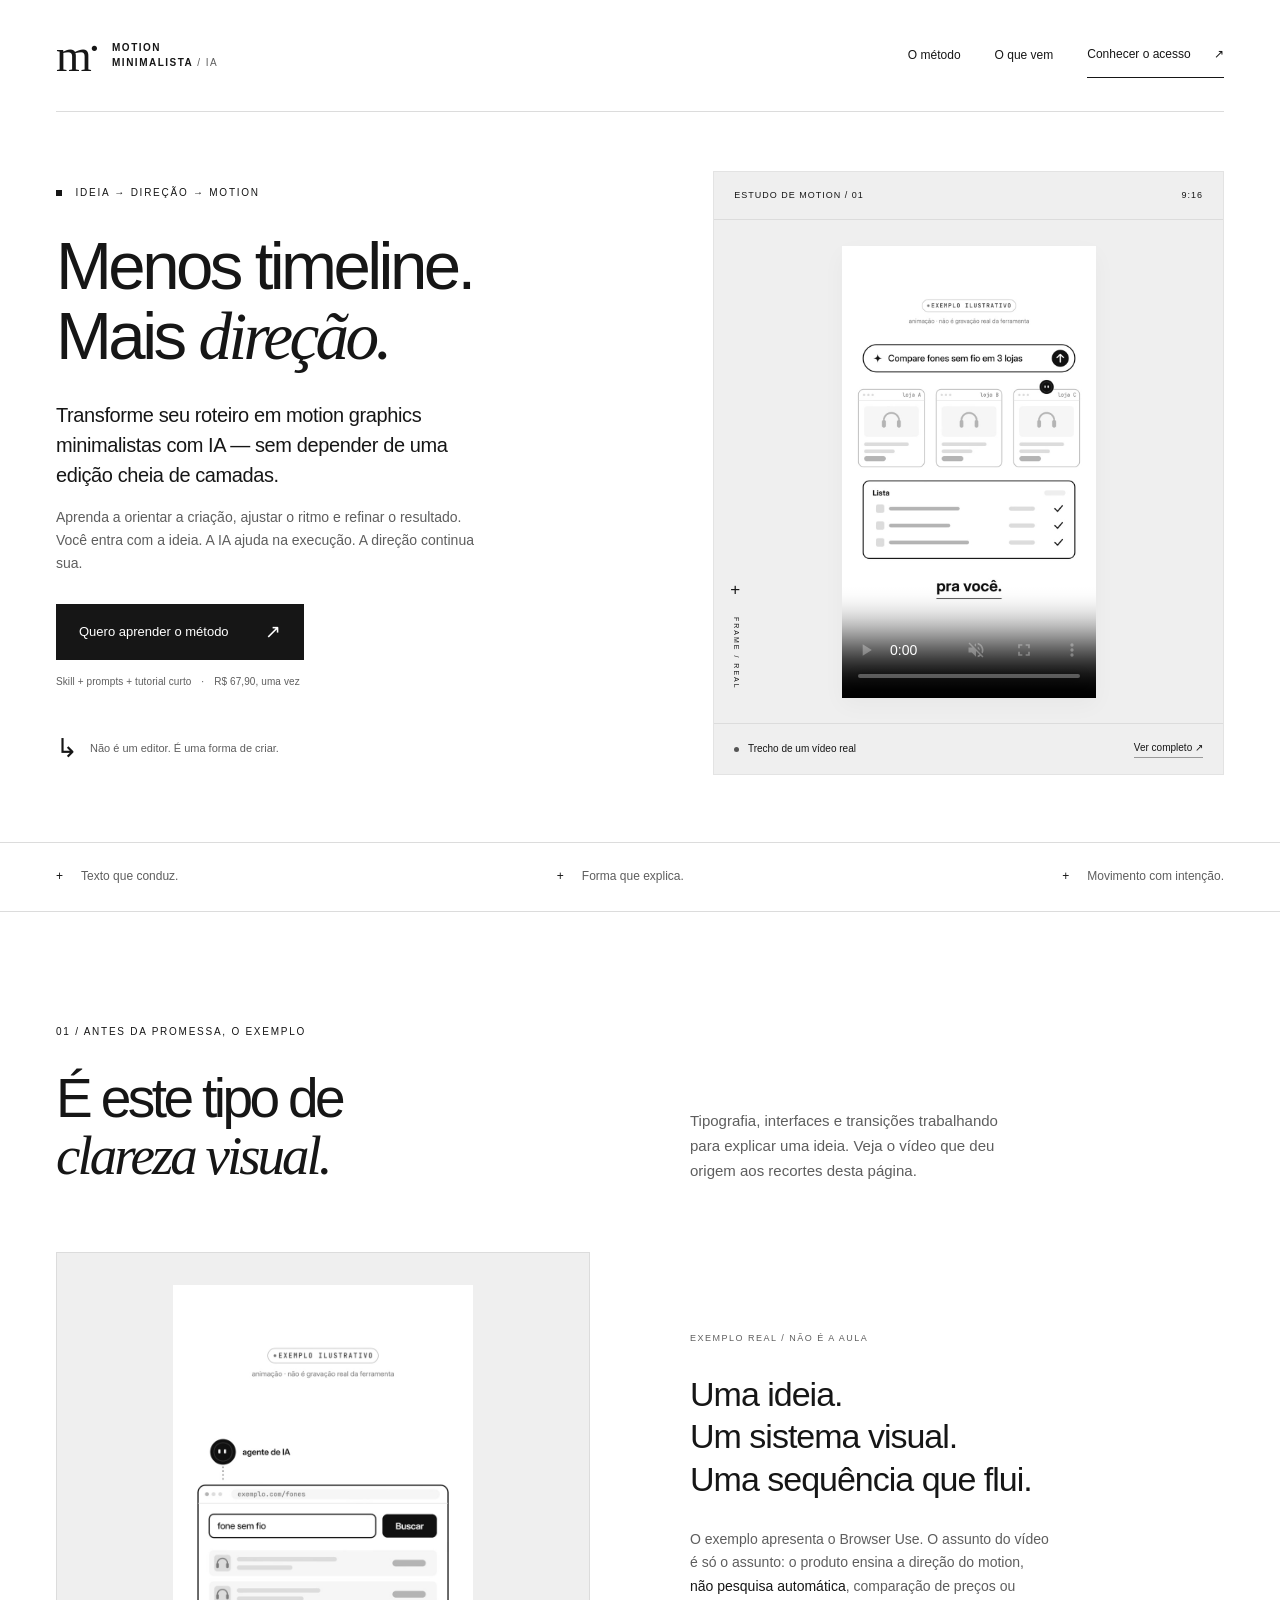
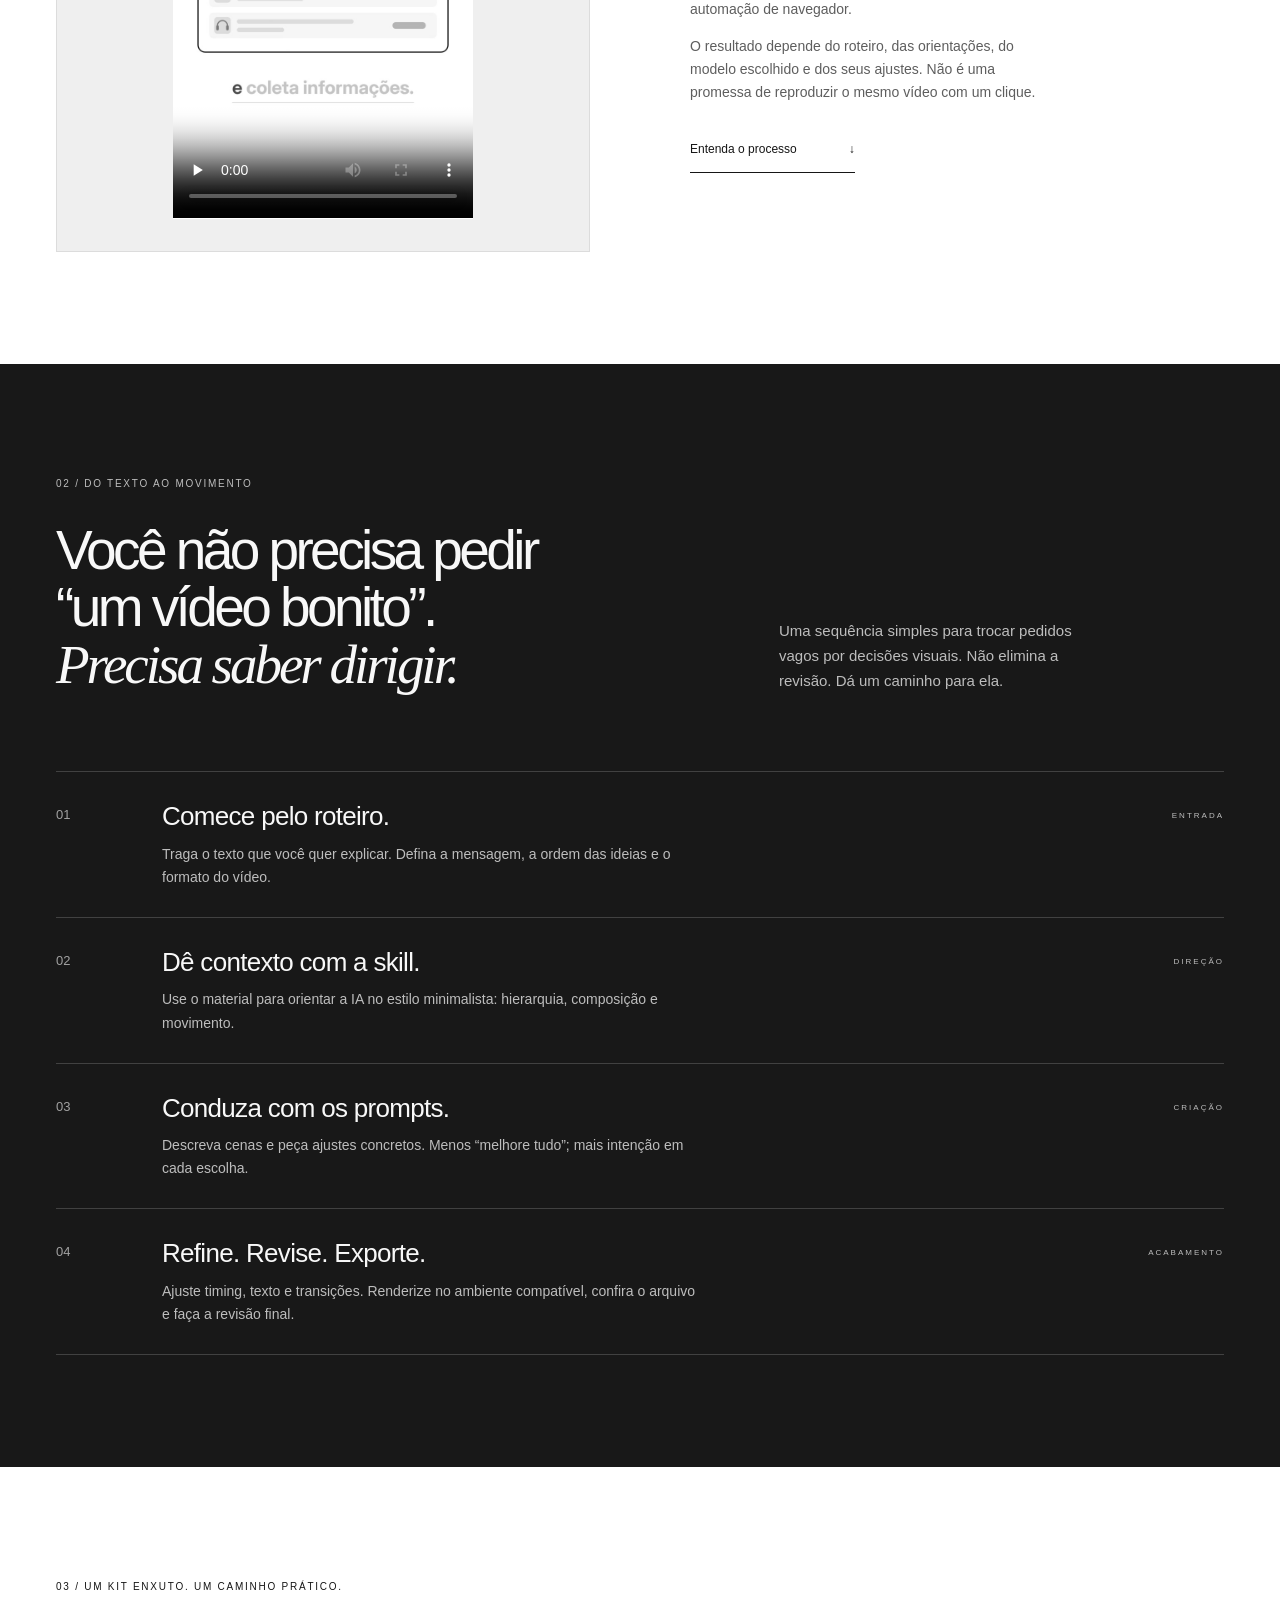
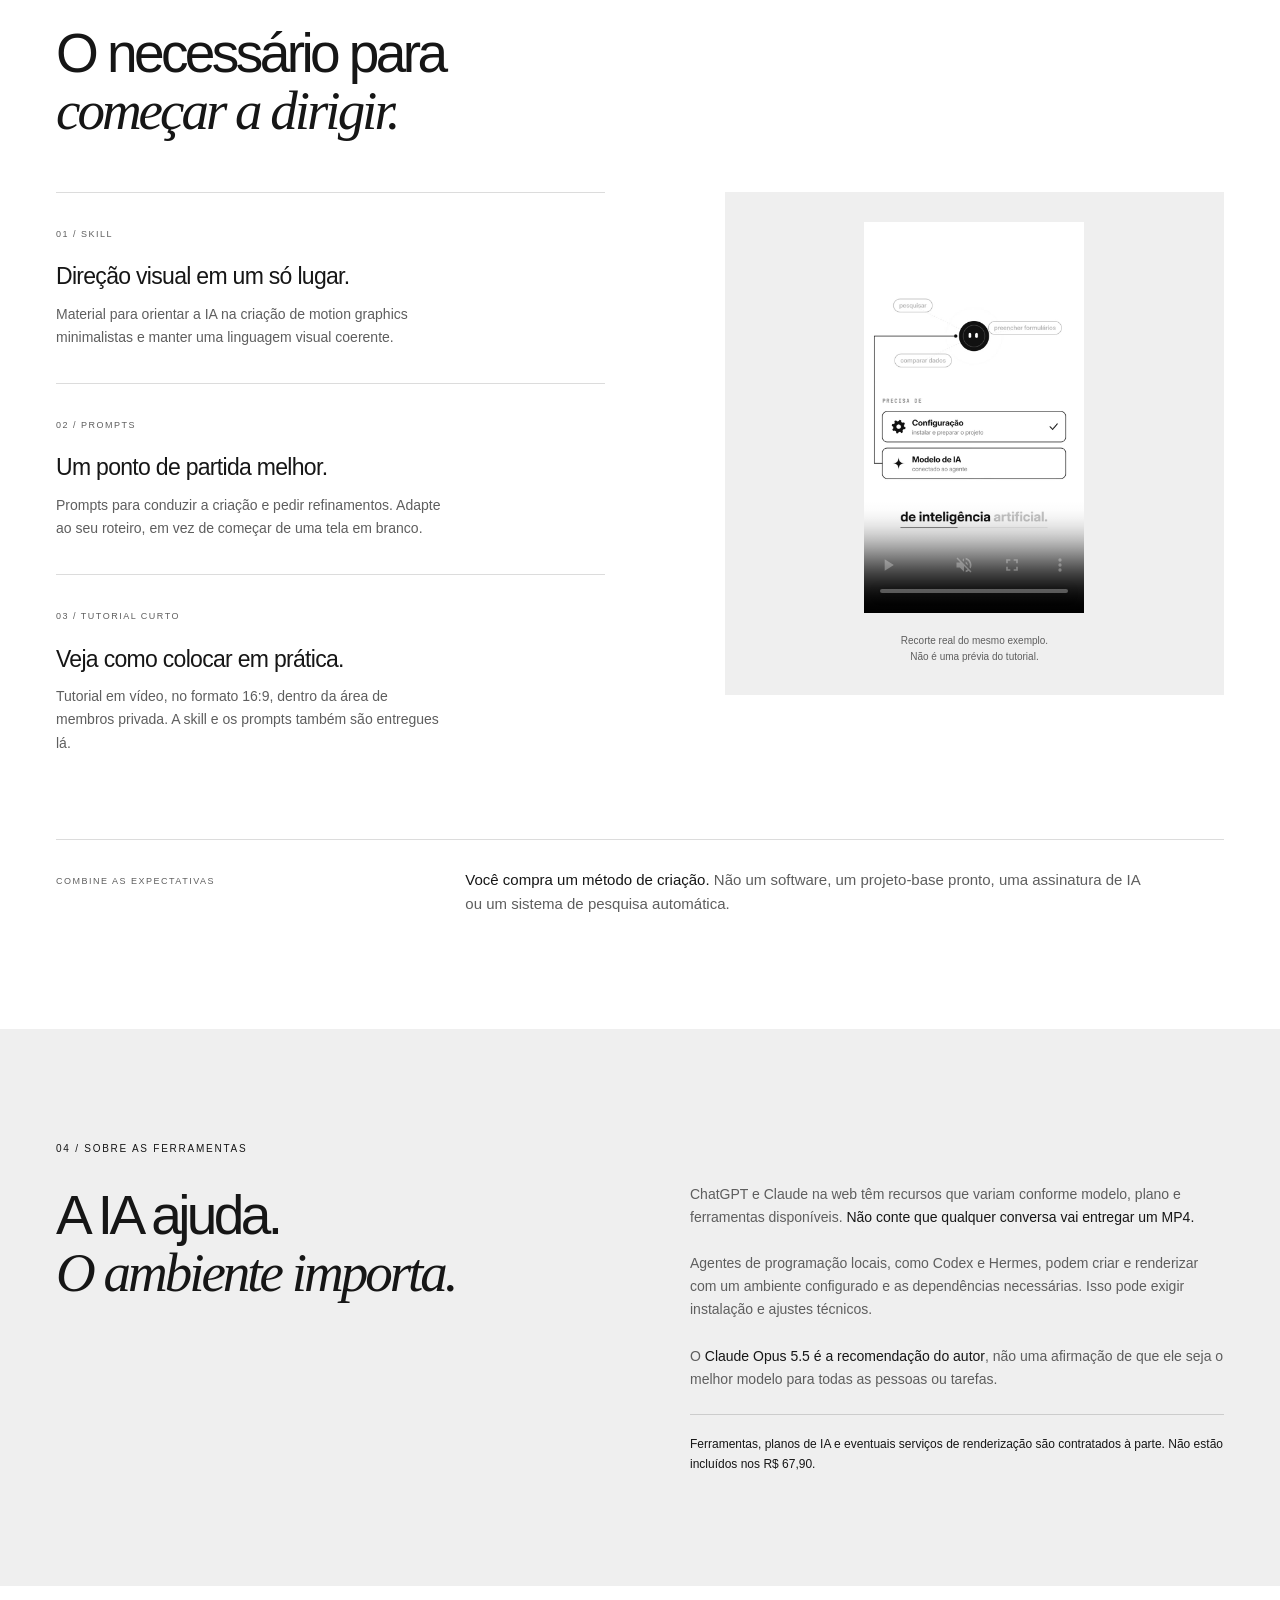
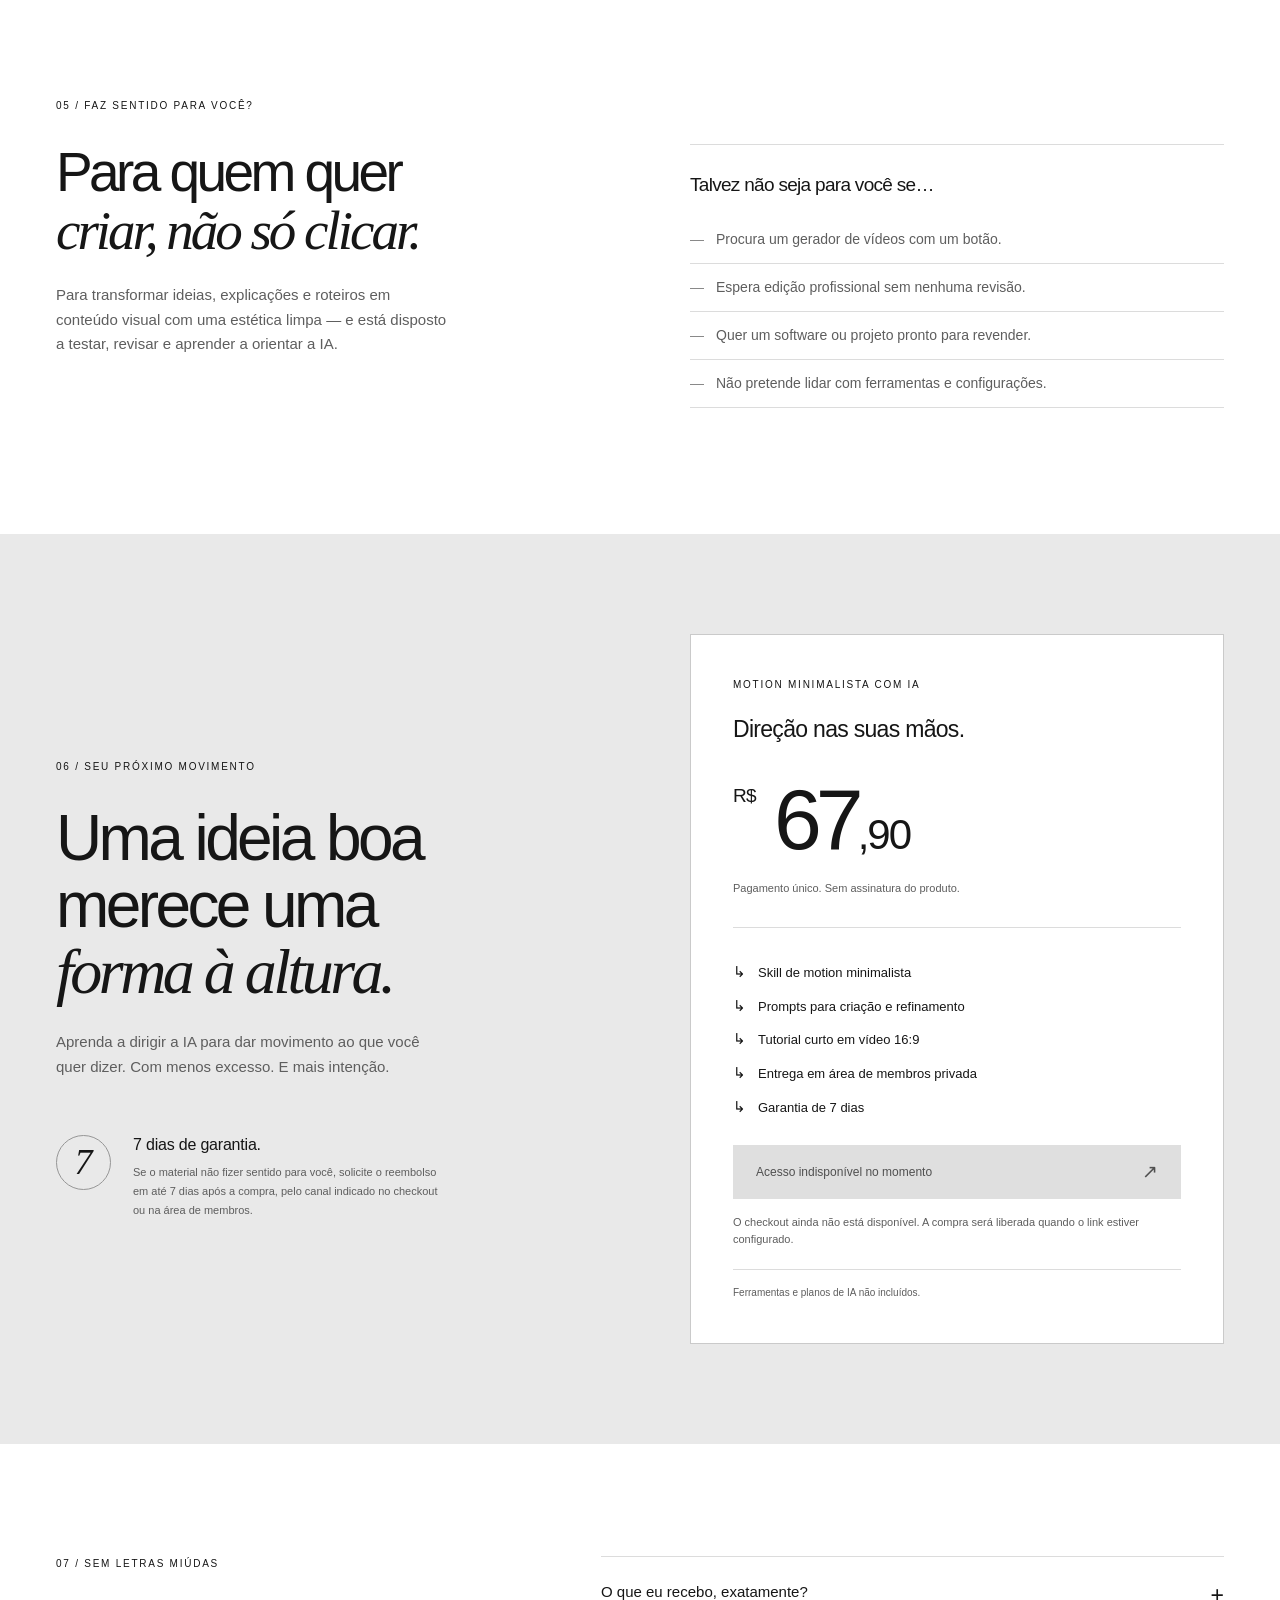
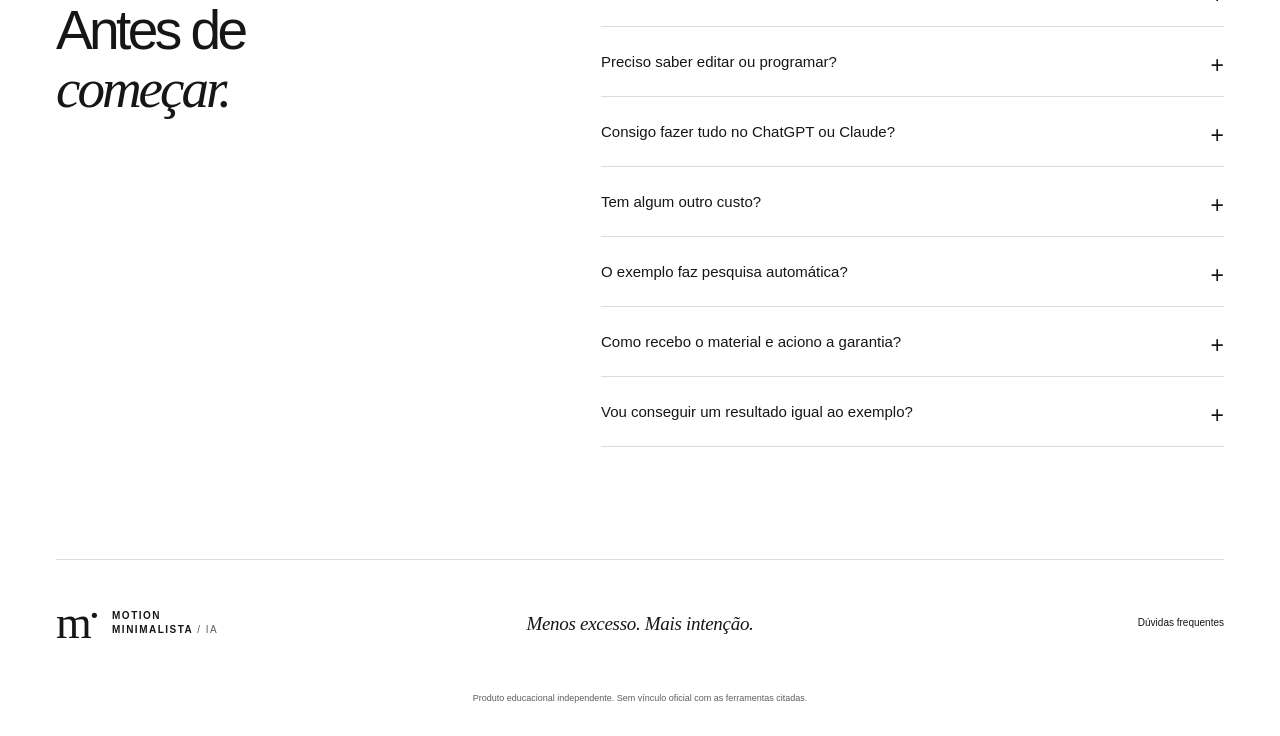
==== site/index.html @ 8a263c4e "feat: minimalist sales page with real motion examples" ====
<!doctype html>
<html lang="pt-BR">
<head>
<meta charset="UTF-8"><meta name="viewport" content="width=device-width,initial-scale=1">
<meta name="theme-color" content="#ffffff">
<link rel="canonical" href="https://motionia.pages.dev/">
<meta property="og:type" content="website">
<meta property="og:title" content="Motion Minimalista com IA">
<meta property="og:description" content="Skill, prompts e aula curta para dirigir a criação de motion minimalista com IA. R$ 67,90, pagamento único.">
<meta property="og:url" content="https://motionia.pages.dev/">
<title>Motion Minimalista com IA — menos timeline, mais direção.</title>
<meta name="description" content="Aprenda a dirigir a IA para criar motion graphics minimalistas. Skill, prompts e tutorial curto por R$ 67,90, pagamento único. Garantia de 7 dias.">
<link rel="icon" href="assets/favicon.svg" type="image/svg+xml">
<link rel="stylesheet" href="styles.css">
<script src="config.js" defer></script><script src="app.js" defer></script>
</head>
<body>
<a class="skip-link" href="#conteudo">Pular para o conteúdo</a>
<header class="header wrap">
<a class="brand" href="#inicio" aria-label="Motion Minimalista com IA — início"><span class="brand-symbol" aria-hidden="true">m<span>·</span></span><span>MOTION<br>MINIMALISTA <span class="brand-light">/ IA</span></span></a>
<nav aria-label="Navegação principal"><a href="#metodo">O método</a><a href="#incluido">O que vem</a><a class="nav-offer" href="#oferta">Conhecer o acesso <span aria-hidden="true">↗</span></a></nav>
</header>
<main id="conteudo">
<section class="hero wrap" id="inicio">
<div class="hero-copy"><p class="eyebrow"><span class="tiny-square"></span> IDEIA → DIREÇÃO → MOTION</p>
<h1>Menos timeline.<br>Mais <span class="serif">direção.</span></h1>
<p class="lead">Transforme seu roteiro em motion graphics minimalistas com IA — sem depender de uma edição cheia de camadas.</p>
<p class="hero-desc">Aprenda a orientar a criação, ajustar o ritmo e refinar o resultado. Você entra com a ideia. A IA ajuda na execução. A direção continua sua.</p>
<a class="button" href="#oferta">Quero aprender o método <span aria-hidden="true">↗</span></a>
<p class="micro">Skill + prompts + tutorial curto <span>·</span> R$ 67,90, uma vez</p>
<div class="hero-footnote"><span aria-hidden="true">↳</span> Não é um editor. É uma forma de criar.</div>
</div>
<div class="hero-stage"><div class="stage-top"><span>ESTUDO DE MOTION / 01</span><span>9:16</span></div><div class="video-mat"><video class="loop-video" muted loop playsinline controls preload="metadata" poster="assets/hero.jpg" aria-label="Trecho real de motion minimalista: comparação visual de produtos"><source src="assets/hero.mp4" type="video/mp4"></video><div class="stage-coordinate" aria-hidden="true">+<br><span>FRAME / REAL</span></div></div><div class="stage-bottom"><span><i></i> Trecho de um vídeo real</span><a href="#demonstracao">Ver completo <span aria-hidden="true">↗</span></a></div></div>
</section>
<div class="principles"><div class="wrap"><span>Texto que conduz.</span><span>Forma que explica.</span><span>Movimento com intenção.</span></div></div>
<section class="section wrap demo" id="demonstracao">
<div class="section-heading"><p class="eyebrow">01 / ANTES DA PROMESSA, O EXEMPLO</p><h2>É este tipo de<br><span class="serif">clareza visual.</span></h2><p>Tipografia, interfaces e transições trabalhando para explicar uma ideia. Veja o vídeo que deu origem aos recortes desta página.</p></div>
<div class="demo-layout"><div class="full-video-frame"><video controls playsinline preload="none" poster="assets/detalhe.jpg" aria-label="Vídeo completo de exemplo de motion graphics sobre Browser Use"><source src="assets/exemplo.mp4" type="video/mp4">Seu navegador não reproduz este vídeo. <a href="assets/exemplo.mp4">Abrir o vídeo MP4</a>.</video></div><div class="demo-note"><span class="line-tag">EXEMPLO REAL / NÃO É A AULA</span><h3>Uma ideia.<br>Um sistema visual.<br>Uma sequência que flui.</h3><p>O exemplo apresenta o Browser Use. O assunto do vídeo é só o assunto: o produto ensina a direção do motion, <strong>não pesquisa automática</strong>, comparação de preços ou automação de navegador.</p><p>O resultado depende do roteiro, das orientações, do modelo escolhido e dos seus ajustes. Não é uma promessa de reproduzir o mesmo vídeo com um clique.</p><a class="text-link" href="#metodo">Entenda o processo <span aria-hidden="true">↓</span></a></div></div>
</section>
<section class="method-section" id="metodo"><div class="wrap section"><div class="section-heading method-heading"><p class="eyebrow">02 / DO TEXTO AO MOVIMENTO</p><h2>Você não precisa pedir<br>“um vídeo bonito”.<br><span class="serif">Precisa saber dirigir.</span></h2><p>Uma sequência simples para trocar pedidos vagos por decisões visuais. Não elimina a revisão. Dá um caminho para ela.</p></div><ol class="steps"><li><span class="step-number">01</span><div><h3>Comece pelo roteiro.</h3><p>Traga o texto que você quer explicar. Defina a mensagem, a ordem das ideias e o formato do vídeo.</p></div><span class="step-label">ENTRADA</span></li><li><span class="step-number">02</span><div><h3>Dê contexto com a skill.</h3><p>Use o material para orientar a IA no estilo minimalista: hierarquia, composição e movimento.</p></div><span class="step-label">DIREÇÃO</span></li><li><span class="step-number">03</span><div><h3>Conduza com os prompts.</h3><p>Descreva cenas e peça ajustes concretos. Menos “melhore tudo”; mais intenção em cada escolha.</p></div><span class="step-label">CRIAÇÃO</span></li><li><span class="step-number">04</span><div><h3>Refine. Revise. Exporte.</h3><p>Ajuste timing, texto e transições. Renderize no ambiente compatível, confira o arquivo e faça a revisão final.</p></div><span class="step-label">ACABAMENTO</span></li></ol></div></section>
<section class="section wrap details" id="incluido"><div class="section-heading"><p class="eyebrow">03 / UM KIT ENXUTO. UM CAMINHO PRÁTICO.</p><h2>O necessário para<br><span class="serif">começar a dirigir.</span></h2></div><div class="included-layout"><div class="included-list"><article><span>01 / SKILL</span><h3>Direção visual em um só lugar.</h3><p>Material para orientar a IA na criação de motion graphics minimalistas e manter uma linguagem visual coerente.</p></article><article><span>02 / PROMPTS</span><h3>Um ponto de partida melhor.</h3><p>Prompts para conduzir a criação e pedir refinamentos. Adapte ao seu roteiro, em vez de começar de uma tela em branco.</p></article><article><span>03 / TUTORIAL CURTO</span><h3>Veja como colocar em prática.</h3><p>Tutorial em vídeo, no formato 16:9, dentro da área de membros privada. A skill e os prompts também são entregues lá.</p></article></div><aside class="detail-aside"><div class="detail-film"><video class="loop-video" muted loop playsinline controls preload="metadata" poster="assets/ritmo.jpg" aria-label="Outro trecho real: organização de elementos e transições"><source src="assets/ritmo.mp4" type="video/mp4"></video></div><p>Recorte real do mesmo exemplo.<br>Não é uma prévia do tutorial.</p></aside></div><div class="not-included"><span class="line-tag">COMBINE AS EXPECTATIVAS</span><p><strong>Você compra um método de criação.</strong> Não um software, um projeto-base pronto, uma assinatura de IA ou um sistema de pesquisa automática.</p></div></section>
<section class="section tools-section"><div class="wrap tools-layout"><div><p class="eyebrow">04 / SOBRE AS FERRAMENTAS</p><h2>A IA ajuda.<br><span class="serif">O ambiente importa.</span></h2></div><div class="tools-copy"><p>ChatGPT e Claude na web têm recursos que variam conforme modelo, plano e ferramentas disponíveis. <strong>Não conte que qualquer conversa vai entregar um MP4.</strong></p><p>Agentes de programação locais, como Codex e Hermes, podem criar e renderizar com um ambiente configurado e as dependências necessárias. Isso pode exigir instalação e ajustes técnicos.</p><p>O <strong>Claude Opus 5.5 é a recomendação do autor</strong>, não uma afirmação de que ele seja o melhor modelo para todas as pessoas ou tarefas.</p><div class="cost-note">Ferramentas, planos de IA e eventuais serviços de renderização são contratados à parte. Não estão incluídos nos R$ 67,90.</div></div></div></section>
<section class="section wrap fit-section"><p class="eyebrow">05 / FAZ SENTIDO PARA VOCÊ?</p><div class="fit-grid"><div><h2>Para quem quer<br><span class="serif">criar, não só clicar.</span></h2><p>Para transformar ideias, explicações e roteiros em conteúdo visual com uma estética limpa — e está disposto a testar, revisar e aprender a orientar a IA.</p></div><div class="fit-no"><h3>Talvez não seja para você se…</h3><ul><li>Procura um gerador de vídeos com um botão.</li><li>Espera edição profissional sem nenhuma revisão.</li><li>Quer um software ou projeto pronto para revender.</li><li>Não pretende lidar com ferramentas e configurações.</li></ul></div></div></section>
<section class="offer-section" id="oferta"><div class="wrap offer-layout"><div class="offer-intro"><p class="eyebrow">06 / SEU PRÓXIMO MOVIMENTO</p><h2>Uma ideia boa<br>merece uma<br><span class="serif">forma à altura.</span></h2><p>Aprenda a dirigir a IA para dar movimento ao que você quer dizer. Com menos excesso. E mais intenção.</p><div class="guarantee"><span class="guarantee-mark" aria-hidden="true">7</span><div><h3>7 dias de garantia.</h3><p>Se o material não fizer sentido para você, solicite o reembolso em até 7 dias após a compra, pelo canal indicado no checkout ou na área de membros.</p></div></div></div><div class="offer-card"><p class="eyebrow">MOTION MINIMALISTA COM IA</p><h3>Direção nas suas mãos.</h3><div class="price"><span>R$</span> 67<span>,90</span></div><p class="payment-note">Pagamento único. Sem assinatura do produto.</p><ul class="offer-items"><li>Skill de motion minimalista</li><li>Prompts para criação e refinamento</li><li>Tutorial curto em vídeo 16:9</li><li>Entrega em área de membros privada</li><li>Garantia de 7 dias</li></ul><button class="button purchase-button" type="button" disabled aria-describedby="checkout-status">Acesso indisponível no momento <span aria-hidden="true">↗</span></button><p class="checkout-status" id="checkout-status" role="status">O checkout ainda não está disponível. A compra será liberada quando o link estiver configurado.</p><p class="offer-small">Ferramentas e planos de IA não incluídos.</p></div></div></section>
<section class="section wrap faq-section" id="duvidas"><div><p class="eyebrow">07 / SEM LETRAS MIÚDAS</p><h2>Antes de<br><span class="serif">começar.</span></h2></div><div class="faq-list"><details><summary>O que eu recebo, exatamente?</summary><p>Uma skill para orientar a IA, prompts e um tutorial curto em vídeo 16:9. O conteúdo é entregue em uma área de membros privada, não nesta página. Não é um curso extenso, software ou projeto-base.</p></details><details><summary>Preciso saber editar ou programar?</summary><p>A proposta é reduzir a dependência da edição manual e ensinar a direção da IA. Ainda assim, você precisa revisar o resultado. Se escolher agentes locais, pode precisar instalar dependências, configurar o ambiente e lidar com ajustes técnicos. Não é um fluxo de um clique.</p></details><details><summary>Consigo fazer tudo no ChatGPT ou Claude?</summary><p>Depende dos recursos disponíveis no seu modelo, plano e ambiente. A versão web pode ajudar a desenvolver ideias e código, mas não há garantia de renderizar e entregar MP4 em qualquer conversa. Agentes locais como Codex e Hermes podem renderizar quando o ambiente está configurado.</p></details><details><summary>Tem algum outro custo?</summary><p>Sim, pode haver. O valor de R$ 67,90 é apenas pelo material. Assinaturas de IA, créditos e eventuais ferramentas ou serviços necessários são contratados e pagos separadamente.</p></details><details><summary>O exemplo faz pesquisa automática?</summary><p>O vídeo de exemplo fala sobre Browser Use. Esse é o tema da peça, não uma funcionalidade do produto. Aqui você aprende a dirigir a criação de motion graphics, não a automatizar pesquisas ou comparar preços.</p></details><details><summary>Como recebo o material e aciono a garantia?</summary><p>Após a confirmação da compra, siga as instruções de acesso à área de membros apresentadas no checkout. A skill, os prompts e o tutorial ficam no ambiente privado. Para solicitar reembolso em até 7 dias após a compra, use o canal indicado no checkout ou na área de membros.</p></details><details><summary>Vou conseguir um resultado igual ao exemplo?</summary><p>O exemplo mostra um resultado real, não uma garantia individual. Roteiro, modelo, recursos disponíveis, direção e refinamento influenciam o resultado. Não prometemos uma reprodução idêntica nem um prazo fixo de produção.</p></details></div></section>
</main>
<footer class="footer wrap"><a class="brand" href="#inicio"><span class="brand-symbol" aria-hidden="true">m<span>·</span></span><span>MOTION<br>MINIMALISTA <span class="brand-light">/ IA</span></span></a><p>Menos excesso. Mais intenção.</p><div class="footer-links"><a href="#duvidas">Dúvidas frequentes</a><a id="support-link" hidden>Falar com o suporte</a></div><p class="footer-disclosure">Produto educacional independente. Sem vínculo oficial com as ferramentas citadas.</p></footer>
</body>
</html>
---- site/styles.css ----
@charset "UTF-8";
:root{--paper:#ffffff;--ink:#161616;--muted:#5e5e5e;--line:#dcdcdc;--surface:#efefef;--serif:Georgia,'Times New Roman',serif;--sans:'Helvetica Neue',Arial,sans-serif}*{box-sizing:border-box}html{scroll-behavior:smooth;scroll-padding-top:30px}body{margin:0;background:var(--paper);color:var(--ink);font-family:var(--sans);font-size:16px;line-height:1.65;-webkit-font-smoothing:antialiased}::selection{background:#171717;color:#fff}a{color:inherit;text-decoration:none}button{font:inherit}a,button,summary{-webkit-tap-highlight-color:transparent}a:focus-visible,button:focus-visible,summary:focus-visible,video:focus-visible{outline:2px solid currentColor;outline-offset:6px}.wrap{max-width:1248px;margin:auto;width:calc(100% - 112px)}.header{height:112px;display:flex;align-items:center;justify-content:space-between;border-bottom:1px solid var(--line)}.brand{display:inline-flex;align-items:center;gap:12px;font-size:10px;font-weight:700;letter-spacing:1.5px;line-height:1.45}.brand-symbol{font-family:Georgia,serif;font-size:46px;letter-spacing:-7px;line-height:1;font-weight:400;display:block;margin-right:7px}.brand-symbol span{font-size:45px;display:inline-block;transform:translateY(-8px);margin-left:4px}.brand-light{font-weight:400;color:var(--muted)}nav{display:flex;gap:34px;align-items:center;font-size:12px}nav a{padding:12px 0}nav a:hover,.footer a:hover,.text-link:hover{text-decoration:underline;text-underline-offset:5px}.nav-offer{border-bottom:1px solid var(--ink)}.nav-offer span{margin-left:20px}.hero{display:grid;grid-template-columns:1.15fr 1fr;gap:70px;align-items:center;padding-top:56px;padding-bottom:64px;min-height:730px}.eyebrow{font-family:var(--sans);font-size:10px;letter-spacing:1.75px;font-weight:500;line-height:1.6;margin:0 0 30px}.tiny-square{display:inline-block;width:6px;height:6px;background:var(--ink);margin-right:9px;vertical-align:middle}h1,h2,h3,p{margin-top:0}h1,h2{font-weight:400;letter-spacing:-3.6px;line-height:1.04}h1{font-size:clamp(52px,5.25vw,76px);margin-bottom:28px;white-space:nowrap}.serif{font-family:var(--serif);font-style:italic;font-weight:400;letter-spacing:-.055em}h2{font-size:clamp(40px,4.3vw,58px);margin-bottom:24px}h3{font-size:23px;letter-spacing:-.7px;font-weight:400;line-height:1.25}.lead{max-width:440px;font-size:20px;line-height:1.5;letter-spacing:-.4px;margin-bottom:16px}.hero-desc{font-size:14px;max-width:420px;color:var(--muted);margin-bottom:29px}.button{display:inline-flex;align-items:center;justify-content:space-between;gap:36px;min-height:54px;padding:16px 22px;background:var(--ink);color:white;font-size:13px;border:1px solid var(--ink);transition:background .2s,transform .2s;cursor:pointer}.button:hover{background:#383838;transform:translateY(-2px)}.button span{font-size:19px;line-height:1}.micro{font-size:10px;color:var(--muted);margin:14px 0 0;letter-spacing:.1px}.micro span{margin:0 7px}.hero-footnote{display:flex;align-items:center;gap:12px;font-size:11px;color:var(--muted);margin-top:45px}.hero-footnote>span{font-size:26px;line-height:1;color:var(--ink)}.hero-stage{background:var(--surface);border:1px solid #e3e3e3;position:relative}.stage-top,.stage-bottom{display:flex;justify-content:space-between;align-items:center;padding:16px 20px;font-size:9px;letter-spacing:1px}.stage-top{border-bottom:1px solid var(--line)}.stage-bottom{border-top:1px solid var(--line);letter-spacing:0;font-size:10px}.stage-bottom i{display:inline-block;width:5px;height:5px;border-radius:50%;background:#555;margin-right:6px}.stage-bottom a{border-bottom:1px solid #999}.video-mat{display:flex;justify-content:center;position:relative;padding:26px 0}.video-mat video{width:254px;aspect-ratio:9/16;display:block;background:#fff;box-shadow:0 8px 22px #00000009}.stage-coordinate{position:absolute;left:16px;bottom:24px;line-height:1.7;font-size:17px}.stage-coordinate span{writing-mode:vertical-rl;font-size:7px;letter-spacing:2px;margin-top:12px}.principles{border-top:1px solid var(--line);border-bottom:1px solid var(--line)}.principles>div{display:flex;justify-content:space-between;padding:24px 0;font-size:12px;color:var(--muted)}.principles span:before{content:'+';margin-right:18px;color:var(--ink)}.section{padding-top:112px;padding-bottom:112px}.section-heading{max-width:640px}.section-heading>p:last-child{font-size:15px;color:var(--muted);max-width:440px;margin-bottom:0}.demo .section-heading{position:relative;max-width:none;display:grid;grid-template-columns:1fr 1fr;column-gap:100px}.demo .eyebrow{grid-column:1/-1}.demo .section-heading>p:last-child{align-self:end;margin-bottom:25px;max-width:340px}.demo-layout{display:grid;grid-template-columns:1fr 1fr;gap:100px;margin-top:44px;align-items:center}.full-video-frame{background:#efefef;border:1px solid var(--line);padding:32px;display:flex;justify-content:center}.full-video-frame video{width:100%;max-width:300px;aspect-ratio:9/16;display:block;background:#fff}.line-tag{font-size:9px;letter-spacing:1.5px;display:block;margin-bottom:27px;color:var(--muted)}.demo-note h3{font-size:34px;line-height:1.25;letter-spacing:-1px;margin-bottom:28px}.demo-note p{color:var(--muted);font-size:14px;max-width:360px}.demo-note strong{color:var(--ink);font-weight:500}.text-link{display:inline-flex;gap:52px;font-size:12px;border-bottom:1px solid var(--ink);padding:12px 0;margin-top:10px}.method-section{background:#181818;color:#f8f8f8}.method-heading{max-width:none;display:grid;grid-template-columns:1.4fr 1fr;gap:0 100px}.method-heading .eyebrow{grid-column:1/-1;color:#bdbdbd}.method-heading>p:last-child{align-self:end;color:#bdbdbd;margin-bottom:24px;max-width:325px}.steps{list-style:none;padding:0;margin:54px 0 0}.steps li{display:grid;grid-template-columns:90px 1fr 120px;gap:16px;align-items:start;border-top:1px solid #414141;padding:28px 0}.steps li:last-child{border-bottom:1px solid #414141}.step-number{font-size:13px;color:#a2a2a2;padding-top:4px}.steps h3{margin-bottom:10px;font-size:26px}.steps p{max-width:540px;font-size:14px;color:#bdbdbd;margin-bottom:0}.step-label{font-size:8px;letter-spacing:2px;justify-self:end;margin-top:9px;color:#bdbdbd}.included-layout{display:grid;grid-template-columns:1.1fr 1fr;gap:120px;margin-top:52px}.included-list article{border-top:1px solid var(--line);padding:26px 0 20px}.included-list article>span{font-size:9px;letter-spacing:1.5px;color:var(--muted)}.included-list h3{margin:17px 0 12px}.included-list p{font-size:14px;color:var(--muted);max-width:390px}.detail-aside{background:var(--surface);padding:30px;align-self:start;display:flex;flex-direction:column;align-items:center}.detail-film{width:220px}.detail-film video{width:100%;display:block;aspect-ratio:9/16}.detail-aside p{font-size:10px;line-height:1.6;color:var(--muted);text-align:center;margin:20px 0 0}.not-included{margin-top:50px;display:grid;grid-template-columns:1fr 2fr;border-top:1px solid var(--line);padding-top:28px;gap:30px}.not-included p{margin:0;max-width:680px;font-size:15px;color:var(--muted)}.not-included strong{color:var(--ink);font-weight:500}.not-included .line-tag{padding-top:6px;margin-bottom:0}.tools-section{background:var(--surface)}.tools-layout{display:grid;grid-template-columns:1fr 1fr;gap:100px}.tools-copy{padding-top:42px}.tools-copy p{font-size:14px;color:var(--muted);margin-bottom:23px}.tools-copy strong{font-weight:500;color:var(--ink)}.cost-note{border-top:1px solid #ccc;padding-top:20px;font-size:12px}.fit-grid{display:grid;grid-template-columns:1fr 1fr;gap:100px}.fit-grid p{font-size:15px;color:var(--muted);max-width:400px}.fit-no{border-top:1px solid var(--line);padding-top:28px}.fit-no h3{font-size:19px}.fit-no ul{list-style:none;padding:0;font-size:14px;color:var(--muted)}.fit-no li{padding:12px 0;border-bottom:1px solid var(--line)}.fit-no li:before{content:'—';margin-right:12px;color:#888}.offer-section{background:#e9e9e9;padding:100px 0}.offer-layout{display:grid;grid-template-columns:1fr 1fr;gap:100px;align-items:center}.offer-intro h2{font-size:64px}.offer-intro>p:not(.eyebrow){max-width:370px;font-size:15px;color:var(--muted)}.guarantee{margin-top:56px;display:flex;gap:22px;align-items:flex-start;max-width:390px}.guarantee-mark{font-family:Georgia,serif;font-size:36px;border:1px solid #969696;border-radius:50%;width:55px;min-width:55px;height:55px;text-align:center;line-height:53px;font-style:italic}.guarantee h3{font-size:16px;letter-spacing:-.2px;margin-bottom:8px}.guarantee p{font-size:11px;line-height:1.7;color:var(--muted);margin:0}.offer-card{border:1px solid #cacaca;background:var(--paper);padding:42px}.offer-card .eyebrow{margin-bottom:22px}.offer-card h3{font-size:23px;margin-bottom:28px}.price{font-size:86px;letter-spacing:-6px;line-height:1.1;white-space:nowrap}.price span:first-child{font-size:19px;letter-spacing:-.6px;vertical-align:top;display:inline-block;padding-top:14px}.price span:last-child{font-size:42px;letter-spacing:-2px}.payment-note{font-size:11px;color:var(--muted);margin:12px 0 30px}.offer-items{border-top:1px solid var(--line);list-style:none;padding:23px 0 0;margin:0 0 25px;font-size:13px}.offer-items li{margin:9px 0}.offer-items li:before{content:'↳';margin-right:12px;font-size:15px}.purchase-button{width:100%;font-size:12px;gap:10px;line-height:1.5}.purchase-button:disabled{background:#dfdfdf;border-color:#dfdfdf;color:#505050;cursor:not-allowed;transform:none}.checkout-status{font-size:11px;color:var(--muted);line-height:1.6;margin:15px 0 0}.offer-small{font-size:10px;color:var(--muted);border-top:1px solid var(--line);padding-top:15px;margin:20px 0 0}.faq-section{display:grid;grid-template-columns:1fr 1.4fr;gap:100px}.faq-list{border-top:1px solid var(--line)}details{border-bottom:1px solid var(--line)}summary{padding:24px 28px 24px 0;cursor:pointer;font-size:15px;line-height:1.4;list-style:none;position:relative}summary::-webkit-details-marker{display:none}summary:after{content:'+';position:absolute;right:0;top:22px;font-size:23px;font-weight:300}details[open] summary:after{content:'−'}details>p{font-size:13px;line-height:1.8;color:var(--muted);padding-right:30px;margin-bottom:24px}.footer{border-top:1px solid var(--line);padding-top:40px;padding-bottom:30px;display:grid;grid-template-columns:1fr 1fr 1fr;gap:30px;align-items:center}.footer>p:not(.footer-disclosure){font-family:var(--serif);font-style:italic;font-size:19px;text-align:center;margin:0;letter-spacing:-.3px}.footer-links{display:flex;justify-content:flex-end;flex-wrap:wrap;gap:18px;font-size:10px}.footer-disclosure{grid-column:1/-1;text-align:center;font-size:9px;color:var(--muted);margin:15px 0 0}.skip-link{position:fixed;left:12px;top:-100px;z-index:100;background:#111;color:#fff;padding:12px 20px}.skip-link:focus{top:12px}[hidden]{display:none!important}@media(min-width:1500px){.hero{gap:110px}.hero-stage{max-width:470px}}@media(max-width:1050px){.wrap{width:calc(100% - 64px)}.hero{gap:32px}h1{font-size:54px;letter-spacing:-3px}.lead{font-size:18px}.video-mat video{width:230px}.demo-layout,.tools-layout,.fit-grid,.offer-layout,.faq-section{gap:54px}.included-layout{gap:60px}.offer-card{padding:30px}.offer-intro h2{font-size:54px}.demo .section-heading,.method-heading{gap:0 54px}}@media(max-width:760px){.wrap{width:calc(100% - 40px)}.header{height:88px}nav{gap:18px}nav>a:not(.nav-offer){display:none}.brand{font-size:8px;letter-spacing:1.2px}.brand-symbol{font-size:40px}.brand-symbol span{font-size:38px}nav{font-size:10px}.nav-offer span{margin-left:12px}.hero{grid-template-columns:1fr;padding-top:43px;padding-bottom:40px;gap:36px}.hero .eyebrow{font-size:9px;margin-bottom:25px}h1{font-size:clamp(43px,9vw,66px);letter-spacing:-2.5px;margin-bottom:24px}.lead{max-width:470px;font-size:19px}.hero-desc{font-size:14px;max-width:470px}.hero-footnote{margin-top:28px}.hero-stage{max-width:none}.video-mat{padding:24px 0}.video-mat video{width:230px}.stage-coordinate{left:16px}.stage-top,.stage-bottom{padding:13px 16px}.principles>div{gap:10px;padding:20px 0;flex-wrap:wrap;font-size:10px;line-height:1.8}.principles span:before{margin-right:6px}.section{padding-top:70px;padding-bottom:70px}h2{font-size:44px;letter-spacing:-2.3px}.eyebrow{font-size:9px;letter-spacing:1.4px;margin-bottom:24px}.demo .section-heading,.method-heading{display:block}.demo .section-heading>p:last-child{margin-bottom:0;max-width:470px}.demo-layout{grid-template-columns:1fr;gap:34px;margin-top:30px}.full-video-frame{padding:26px}.full-video-frame video{max-width:260px}.demo-note h3{font-size:30px}.demo-note p{max-width:100%}.method-heading>p:last-child{max-width:440px}.steps{margin-top:35px}.steps li{grid-template-columns:34px 1fr;gap:10px;padding:26px 0}.step-label{display:none}.steps h3{font-size:23px}.steps p{font-size:13px}.included-layout{grid-template-columns:1fr;gap:24px;margin-top:30px}.included-list p{max-width:100%}.detail-aside{padding:24px}.detail-film{width:220px}.not-included{grid-template-columns:1fr;gap:14px;margin-top:32px}.not-included p{font-size:14px}.tools-layout,.fit-grid,.offer-layout,.faq-section{grid-template-columns:1fr;gap:25px}.tools-copy{padding-top:0}.fit-no{margin-top:12px}.offer-section{padding:65px 0}.offer-intro h2{font-size:54px}.offer-intro>p:not(.eyebrow){max-width:450px}.guarantee{margin-top:30px;max-width:470px}.offer-card{padding:30px 25px;margin-top:20px}.price{font-size:88px}.offer-card .eyebrow{font-size:9px}.faq-section{gap:20px}.footer{grid-template-columns:1fr 1fr;padding-top:30px;gap:25px}.footer>p:not(.footer-disclosure){display:none}.footer-links{gap:12px;font-size:10px}.footer-disclosure{margin-top:3px;line-height:1.7}.button{min-height:54px}.micro{font-size:10px}}@media(prefers-reduced-motion:reduce){html{scroll-behavior:auto}*,*:before,*:after{animation:none!important;transition:none!important}.button:hover{transform:none}}
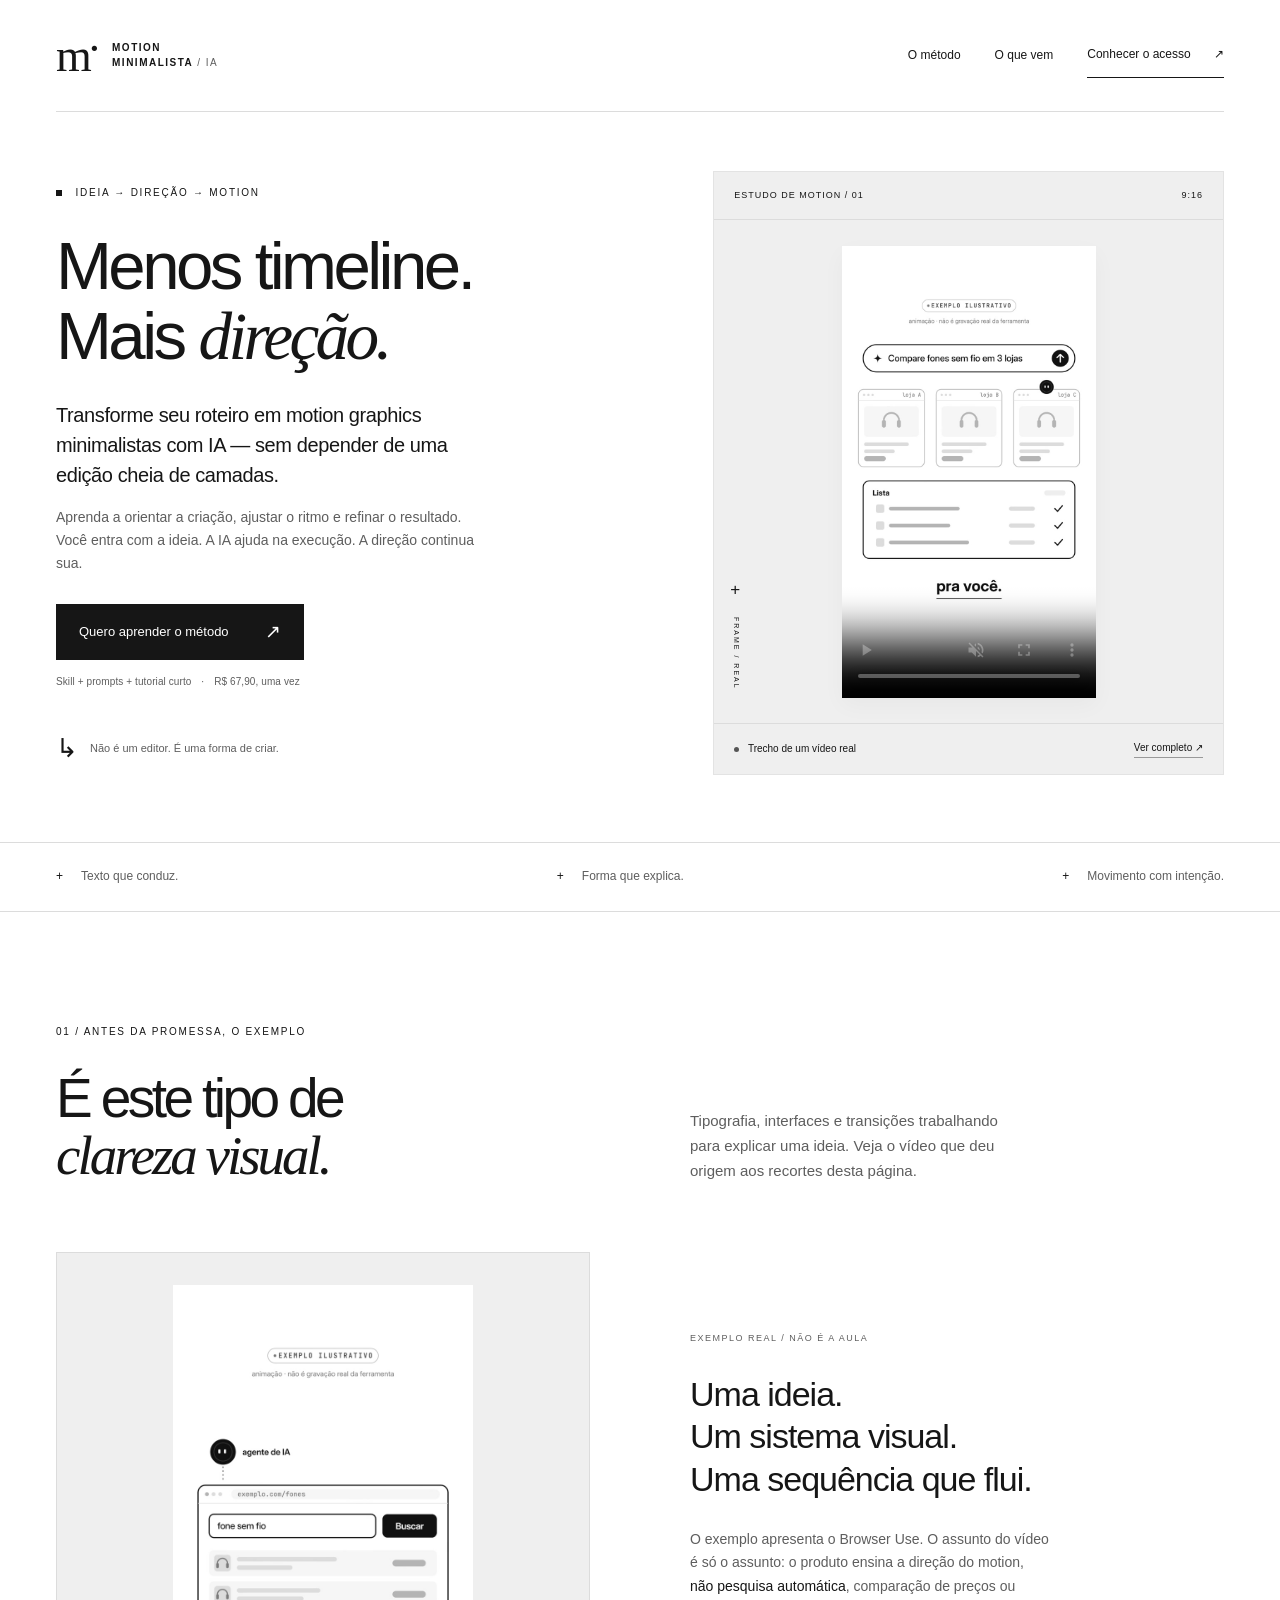
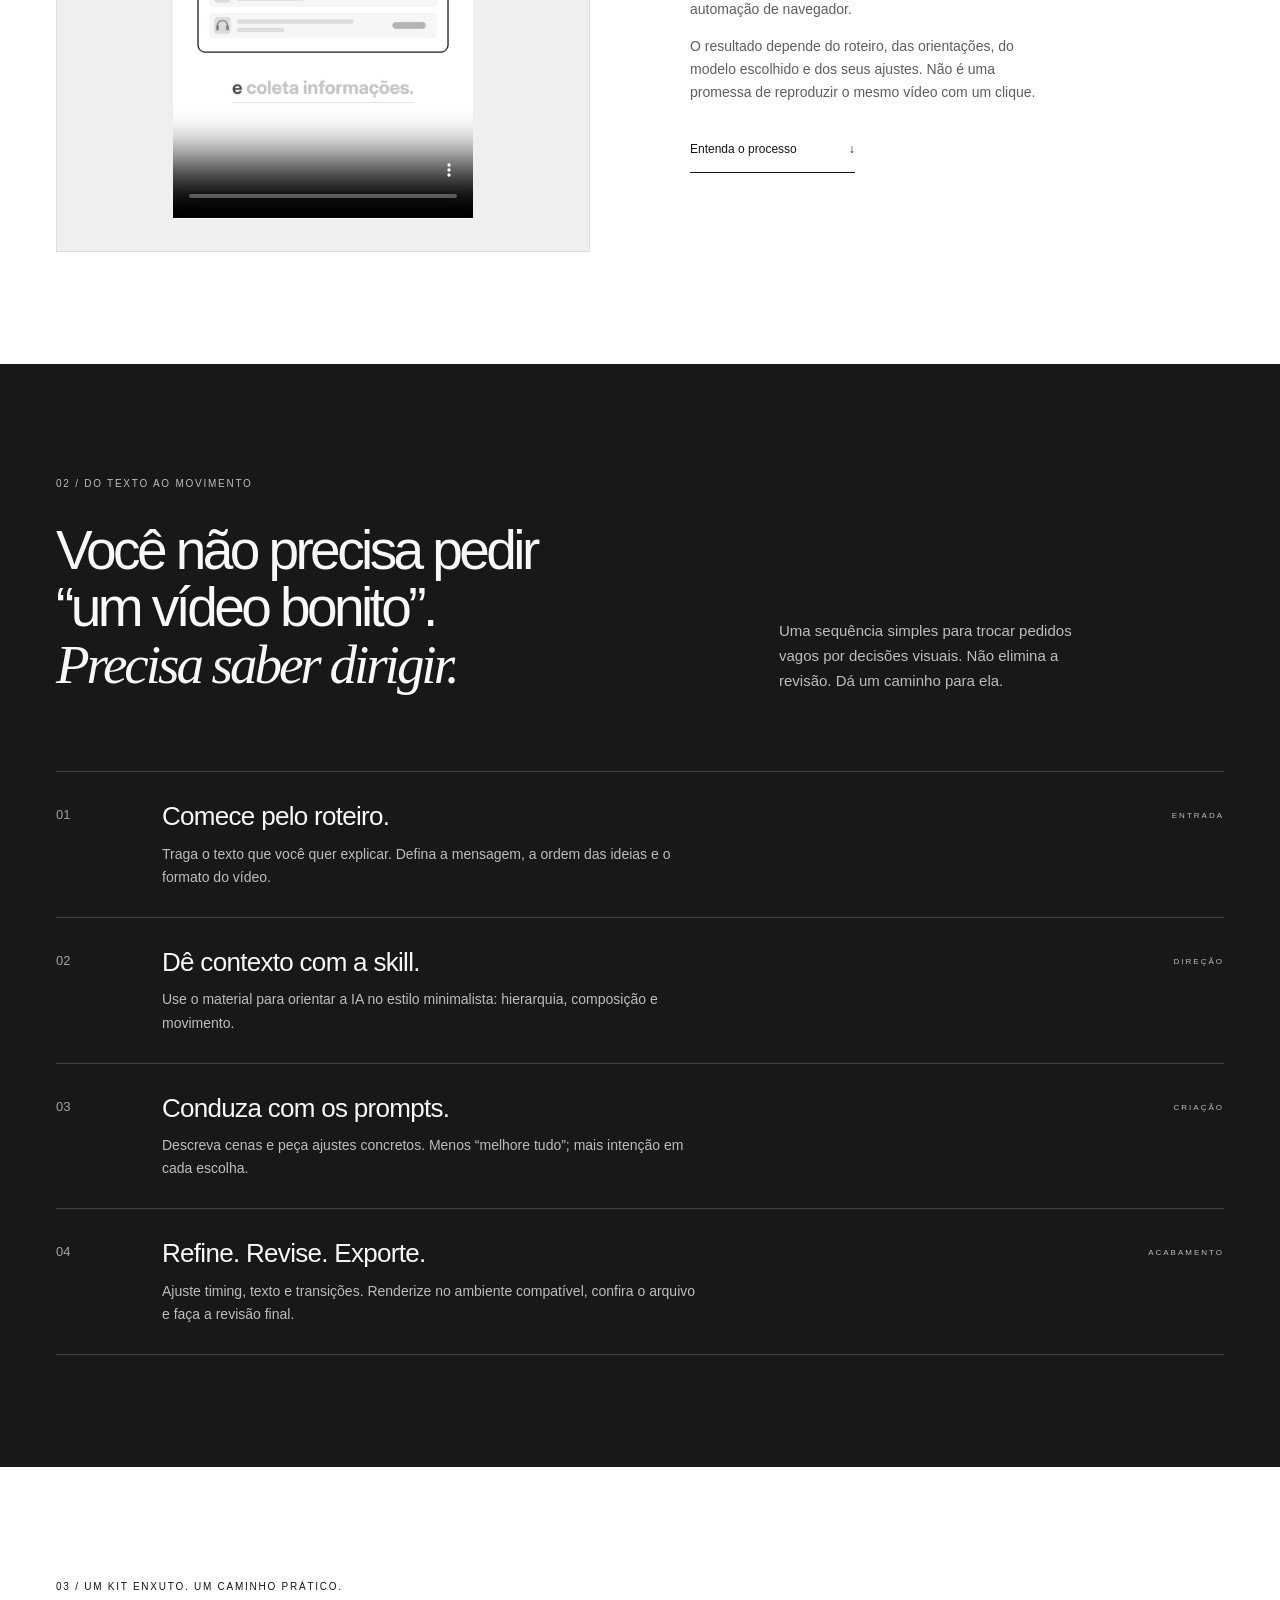
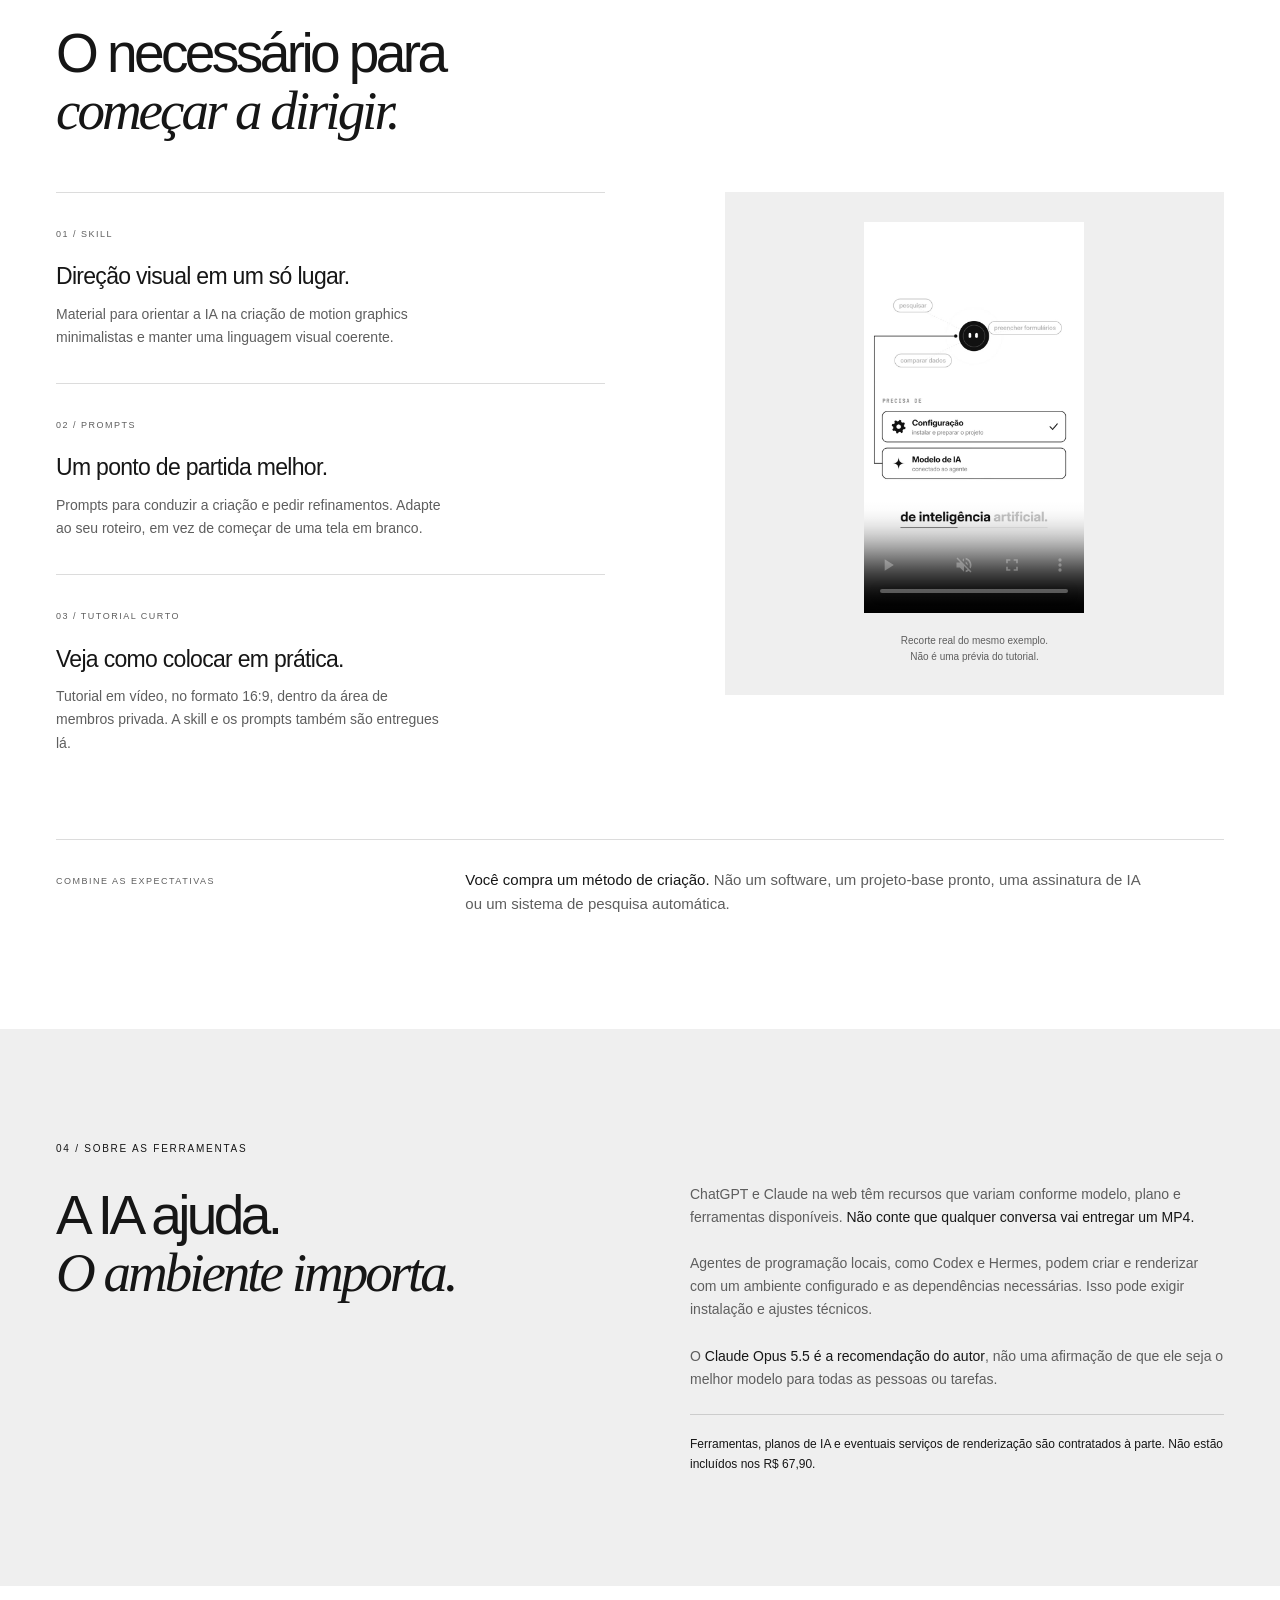
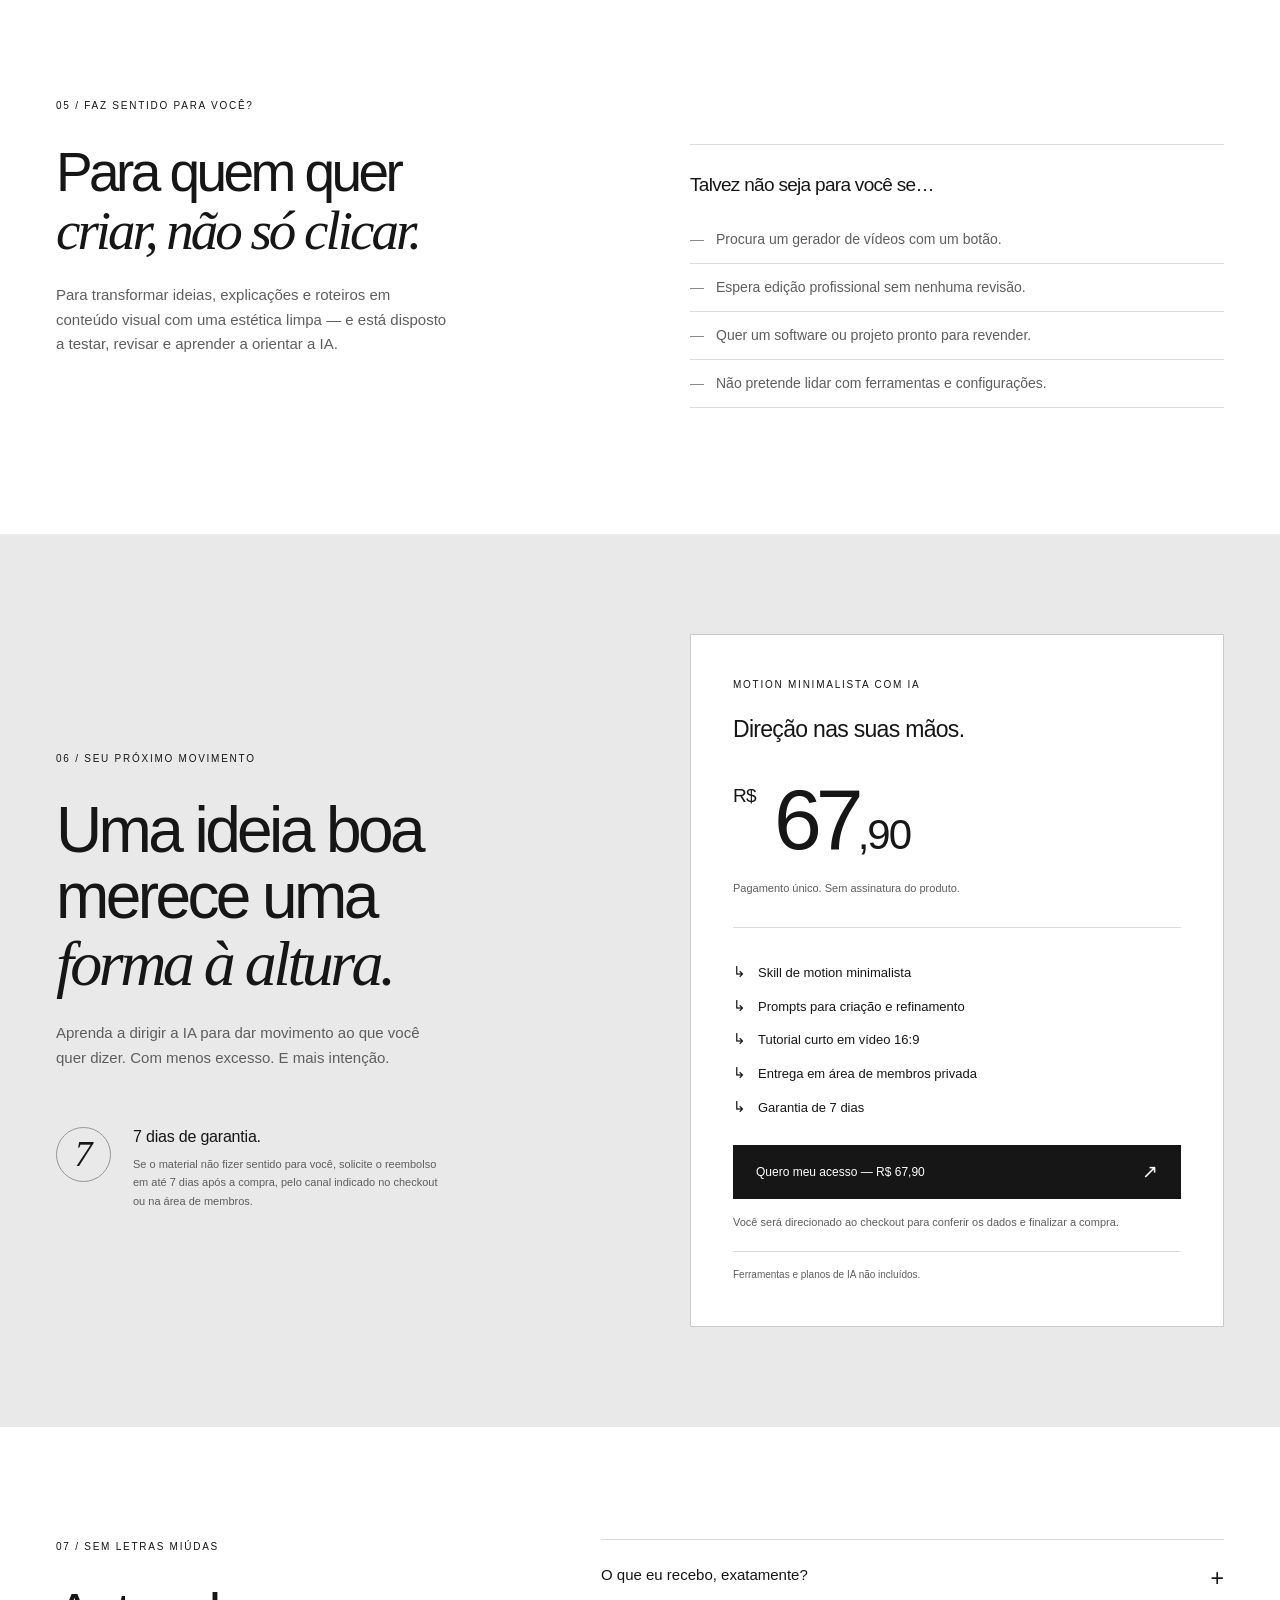
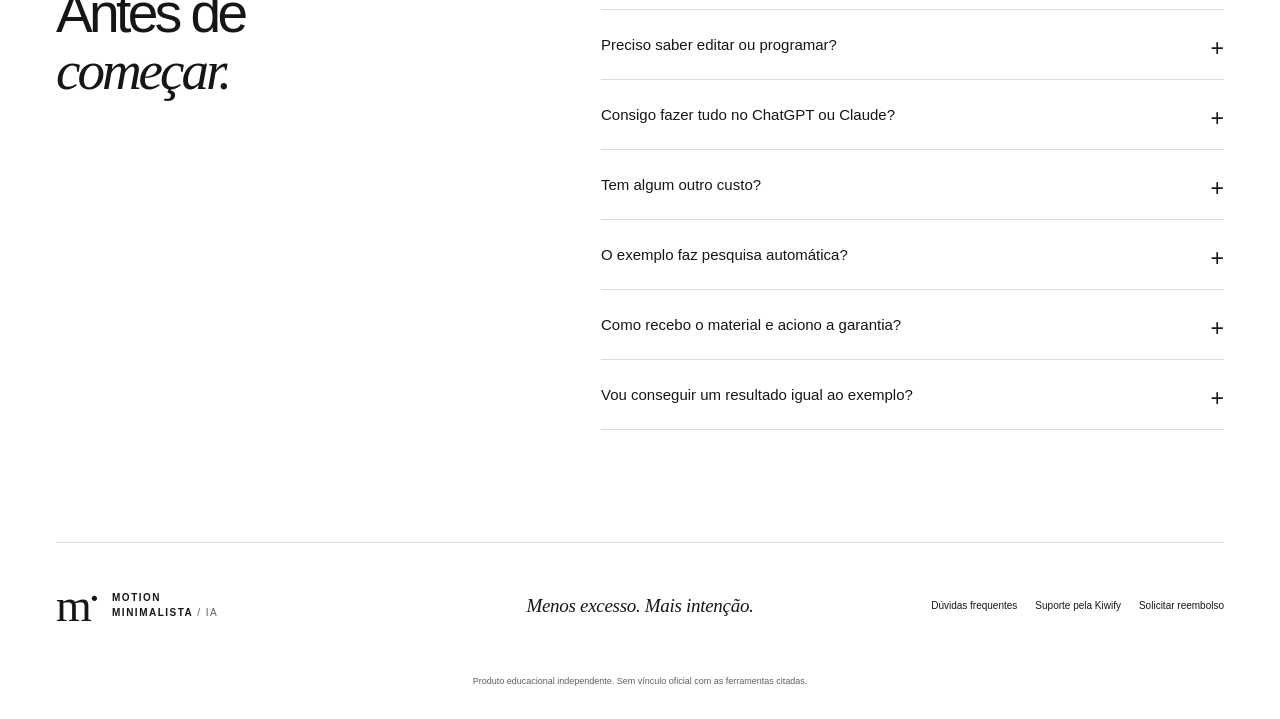
==== commit a0440a8c: "feat: connect verified Kiwify delivery and enable checkout" ====
--- a/site/index.html
+++ b/site/index.html
@@ -44,6 +44,6 @@
 <section class="offer-section" id="oferta"><div class="wrap offer-layout"><div class="offer-intro"><p class="eyebrow">06 / SEU PRÓXIMO MOVIMENTO</p><h2>Uma ideia boa<br>merece uma<br><span class="serif">forma à altura.</span></h2><p>Aprenda a dirigir a IA para dar movimento ao que você quer dizer. Com menos excesso. E mais intenção.</p><div class="guarantee"><span class="guarantee-mark" aria-hidden="true">7</span><div><h3>7 dias de garantia.</h3><p>Se o material não fizer sentido para você, solicite o reembolso em até 7 dias após a compra, pelo canal indicado no checkout ou na área de membros.</p></div></div></div><div class="offer-card"><p class="eyebrow">MOTION MINIMALISTA COM IA</p><h3>Direção nas suas mãos.</h3><div class="price"><span>R$</span> 67<span>,90</span></div><p class="payment-note">Pagamento único. Sem assinatura do produto.</p><ul class="offer-items"><li>Skill de motion minimalista</li><li>Prompts para criação e refinamento</li><li>Tutorial curto em vídeo 16:9</li><li>Entrega em área de membros privada</li><li>Garantia de 7 dias</li></ul><button class="button purchase-button" type="button" disabled aria-describedby="checkout-status">Acesso indisponível no momento <span aria-hidden="true">↗</span></button><p class="checkout-status" id="checkout-status" role="status">O checkout ainda não está disponível. A compra será liberada quando o link estiver configurado.</p><p class="offer-small">Ferramentas e planos de IA não incluídos.</p></div></div></section>
 <section class="section wrap faq-section" id="duvidas"><div><p class="eyebrow">07 / SEM LETRAS MIÚDAS</p><h2>Antes de<br><span class="serif">começar.</span></h2></div><div class="faq-list"><details><summary>O que eu recebo, exatamente?</summary><p>Uma skill para orientar a IA, prompts e um tutorial curto em vídeo 16:9. O conteúdo é entregue em uma área de membros privada, não nesta página. Não é um curso extenso, software ou projeto-base.</p></details><details><summary>Preciso saber editar ou programar?</summary><p>A proposta é reduzir a dependência da edição manual e ensinar a direção da IA. Ainda assim, você precisa revisar o resultado. Se escolher agentes locais, pode precisar instalar dependências, configurar o ambiente e lidar com ajustes técnicos. Não é um fluxo de um clique.</p></details><details><summary>Consigo fazer tudo no ChatGPT ou Claude?</summary><p>Depende dos recursos disponíveis no seu modelo, plano e ambiente. A versão web pode ajudar a desenvolver ideias e código, mas não há garantia de renderizar e entregar MP4 em qualquer conversa. Agentes locais como Codex e Hermes podem renderizar quando o ambiente está configurado.</p></details><details><summary>Tem algum outro custo?</summary><p>Sim, pode haver. O valor de R$ 67,90 é apenas pelo material. Assinaturas de IA, créditos e eventuais ferramentas ou serviços necessários são contratados e pagos separadamente.</p></details><details><summary>O exemplo faz pesquisa automática?</summary><p>O vídeo de exemplo fala sobre Browser Use. Esse é o tema da peça, não uma funcionalidade do produto. Aqui você aprende a dirigir a criação de motion graphics, não a automatizar pesquisas ou comparar preços.</p></details><details><summary>Como recebo o material e aciono a garantia?</summary><p>Após a confirmação da compra, siga as instruções de acesso à área de membros apresentadas no checkout. A skill, os prompts e o tutorial ficam no ambiente privado. Para solicitar reembolso em até 7 dias após a compra, use o canal indicado no checkout ou na área de membros.</p></details><details><summary>Vou conseguir um resultado igual ao exemplo?</summary><p>O exemplo mostra um resultado real, não uma garantia individual. Roteiro, modelo, recursos disponíveis, direção e refinamento influenciam o resultado. Não prometemos uma reprodução idêntica nem um prazo fixo de produção.</p></details></div></section>
 </main>
-<footer class="footer wrap"><a class="brand" href="#inicio"><span class="brand-symbol" aria-hidden="true">m<span>·</span></span><span>MOTION<br>MINIMALISTA <span class="brand-light">/ IA</span></span></a><p>Menos excesso. Mais intenção.</p><div class="footer-links"><a href="#duvidas">Dúvidas frequentes</a><a id="support-link" hidden>Falar com o suporte</a></div><p class="footer-disclosure">Produto educacional independente. Sem vínculo oficial com as ferramentas citadas.</p></footer>
+<footer class="footer wrap"><a class="brand" href="#inicio"><span class="brand-symbol" aria-hidden="true">m<span>·</span></span><span>MOTION<br>MINIMALISTA <span class="brand-light">/ IA</span></span></a><p>Menos excesso. Mais intenção.</p><div class="footer-links"><a href="#duvidas">Dúvidas frequentes</a><a href="https://ajuda.kiwify.com.br/pt-br/article/como-entrar-em-contato-com-o-produtor-1qoi7wc/" target="_blank" rel="noopener noreferrer">Suporte pela Kiwify</a><a href="https://reembolso.kiwify.com.br/" target="_blank" rel="noopener noreferrer">Solicitar reembolso</a></div><p class="footer-disclosure">Produto educacional independente. Sem vínculo oficial com as ferramentas citadas.</p></footer>
 </body>
 </html>
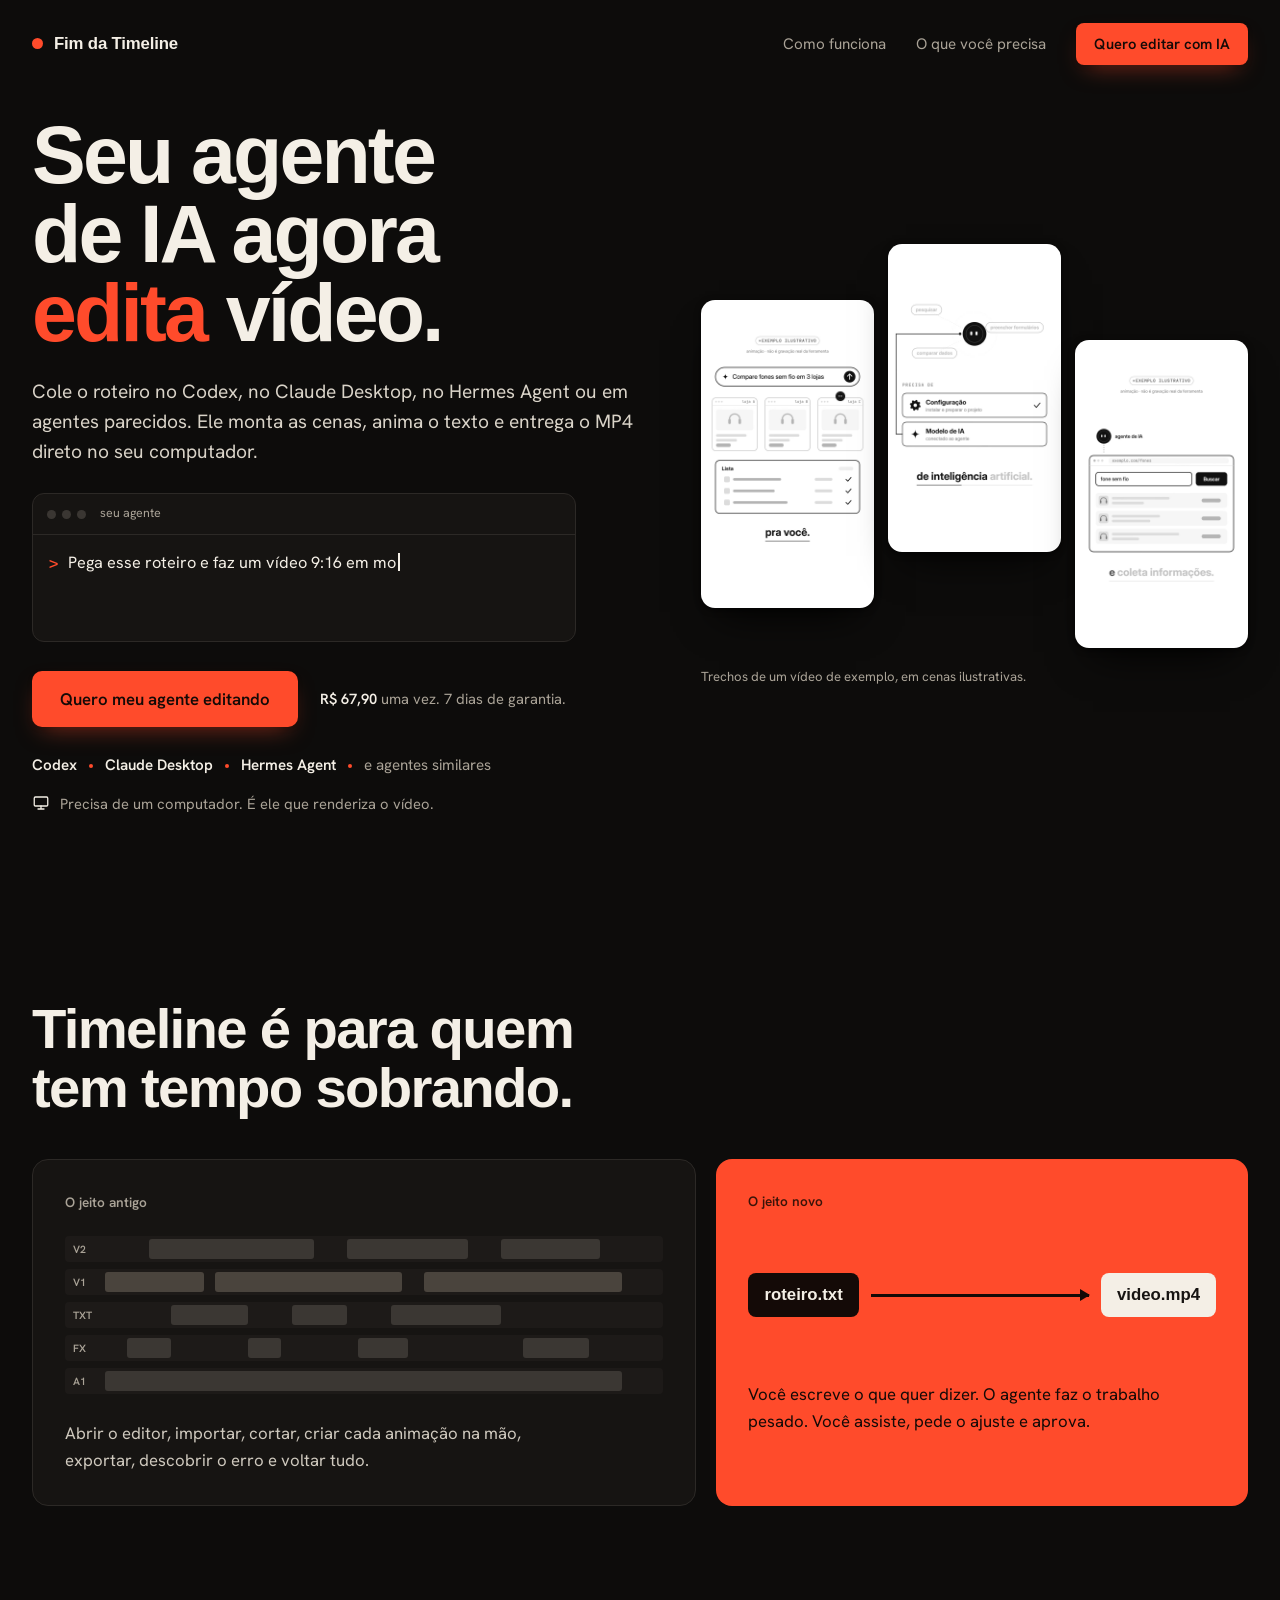
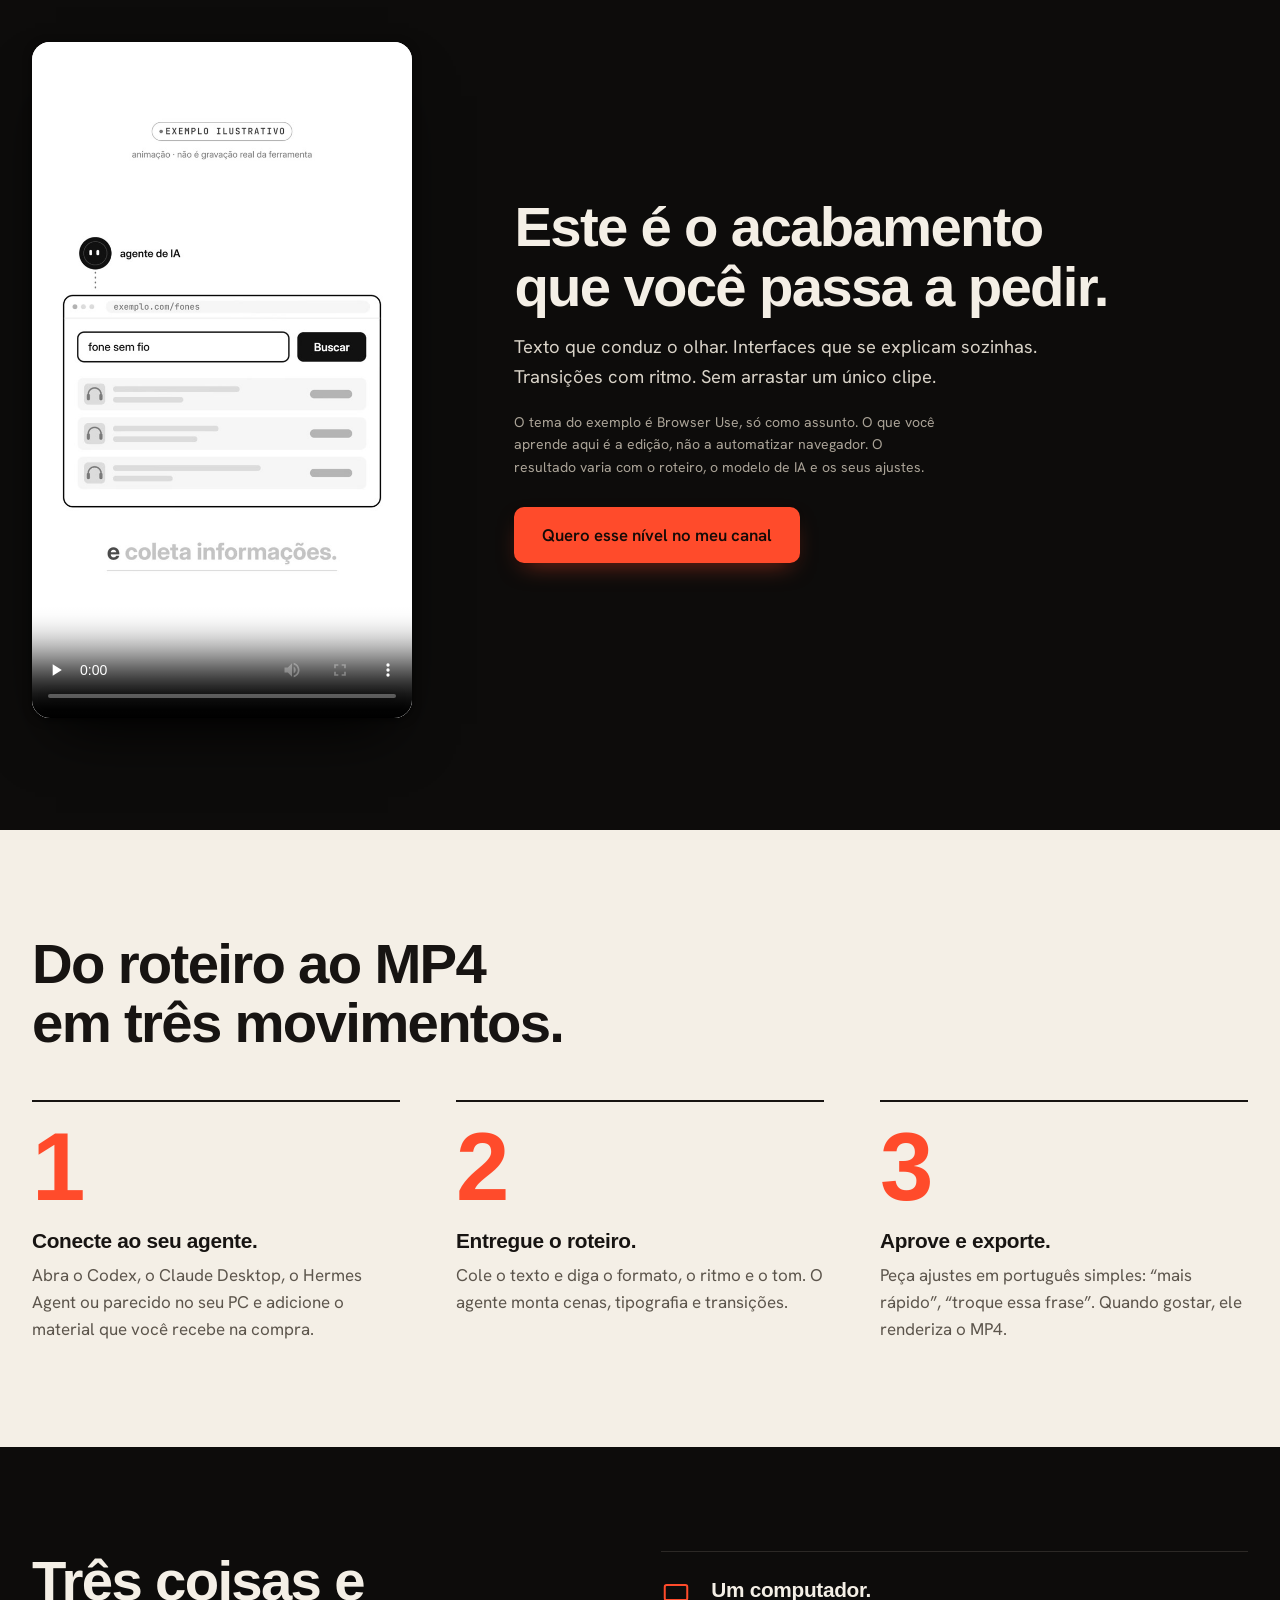
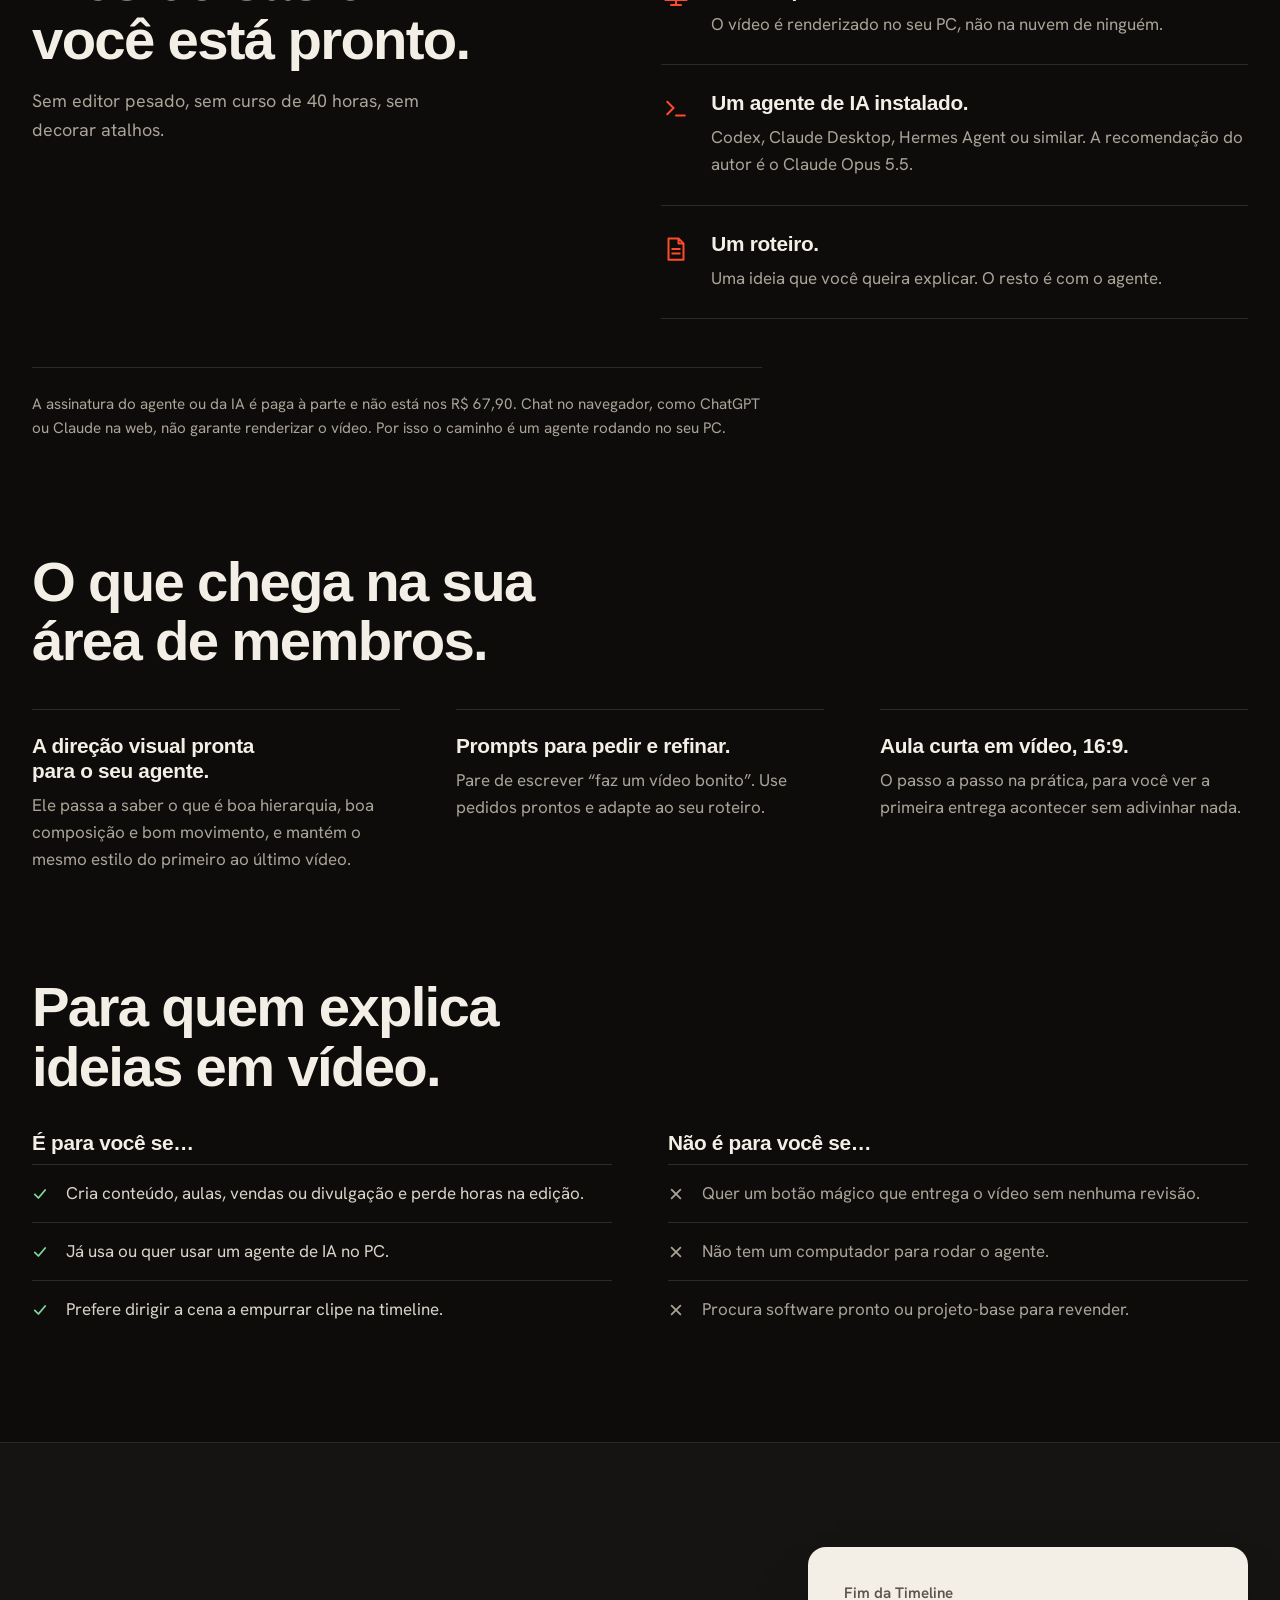
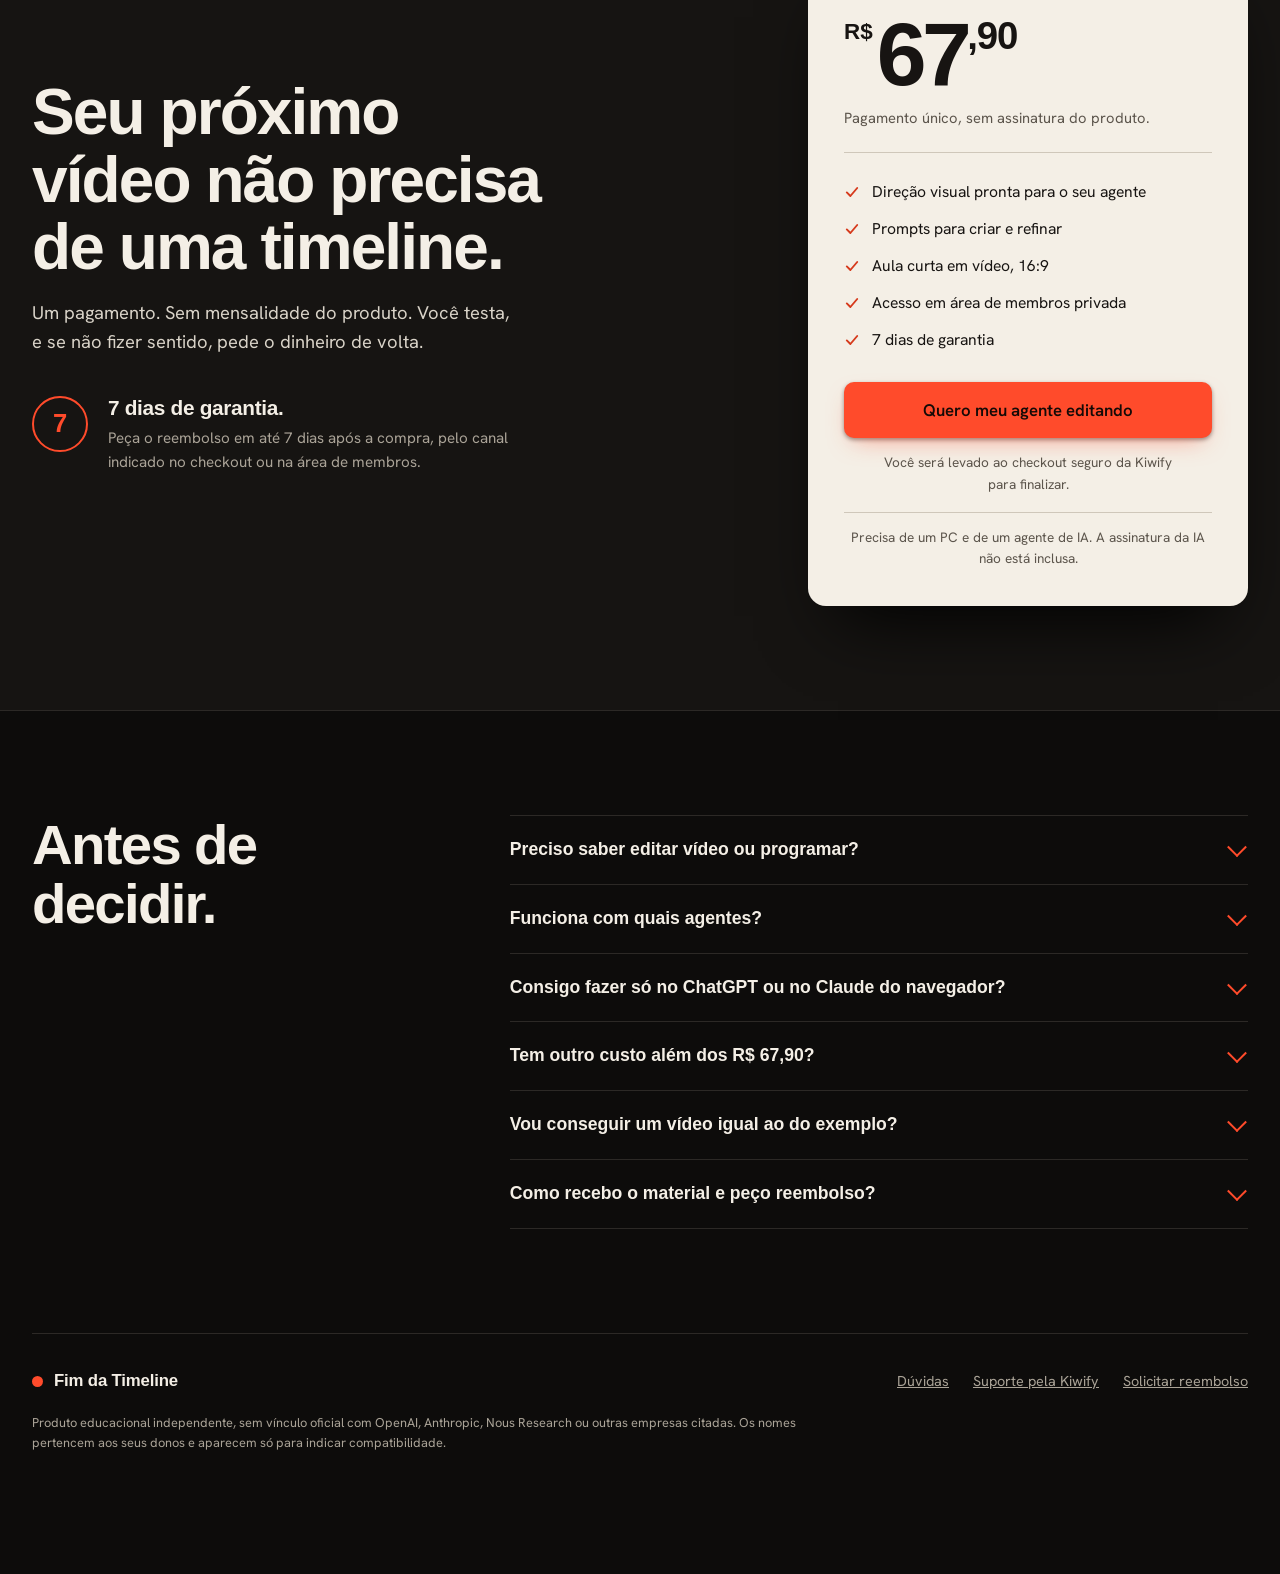
==== commit 7f4ca72c: "feat: redesign as Fim da Timeline, persuasive copy for AI agents" ====
--- a/site/index.html
+++ b/site/index.html
@@ -1,49 +1,208 @@
 <!doctype html>
 <html lang="pt-BR">
 <head>
-<meta charset="UTF-8"><meta name="viewport" content="width=device-width,initial-scale=1">
-<meta name="theme-color" content="#ffffff">
-<link rel="canonical" href="https://motionia.pages.dev/">
+<meta charset="UTF-8">
+<meta name="viewport" content="width=device-width,initial-scale=1">
+<meta name="theme-color" content="#0d0c0b">
+<title>Fim da Timeline: seu agente de IA agora edita vídeo</title>
+<meta name="description" content="Cole o roteiro no Codex, Claude Desktop, Hermes Agent ou similar e deixe a IA montar, animar e renderizar o vídeo no seu PC. R$ 67,90, pagamento único, 7 dias de garantia.">
+<link rel="canonical" href="https://fimdatimeline.pages.dev/">
 <meta property="og:type" content="website">
-<meta property="og:title" content="Motion Minimalista com IA">
-<meta property="og:description" content="Skill, prompts e aula curta para dirigir a criação de motion minimalista com IA. R$ 67,90, pagamento único.">
-<meta property="og:url" content="https://motionia.pages.dev/">
-<title>Motion Minimalista com IA — menos timeline, mais direção.</title>
-<meta name="description" content="Aprenda a dirigir a IA para criar motion graphics minimalistas. Skill, prompts e tutorial curto por R$ 67,90, pagamento único. Garantia de 7 dias.">
+<meta property="og:locale" content="pt_BR">
+<meta property="og:title" content="Fim da Timeline: seu agente de IA agora edita vídeo">
+<meta property="og:description" content="Entregue o roteiro ao seu agente de IA e receba o vídeo em motion minimalista, renderizado no seu PC. R$ 67,90, uma vez.">
+<meta property="og:url" content="https://fimdatimeline.pages.dev/">
+<meta property="og:image" content="https://fimdatimeline.pages.dev/assets/hero.jpg">
+<meta name="twitter:card" content="summary_large_image">
 <link rel="icon" href="assets/favicon.svg" type="image/svg+xml">
+<link rel="preload" href="assets/fonts/bricolage-grotesque-800.woff2" as="font" type="font/woff2" crossorigin>
 <link rel="stylesheet" href="styles.css">
-<script src="config.js" defer></script><script src="app.js" defer></script>
+<script src="config.js" defer></script>
+<script src="app.js" defer></script>
 </head>
 <body>
 <a class="skip-link" href="#conteudo">Pular para o conteúdo</a>
+
 <header class="header wrap">
-<a class="brand" href="#inicio" aria-label="Motion Minimalista com IA — início"><span class="brand-symbol" aria-hidden="true">m<span>·</span></span><span>MOTION<br>MINIMALISTA <span class="brand-light">/ IA</span></span></a>
-<nav aria-label="Navegação principal"><a href="#metodo">O método</a><a href="#incluido">O que vem</a><a class="nav-offer" href="#oferta">Conhecer o acesso <span aria-hidden="true">↗</span></a></nav>
+  <a class="brand" href="#inicio" aria-label="Fim da Timeline, início"><i class="rec" aria-hidden="true"></i>Fim da Timeline</a>
+  <nav aria-label="Navegação principal">
+    <a class="nav-link" href="#como">Como funciona</a>
+    <a class="nav-link" href="#requisitos">O que você precisa</a>
+    <a class="button button-small js-buy" href="#oferta">Quero editar com IA</a>
+  </nav>
 </header>
+
 <main id="conteudo">
+
 <section class="hero wrap" id="inicio">
-<div class="hero-copy"><p class="eyebrow"><span class="tiny-square"></span> IDEIA → DIREÇÃO → MOTION</p>
-<h1>Menos timeline.<br>Mais <span class="serif">direção.</span></h1>
-<p class="lead">Transforme seu roteiro em motion graphics minimalistas com IA — sem depender de uma edição cheia de camadas.</p>
-<p class="hero-desc">Aprenda a orientar a criação, ajustar o ritmo e refinar o resultado. Você entra com a ideia. A IA ajuda na execução. A direção continua sua.</p>
-<a class="button" href="#oferta">Quero aprender o método <span aria-hidden="true">↗</span></a>
-<p class="micro">Skill + prompts + tutorial curto <span>·</span> R$ 67,90, uma vez</p>
-<div class="hero-footnote"><span aria-hidden="true">↳</span> Não é um editor. É uma forma de criar.</div>
-</div>
-<div class="hero-stage"><div class="stage-top"><span>ESTUDO DE MOTION / 01</span><span>9:16</span></div><div class="video-mat"><video class="loop-video" muted loop playsinline controls preload="metadata" poster="assets/hero.jpg" aria-label="Trecho real de motion minimalista: comparação visual de produtos"><source src="assets/hero.mp4" type="video/mp4"></video><div class="stage-coordinate" aria-hidden="true">+<br><span>FRAME / REAL</span></div></div><div class="stage-bottom"><span><i></i> Trecho de um vídeo real</span><a href="#demonstracao">Ver completo <span aria-hidden="true">↗</span></a></div></div>
-</section>
-<div class="principles"><div class="wrap"><span>Texto que conduz.</span><span>Forma que explica.</span><span>Movimento com intenção.</span></div></div>
-<section class="section wrap demo" id="demonstracao">
-<div class="section-heading"><p class="eyebrow">01 / ANTES DA PROMESSA, O EXEMPLO</p><h2>É este tipo de<br><span class="serif">clareza visual.</span></h2><p>Tipografia, interfaces e transições trabalhando para explicar uma ideia. Veja o vídeo que deu origem aos recortes desta página.</p></div>
-<div class="demo-layout"><div class="full-video-frame"><video controls playsinline preload="none" poster="assets/detalhe.jpg" aria-label="Vídeo completo de exemplo de motion graphics sobre Browser Use"><source src="assets/exemplo.mp4" type="video/mp4">Seu navegador não reproduz este vídeo. <a href="assets/exemplo.mp4">Abrir o vídeo MP4</a>.</video></div><div class="demo-note"><span class="line-tag">EXEMPLO REAL / NÃO É A AULA</span><h3>Uma ideia.<br>Um sistema visual.<br>Uma sequência que flui.</h3><p>O exemplo apresenta o Browser Use. O assunto do vídeo é só o assunto: o produto ensina a direção do motion, <strong>não pesquisa automática</strong>, comparação de preços ou automação de navegador.</p><p>O resultado depende do roteiro, das orientações, do modelo escolhido e dos seus ajustes. Não é uma promessa de reproduzir o mesmo vídeo com um clique.</p><a class="text-link" href="#metodo">Entenda o processo <span aria-hidden="true">↓</span></a></div></div>
-</section>
-<section class="method-section" id="metodo"><div class="wrap section"><div class="section-heading method-heading"><p class="eyebrow">02 / DO TEXTO AO MOVIMENTO</p><h2>Você não precisa pedir<br>“um vídeo bonito”.<br><span class="serif">Precisa saber dirigir.</span></h2><p>Uma sequência simples para trocar pedidos vagos por decisões visuais. Não elimina a revisão. Dá um caminho para ela.</p></div><ol class="steps"><li><span class="step-number">01</span><div><h3>Comece pelo roteiro.</h3><p>Traga o texto que você quer explicar. Defina a mensagem, a ordem das ideias e o formato do vídeo.</p></div><span class="step-label">ENTRADA</span></li><li><span class="step-number">02</span><div><h3>Dê contexto com a skill.</h3><p>Use o material para orientar a IA no estilo minimalista: hierarquia, composição e movimento.</p></div><span class="step-label">DIREÇÃO</span></li><li><span class="step-number">03</span><div><h3>Conduza com os prompts.</h3><p>Descreva cenas e peça ajustes concretos. Menos “melhore tudo”; mais intenção em cada escolha.</p></div><span class="step-label">CRIAÇÃO</span></li><li><span class="step-number">04</span><div><h3>Refine. Revise. Exporte.</h3><p>Ajuste timing, texto e transições. Renderize no ambiente compatível, confira o arquivo e faça a revisão final.</p></div><span class="step-label">ACABAMENTO</span></li></ol></div></section>
-<section class="section wrap details" id="incluido"><div class="section-heading"><p class="eyebrow">03 / UM KIT ENXUTO. UM CAMINHO PRÁTICO.</p><h2>O necessário para<br><span class="serif">começar a dirigir.</span></h2></div><div class="included-layout"><div class="included-list"><article><span>01 / SKILL</span><h3>Direção visual em um só lugar.</h3><p>Material para orientar a IA na criação de motion graphics minimalistas e manter uma linguagem visual coerente.</p></article><article><span>02 / PROMPTS</span><h3>Um ponto de partida melhor.</h3><p>Prompts para conduzir a criação e pedir refinamentos. Adapte ao seu roteiro, em vez de começar de uma tela em branco.</p></article><article><span>03 / TUTORIAL CURTO</span><h3>Veja como colocar em prática.</h3><p>Tutorial em vídeo, no formato 16:9, dentro da área de membros privada. A skill e os prompts também são entregues lá.</p></article></div><aside class="detail-aside"><div class="detail-film"><video class="loop-video" muted loop playsinline controls preload="metadata" poster="assets/ritmo.jpg" aria-label="Outro trecho real: organização de elementos e transições"><source src="assets/ritmo.mp4" type="video/mp4"></video></div><p>Recorte real do mesmo exemplo.<br>Não é uma prévia do tutorial.</p></aside></div><div class="not-included"><span class="line-tag">COMBINE AS EXPECTATIVAS</span><p><strong>Você compra um método de criação.</strong> Não um software, um projeto-base pronto, uma assinatura de IA ou um sistema de pesquisa automática.</p></div></section>
-<section class="section tools-section"><div class="wrap tools-layout"><div><p class="eyebrow">04 / SOBRE AS FERRAMENTAS</p><h2>A IA ajuda.<br><span class="serif">O ambiente importa.</span></h2></div><div class="tools-copy"><p>ChatGPT e Claude na web têm recursos que variam conforme modelo, plano e ferramentas disponíveis. <strong>Não conte que qualquer conversa vai entregar um MP4.</strong></p><p>Agentes de programação locais, como Codex e Hermes, podem criar e renderizar com um ambiente configurado e as dependências necessárias. Isso pode exigir instalação e ajustes técnicos.</p><p>O <strong>Claude Opus 5.5 é a recomendação do autor</strong>, não uma afirmação de que ele seja o melhor modelo para todas as pessoas ou tarefas.</p><div class="cost-note">Ferramentas, planos de IA e eventuais serviços de renderização são contratados à parte. Não estão incluídos nos R$ 67,90.</div></div></div></section>
-<section class="section wrap fit-section"><p class="eyebrow">05 / FAZ SENTIDO PARA VOCÊ?</p><div class="fit-grid"><div><h2>Para quem quer<br><span class="serif">criar, não só clicar.</span></h2><p>Para transformar ideias, explicações e roteiros em conteúdo visual com uma estética limpa — e está disposto a testar, revisar e aprender a orientar a IA.</p></div><div class="fit-no"><h3>Talvez não seja para você se…</h3><ul><li>Procura um gerador de vídeos com um botão.</li><li>Espera edição profissional sem nenhuma revisão.</li><li>Quer um software ou projeto pronto para revender.</li><li>Não pretende lidar com ferramentas e configurações.</li></ul></div></div></section>
-<section class="offer-section" id="oferta"><div class="wrap offer-layout"><div class="offer-intro"><p class="eyebrow">06 / SEU PRÓXIMO MOVIMENTO</p><h2>Uma ideia boa<br>merece uma<br><span class="serif">forma à altura.</span></h2><p>Aprenda a dirigir a IA para dar movimento ao que você quer dizer. Com menos excesso. E mais intenção.</p><div class="guarantee"><span class="guarantee-mark" aria-hidden="true">7</span><div><h3>7 dias de garantia.</h3><p>Se o material não fizer sentido para você, solicite o reembolso em até 7 dias após a compra, pelo canal indicado no checkout ou na área de membros.</p></div></div></div><div class="offer-card"><p class="eyebrow">MOTION MINIMALISTA COM IA</p><h3>Direção nas suas mãos.</h3><div class="price"><span>R$</span> 67<span>,90</span></div><p class="payment-note">Pagamento único. Sem assinatura do produto.</p><ul class="offer-items"><li>Skill de motion minimalista</li><li>Prompts para criação e refinamento</li><li>Tutorial curto em vídeo 16:9</li><li>Entrega em área de membros privada</li><li>Garantia de 7 dias</li></ul><button class="button purchase-button" type="button" disabled aria-describedby="checkout-status">Acesso indisponível no momento <span aria-hidden="true">↗</span></button><p class="checkout-status" id="checkout-status" role="status">O checkout ainda não está disponível. A compra será liberada quando o link estiver configurado.</p><p class="offer-small">Ferramentas e planos de IA não incluídos.</p></div></div></section>
-<section class="section wrap faq-section" id="duvidas"><div><p class="eyebrow">07 / SEM LETRAS MIÚDAS</p><h2>Antes de<br><span class="serif">começar.</span></h2></div><div class="faq-list"><details><summary>O que eu recebo, exatamente?</summary><p>Uma skill para orientar a IA, prompts e um tutorial curto em vídeo 16:9. O conteúdo é entregue em uma área de membros privada, não nesta página. Não é um curso extenso, software ou projeto-base.</p></details><details><summary>Preciso saber editar ou programar?</summary><p>A proposta é reduzir a dependência da edição manual e ensinar a direção da IA. Ainda assim, você precisa revisar o resultado. Se escolher agentes locais, pode precisar instalar dependências, configurar o ambiente e lidar com ajustes técnicos. Não é um fluxo de um clique.</p></details><details><summary>Consigo fazer tudo no ChatGPT ou Claude?</summary><p>Depende dos recursos disponíveis no seu modelo, plano e ambiente. A versão web pode ajudar a desenvolver ideias e código, mas não há garantia de renderizar e entregar MP4 em qualquer conversa. Agentes locais como Codex e Hermes podem renderizar quando o ambiente está configurado.</p></details><details><summary>Tem algum outro custo?</summary><p>Sim, pode haver. O valor de R$ 67,90 é apenas pelo material. Assinaturas de IA, créditos e eventuais ferramentas ou serviços necessários são contratados e pagos separadamente.</p></details><details><summary>O exemplo faz pesquisa automática?</summary><p>O vídeo de exemplo fala sobre Browser Use. Esse é o tema da peça, não uma funcionalidade do produto. Aqui você aprende a dirigir a criação de motion graphics, não a automatizar pesquisas ou comparar preços.</p></details><details><summary>Como recebo o material e aciono a garantia?</summary><p>Após a confirmação da compra, siga as instruções de acesso à área de membros apresentadas no checkout. A skill, os prompts e o tutorial ficam no ambiente privado. Para solicitar reembolso em até 7 dias após a compra, use o canal indicado no checkout ou na área de membros.</p></details><details><summary>Vou conseguir um resultado igual ao exemplo?</summary><p>O exemplo mostra um resultado real, não uma garantia individual. Roteiro, modelo, recursos disponíveis, direção e refinamento influenciam o resultado. Não prometemos uma reprodução idêntica nem um prazo fixo de produção.</p></details></div></section>
+  <div class="hero-copy">
+    <h1>Seu agente de IA agora <em>edita</em> vídeo.</h1>
+    <p class="lead">Cole o roteiro no Codex, no Claude Desktop, no Hermes Agent ou em agentes parecidos. Ele monta as cenas, anima o texto e entrega o MP4 direto no seu computador.</p>
+
+    <div class="prompt" aria-label="Exemplo de pedido ao agente">
+      <div class="prompt-bar"><i></i><i></i><i></i><span>seu agente</span></div>
+      <p class="prompt-line"><span class="prompt-sign" aria-hidden="true">&gt;</span><span class="prompt-text" data-text="Pega esse roteiro e faz um vídeo 9:16 em motion minimalista.">Pega esse roteiro e faz um vídeo 9:16 em motion minimalista.</span><span class="caret" aria-hidden="true"></span></p>
+      <p class="prompt-result"><svg viewBox="0 0 20 20" width="16" height="16" aria-hidden="true"><path d="M4 10.5l4 4 8-9" fill="none" stroke="currentColor" stroke-width="2.2" stroke-linecap="round" stroke-linejoin="round"/></svg>video-final.mp4 pronto para revisar</p>
+    </div>
+
+    <div class="cta-row">
+      <a class="button js-buy" href="#oferta">Quero meu agente editando</a>
+      <p class="micro"><strong>R$ 67,90</strong> uma vez. 7 dias de garantia.</p>
+    </div>
+
+    <ul class="works-with" aria-label="Funciona com">
+      <li>Codex</li><li>Claude Desktop</li><li>Hermes Agent</li><li>e agentes similares</li>
+    </ul>
+    <p class="needs-pc"><svg viewBox="0 0 24 24" width="18" height="18" aria-hidden="true"><rect x="3" y="4" width="18" height="12" rx="1.5" fill="none" stroke="currentColor" stroke-width="1.7"/><path d="M8 20h8M12 16v4" fill="none" stroke="currentColor" stroke-width="1.7" stroke-linecap="round"/></svg>Precisa de um computador. É ele que renderiza o vídeo.</p>
+  </div>
+
+  <div class="reel" aria-label="Trechos de vídeos no estilo do produto">
+    <video class="loop-video r1" muted loop playsinline preload="metadata" poster="assets/hero.jpg" aria-label="Trecho de motion minimalista: pedido digitado e lojas comparadas lado a lado"><source src="assets/hero.mp4" type="video/mp4"></video>
+    <video class="loop-video r2" muted loop playsinline preload="metadata" poster="assets/ritmo.jpg" aria-label="Trecho de motion minimalista: agente conectado ao modelo de IA"><source src="assets/ritmo.mp4" type="video/mp4"></video>
+    <video class="loop-video r3" muted loop playsinline preload="metadata" poster="assets/detalhe.jpg" aria-label="Trecho de motion minimalista: agente coletando informações em uma página"><source src="assets/detalhe.mp4" type="video/mp4"></video>
+    <p class="reel-note">Trechos de um vídeo de exemplo, em cenas ilustrativas.</p>
+  </div>
+</section>
+
+<section class="versus wrap" aria-labelledby="versus-h">
+  <h2 id="versus-h">Timeline é para quem tem tempo sobrando.</h2>
+  <div class="versus-grid">
+    <div class="old">
+      <p class="versus-label">O jeito antigo</p>
+      <div class="tracks" aria-hidden="true">
+        <div><b>V2</b><span style="--l:8;--w:30"></span><span style="--l:44;--w:22"></span><span style="--l:72;--w:18"></span></div>
+        <div><b>V1</b><span style="--l:0;--w:18"></span><span style="--l:20;--w:34"></span><span style="--l:58;--w:36"></span></div>
+        <div><b>TXT</b><span style="--l:12;--w:14"></span><span style="--l:34;--w:10"></span><span style="--l:52;--w:20"></span></div>
+        <div><b>FX</b><span style="--l:4;--w:8"></span><span style="--l:26;--w:6"></span><span style="--l:46;--w:9"></span><span style="--l:76;--w:12"></span></div>
+        <div><b>A1</b><span style="--l:0;--w:94"></span></div>
+      </div>
+      <p class="versus-text">Abrir o editor, importar, cortar, criar cada animação na mão, exportar, descobrir o erro e voltar tudo.</p>
+    </div>
+    <div class="new">
+      <p class="versus-label">O jeito novo</p>
+      <div class="one-line" aria-hidden="true"><span>roteiro.txt</span><i></i><span class="out">video.mp4</span></div>
+      <p class="versus-text">Você escreve o que quer dizer. O agente faz o trabalho pesado. Você assiste, pede o ajuste e aprova.</p>
+    </div>
+  </div>
+</section>
+
+<section class="demo wrap" id="demonstracao" aria-labelledby="demo-h">
+  <div class="demo-video">
+    <video controls playsinline preload="none" poster="assets/detalhe.jpg" aria-label="Vídeo de exemplo completo em motion minimalista"><source src="assets/exemplo.mp4" type="video/mp4">Seu navegador não reproduz este vídeo. <a href="assets/exemplo.mp4">Abrir o MP4</a>.</video>
+  </div>
+  <div class="demo-copy">
+    <h2 id="demo-h">Este é o acabamento que você passa a pedir.</h2>
+    <p>Texto que conduz o olhar. Interfaces que se explicam sozinhas. Transições com ritmo. Sem arrastar um único clipe.</p>
+    <p class="fine">O tema do exemplo é Browser Use, só como assunto. O que você aprende aqui é a edição, não a automatizar navegador. O resultado varia com o roteiro, o modelo de IA e os seus ajustes.</p>
+    <a class="button js-buy" href="#oferta">Quero esse nível no meu canal</a>
+  </div>
+</section>
+
+<section class="how" id="como" aria-labelledby="how-h">
+  <div class="wrap">
+    <h2 id="how-h">Do roteiro ao MP4 em três movimentos.</h2>
+    <ol class="steps">
+      <li><span class="n">1</span><div><h3>Conecte ao seu agente.</h3><p>Abra o Codex, o Claude Desktop, o Hermes Agent ou parecido no seu PC e adicione o material que você recebe na compra.</p></div></li>
+      <li><span class="n">2</span><div><h3>Entregue o roteiro.</h3><p>Cole o texto e diga o formato, o ritmo e o tom. O agente monta cenas, tipografia e transições.</p></div></li>
+      <li><span class="n">3</span><div><h3>Aprove e exporte.</h3><p>Peça ajustes em português simples: “mais rápido”, “troque essa frase”. Quando gostar, ele renderiza o MP4.</p></div></li>
+    </ol>
+  </div>
+</section>
+
+<section class="needs" id="requisitos" aria-labelledby="needs-h">
+  <div class="wrap needs-layout">
+    <div>
+      <h2 id="needs-h">Três coisas e você está pronto.</h2>
+      <p class="needs-lead">Sem editor pesado, sem curso de 40 horas, sem decorar atalhos.</p>
+    </div>
+    <ul class="needs-list">
+      <li><svg viewBox="0 0 24 24" width="30" height="30" aria-hidden="true"><rect x="3" y="4" width="18" height="12" rx="1.5" fill="none" stroke="currentColor" stroke-width="1.6"/><path d="M8 20h8M12 16v4" fill="none" stroke="currentColor" stroke-width="1.6" stroke-linecap="round"/></svg><div><h3>Um computador.</h3><p>O vídeo é renderizado no seu PC, não na nuvem de ninguém.</p></div></li>
+      <li><svg viewBox="0 0 24 24" width="30" height="30" aria-hidden="true"><path d="M5 7l5 5-5 5M12 18h7" fill="none" stroke="currentColor" stroke-width="1.6" stroke-linecap="round" stroke-linejoin="round"/></svg><div><h3>Um agente de IA instalado.</h3><p>Codex, Claude Desktop, Hermes Agent ou similar. A recomendação do autor é o Claude Opus 5.5.</p></div></li>
+      <li><svg viewBox="0 0 24 24" width="30" height="30" aria-hidden="true"><path d="M6 3.5h8l4 4V20.5H6z M14 3.5v4h4 M9 12h6M9 15.5h6" fill="none" stroke="currentColor" stroke-width="1.6" stroke-linecap="round" stroke-linejoin="round"/></svg><div><h3>Um roteiro.</h3><p>Uma ideia que você queira explicar. O resto é com o agente.</p></div></li>
+    </ul>
+    <p class="needs-note">A assinatura do agente ou da IA é paga à parte e não está nos R$ 67,90. Chat no navegador, como ChatGPT ou Claude na web, não garante renderizar o vídeo. Por isso o caminho é um agente rodando no seu PC.</p>
+  </div>
+</section>
+
+<section class="included wrap" aria-labelledby="inc-h">
+  <h2 id="inc-h">O que chega na sua área de membros.</h2>
+  <div class="inc-list">
+    <article><h3>A direção visual pronta para o seu agente.</h3><p>Ele passa a saber o que é boa hierarquia, boa composição e bom movimento, e mantém o mesmo estilo do primeiro ao último vídeo.</p></article>
+    <article><h3>Prompts para pedir e refinar.</h3><p>Pare de escrever “faz um vídeo bonito”. Use pedidos prontos e adapte ao seu roteiro.</p></article>
+    <article><h3>Aula curta em vídeo, 16:9.</h3><p>O passo a passo na prática, para você ver a primeira entrega acontecer sem adivinhar nada.</p></article>
+  </div>
+</section>
+
+<section class="fit wrap" aria-labelledby="fit-h">
+  <h2 id="fit-h">Para quem explica ideias em vídeo.</h2>
+  <div class="fit-grid">
+    <div>
+      <h3>É para você se…</h3>
+      <ul class="yes">
+        <li>Cria conteúdo, aulas, vendas ou divulgação e perde horas na edição.</li>
+        <li>Já usa ou quer usar um agente de IA no PC.</li>
+        <li>Prefere dirigir a cena a empurrar clipe na timeline.</li>
+      </ul>
+    </div>
+    <div>
+      <h3>Não é para você se…</h3>
+      <ul class="no">
+        <li>Quer um botão mágico que entrega o vídeo sem nenhuma revisão.</li>
+        <li>Não tem um computador para rodar o agente.</li>
+        <li>Procura software pronto ou projeto-base para revender.</li>
+      </ul>
+    </div>
+  </div>
+</section>
+
+<section class="offer" id="oferta" aria-labelledby="offer-h">
+  <div class="wrap offer-layout">
+    <div class="offer-intro">
+      <h2 id="offer-h">Seu próximo vídeo não precisa de uma timeline.</h2>
+      <p>Um pagamento. Sem mensalidade do produto. Você testa, e se não fizer sentido, pede o dinheiro de volta.</p>
+      <div class="guarantee">
+        <span class="g-mark" aria-hidden="true">7</span>
+        <div><h3>7 dias de garantia.</h3><p>Peça o reembolso em até 7 dias após a compra, pelo canal indicado no checkout ou na área de membros.</p></div>
+      </div>
+    </div>
+    <div class="offer-card">
+      <p class="offer-name">Fim da Timeline</p>
+      <div class="price"><span>R$</span>67<span>,90</span></div>
+      <p class="payment-note">Pagamento único, sem assinatura do produto.</p>
+      <ul class="offer-items">
+        <li>Direção visual pronta para o seu agente</li>
+        <li>Prompts para criar e refinar</li>
+        <li>Aula curta em vídeo, 16:9</li>
+        <li>Acesso em área de membros privada</li>
+        <li>7 dias de garantia</li>
+      </ul>
+      <a class="button button-block purchase-button js-buy" href="#oferta" id="buy-main">Quero meu agente editando</a>
+      <p class="checkout-status" id="checkout-status" role="status">Você será levado ao checkout seguro da Kiwify para finalizar.</p>
+      <p class="offer-small">Precisa de um PC e de um agente de IA. A assinatura da IA não está inclusa.</p>
+    </div>
+  </div>
+</section>
+
+<section class="faq wrap" id="duvidas" aria-labelledby="faq-h">
+  <h2 id="faq-h">Antes de decidir.</h2>
+  <div class="faq-list">
+    <details><summary>Preciso saber editar vídeo ou programar?</summary><p>Não precisa saber editar. A ideia é justamente dirigir o agente com palavras. Como o agente roda no seu PC, pode haver alguma instalação ou ajuste, e a aula mostra o caminho. Você sempre revisa o resultado.</p></details>
+    <details><summary>Funciona com quais agentes?</summary><p>Com agentes de IA que rodam no seu computador, como Codex, Claude Desktop e Hermes Agent, e outros parecidos. Quanto mais capaz o modelo por trás, melhor o resultado. O autor recomenda o Claude Opus 5.5.</p></details>
+    <details><summary>Consigo fazer só no ChatGPT ou no Claude do navegador?</summary><p>Não é o caminho recomendado. Chats na web variam conforme modelo e plano, e não garantem renderizar um MP4. Para editar de verdade, use um agente no seu PC.</p></details>
+    <details><summary>Tem outro custo além dos R$ 67,90?</summary><p>Pode ter. O valor cobre apenas o material. Assinaturas de IA, créditos e eventuais serviços são contratados à parte.</p></details>
+    <details><summary>Vou conseguir um vídeo igual ao do exemplo?</summary><p>O exemplo mostra o nível de acabamento possível, não uma promessa individual. O resultado depende do roteiro, do modelo, da sua direção e dos ajustes. Não há prazo fixo de produção.</p></details>
+    <details><summary>Como recebo o material e peço reembolso?</summary><p>Após a confirmação da compra, siga as instruções de acesso à área de membros mostradas no checkout. Tudo é entregue lá, não nesta página. O reembolso pode ser pedido em até 7 dias após a compra.</p></details>
+  </div>
+</section>
+
 </main>
-<footer class="footer wrap"><a class="brand" href="#inicio"><span class="brand-symbol" aria-hidden="true">m<span>·</span></span><span>MOTION<br>MINIMALISTA <span class="brand-light">/ IA</span></span></a><p>Menos excesso. Mais intenção.</p><div class="footer-links"><a href="#duvidas">Dúvidas frequentes</a><a href="https://ajuda.kiwify.com.br/pt-br/article/como-entrar-em-contato-com-o-produtor-1qoi7wc/" target="_blank" rel="noopener noreferrer">Suporte pela Kiwify</a><a href="https://reembolso.kiwify.com.br/" target="_blank" rel="noopener noreferrer">Solicitar reembolso</a></div><p class="footer-disclosure">Produto educacional independente. Sem vínculo oficial com as ferramentas citadas.</p></footer>
+
+<footer class="footer wrap">
+  <a class="brand" href="#inicio"><i class="rec" aria-hidden="true"></i>Fim da Timeline</a>
+  <div class="footer-links"><a href="#duvidas">Dúvidas</a><a href="https://ajuda.kiwify.com.br/pt-br/article/como-entrar-em-contato-com-o-produtor-1qoi7wc/" target="_blank" rel="noopener noreferrer">Suporte pela Kiwify</a><a href="https://reembolso.kiwify.com.br/" target="_blank" rel="noopener noreferrer">Solicitar reembolso</a></div>
+  <p class="footer-disclosure">Produto educacional independente, sem vínculo oficial com OpenAI, Anthropic, Nous Research ou outras empresas citadas. Os nomes pertencem aos seus donos e aparecem só para indicar compatibilidade.</p>
+</footer>
+
+<div class="sticky-cta" id="sticky" aria-hidden="true"><a class="button button-block js-buy" href="#oferta" tabindex="-1">Quero meu agente editando</a></div>
 </body>
-</html>+</html>
--- a/site/styles.css
+++ b/site/styles.css
@@ -1,2 +1,211 @@
 @charset "UTF-8";
-:root{--paper:#ffffff;--ink:#161616;--muted:#5e5e5e;--line:#dcdcdc;--surface:#efefef;--serif:Georgia,'Times New Roman',serif;--sans:'Helvetica Neue',Arial,sans-serif}*{box-sizing:border-box}html{scroll-behavior:smooth;scroll-padding-top:30px}body{margin:0;background:var(--paper);color:var(--ink);font-family:var(--sans);font-size:16px;line-height:1.65;-webkit-font-smoothing:antialiased}::selection{background:#171717;color:#fff}a{color:inherit;text-decoration:none}button{font:inherit}a,button,summary{-webkit-tap-highlight-color:transparent}a:focus-visible,button:focus-visible,summary:focus-visible,video:focus-visible{outline:2px solid currentColor;outline-offset:6px}.wrap{max-width:1248px;margin:auto;width:calc(100% - 112px)}.header{height:112px;display:flex;align-items:center;justify-content:space-between;border-bottom:1px solid var(--line)}.brand{display:inline-flex;align-items:center;gap:12px;font-size:10px;font-weight:700;letter-spacing:1.5px;line-height:1.45}.brand-symbol{font-family:Georgia,serif;font-size:46px;letter-spacing:-7px;line-height:1;font-weight:400;display:block;margin-right:7px}.brand-symbol span{font-size:45px;display:inline-block;transform:translateY(-8px);margin-left:4px}.brand-light{font-weight:400;color:var(--muted)}nav{display:flex;gap:34px;align-items:center;font-size:12px}nav a{padding:12px 0}nav a:hover,.footer a:hover,.text-link:hover{text-decoration:underline;text-underline-offset:5px}.nav-offer{border-bottom:1px solid var(--ink)}.nav-offer span{margin-left:20px}.hero{display:grid;grid-template-columns:1.15fr 1fr;gap:70px;align-items:center;padding-top:56px;padding-bottom:64px;min-height:730px}.eyebrow{font-family:var(--sans);font-size:10px;letter-spacing:1.75px;font-weight:500;line-height:1.6;margin:0 0 30px}.tiny-square{display:inline-block;width:6px;height:6px;background:var(--ink);margin-right:9px;vertical-align:middle}h1,h2,h3,p{margin-top:0}h1,h2{font-weight:400;letter-spacing:-3.6px;line-height:1.04}h1{font-size:clamp(52px,5.25vw,76px);margin-bottom:28px;white-space:nowrap}.serif{font-family:var(--serif);font-style:italic;font-weight:400;letter-spacing:-.055em}h2{font-size:clamp(40px,4.3vw,58px);margin-bottom:24px}h3{font-size:23px;letter-spacing:-.7px;font-weight:400;line-height:1.25}.lead{max-width:440px;font-size:20px;line-height:1.5;letter-spacing:-.4px;margin-bottom:16px}.hero-desc{font-size:14px;max-width:420px;color:var(--muted);margin-bottom:29px}.button{display:inline-flex;align-items:center;justify-content:space-between;gap:36px;min-height:54px;padding:16px 22px;background:var(--ink);color:white;font-size:13px;border:1px solid var(--ink);transition:background .2s,transform .2s;cursor:pointer}.button:hover{background:#383838;transform:translateY(-2px)}.button span{font-size:19px;line-height:1}.micro{font-size:10px;color:var(--muted);margin:14px 0 0;letter-spacing:.1px}.micro span{margin:0 7px}.hero-footnote{display:flex;align-items:center;gap:12px;font-size:11px;color:var(--muted);margin-top:45px}.hero-footnote>span{font-size:26px;line-height:1;color:var(--ink)}.hero-stage{background:var(--surface);border:1px solid #e3e3e3;position:relative}.stage-top,.stage-bottom{display:flex;justify-content:space-between;align-items:center;padding:16px 20px;font-size:9px;letter-spacing:1px}.stage-top{border-bottom:1px solid var(--line)}.stage-bottom{border-top:1px solid var(--line);letter-spacing:0;font-size:10px}.stage-bottom i{display:inline-block;width:5px;height:5px;border-radius:50%;background:#555;margin-right:6px}.stage-bottom a{border-bottom:1px solid #999}.video-mat{display:flex;justify-content:center;position:relative;padding:26px 0}.video-mat video{width:254px;aspect-ratio:9/16;display:block;background:#fff;box-shadow:0 8px 22px #00000009}.stage-coordinate{position:absolute;left:16px;bottom:24px;line-height:1.7;font-size:17px}.stage-coordinate span{writing-mode:vertical-rl;font-size:7px;letter-spacing:2px;margin-top:12px}.principles{border-top:1px solid var(--line);border-bottom:1px solid var(--line)}.principles>div{display:flex;justify-content:space-between;padding:24px 0;font-size:12px;color:var(--muted)}.principles span:before{content:'+';margin-right:18px;color:var(--ink)}.section{padding-top:112px;padding-bottom:112px}.section-heading{max-width:640px}.section-heading>p:last-child{font-size:15px;color:var(--muted);max-width:440px;margin-bottom:0}.demo .section-heading{position:relative;max-width:none;display:grid;grid-template-columns:1fr 1fr;column-gap:100px}.demo .eyebrow{grid-column:1/-1}.demo .section-heading>p:last-child{align-self:end;margin-bottom:25px;max-width:340px}.demo-layout{display:grid;grid-template-columns:1fr 1fr;gap:100px;margin-top:44px;align-items:center}.full-video-frame{background:#efefef;border:1px solid var(--line);padding:32px;display:flex;justify-content:center}.full-video-frame video{width:100%;max-width:300px;aspect-ratio:9/16;display:block;background:#fff}.line-tag{font-size:9px;letter-spacing:1.5px;display:block;margin-bottom:27px;color:var(--muted)}.demo-note h3{font-size:34px;line-height:1.25;letter-spacing:-1px;margin-bottom:28px}.demo-note p{color:var(--muted);font-size:14px;max-width:360px}.demo-note strong{color:var(--ink);font-weight:500}.text-link{display:inline-flex;gap:52px;font-size:12px;border-bottom:1px solid var(--ink);padding:12px 0;margin-top:10px}.method-section{background:#181818;color:#f8f8f8}.method-heading{max-width:none;display:grid;grid-template-columns:1.4fr 1fr;gap:0 100px}.method-heading .eyebrow{grid-column:1/-1;color:#bdbdbd}.method-heading>p:last-child{align-self:end;color:#bdbdbd;margin-bottom:24px;max-width:325px}.steps{list-style:none;padding:0;margin:54px 0 0}.steps li{display:grid;grid-template-columns:90px 1fr 120px;gap:16px;align-items:start;border-top:1px solid #414141;padding:28px 0}.steps li:last-child{border-bottom:1px solid #414141}.step-number{font-size:13px;color:#a2a2a2;padding-top:4px}.steps h3{margin-bottom:10px;font-size:26px}.steps p{max-width:540px;font-size:14px;color:#bdbdbd;margin-bottom:0}.step-label{font-size:8px;letter-spacing:2px;justify-self:end;margin-top:9px;color:#bdbdbd}.included-layout{display:grid;grid-template-columns:1.1fr 1fr;gap:120px;margin-top:52px}.included-list article{border-top:1px solid var(--line);padding:26px 0 20px}.included-list article>span{font-size:9px;letter-spacing:1.5px;color:var(--muted)}.included-list h3{margin:17px 0 12px}.included-list p{font-size:14px;color:var(--muted);max-width:390px}.detail-aside{background:var(--surface);padding:30px;align-self:start;display:flex;flex-direction:column;align-items:center}.detail-film{width:220px}.detail-film video{width:100%;display:block;aspect-ratio:9/16}.detail-aside p{font-size:10px;line-height:1.6;color:var(--muted);text-align:center;margin:20px 0 0}.not-included{margin-top:50px;display:grid;grid-template-columns:1fr 2fr;border-top:1px solid var(--line);padding-top:28px;gap:30px}.not-included p{margin:0;max-width:680px;font-size:15px;color:var(--muted)}.not-included strong{color:var(--ink);font-weight:500}.not-included .line-tag{padding-top:6px;margin-bottom:0}.tools-section{background:var(--surface)}.tools-layout{display:grid;grid-template-columns:1fr 1fr;gap:100px}.tools-copy{padding-top:42px}.tools-copy p{font-size:14px;color:var(--muted);margin-bottom:23px}.tools-copy strong{font-weight:500;color:var(--ink)}.cost-note{border-top:1px solid #ccc;padding-top:20px;font-size:12px}.fit-grid{display:grid;grid-template-columns:1fr 1fr;gap:100px}.fit-grid p{font-size:15px;color:var(--muted);max-width:400px}.fit-no{border-top:1px solid var(--line);padding-top:28px}.fit-no h3{font-size:19px}.fit-no ul{list-style:none;padding:0;font-size:14px;color:var(--muted)}.fit-no li{padding:12px 0;border-bottom:1px solid var(--line)}.fit-no li:before{content:'—';margin-right:12px;color:#888}.offer-section{background:#e9e9e9;padding:100px 0}.offer-layout{display:grid;grid-template-columns:1fr 1fr;gap:100px;align-items:center}.offer-intro h2{font-size:64px}.offer-intro>p:not(.eyebrow){max-width:370px;font-size:15px;color:var(--muted)}.guarantee{margin-top:56px;display:flex;gap:22px;align-items:flex-start;max-width:390px}.guarantee-mark{font-family:Georgia,serif;font-size:36px;border:1px solid #969696;border-radius:50%;width:55px;min-width:55px;height:55px;text-align:center;line-height:53px;font-style:italic}.guarantee h3{font-size:16px;letter-spacing:-.2px;margin-bottom:8px}.guarantee p{font-size:11px;line-height:1.7;color:var(--muted);margin:0}.offer-card{border:1px solid #cacaca;background:var(--paper);padding:42px}.offer-card .eyebrow{margin-bottom:22px}.offer-card h3{font-size:23px;margin-bottom:28px}.price{font-size:86px;letter-spacing:-6px;line-height:1.1;white-space:nowrap}.price span:first-child{font-size:19px;letter-spacing:-.6px;vertical-align:top;display:inline-block;padding-top:14px}.price span:last-child{font-size:42px;letter-spacing:-2px}.payment-note{font-size:11px;color:var(--muted);margin:12px 0 30px}.offer-items{border-top:1px solid var(--line);list-style:none;padding:23px 0 0;margin:0 0 25px;font-size:13px}.offer-items li{margin:9px 0}.offer-items li:before{content:'↳';margin-right:12px;font-size:15px}.purchase-button{width:100%;font-size:12px;gap:10px;line-height:1.5}.purchase-button:disabled{background:#dfdfdf;border-color:#dfdfdf;color:#505050;cursor:not-allowed;transform:none}.checkout-status{font-size:11px;color:var(--muted);line-height:1.6;margin:15px 0 0}.offer-small{font-size:10px;color:var(--muted);border-top:1px solid var(--line);padding-top:15px;margin:20px 0 0}.faq-section{display:grid;grid-template-columns:1fr 1.4fr;gap:100px}.faq-list{border-top:1px solid var(--line)}details{border-bottom:1px solid var(--line)}summary{padding:24px 28px 24px 0;cursor:pointer;font-size:15px;line-height:1.4;list-style:none;position:relative}summary::-webkit-details-marker{display:none}summary:after{content:'+';position:absolute;right:0;top:22px;font-size:23px;font-weight:300}details[open] summary:after{content:'−'}details>p{font-size:13px;line-height:1.8;color:var(--muted);padding-right:30px;margin-bottom:24px}.footer{border-top:1px solid var(--line);padding-top:40px;padding-bottom:30px;display:grid;grid-template-columns:1fr 1fr 1fr;gap:30px;align-items:center}.footer>p:not(.footer-disclosure){font-family:var(--serif);font-style:italic;font-size:19px;text-align:center;margin:0;letter-spacing:-.3px}.footer-links{display:flex;justify-content:flex-end;flex-wrap:wrap;gap:18px;font-size:10px}.footer-disclosure{grid-column:1/-1;text-align:center;font-size:9px;color:var(--muted);margin:15px 0 0}.skip-link{position:fixed;left:12px;top:-100px;z-index:100;background:#111;color:#fff;padding:12px 20px}.skip-link:focus{top:12px}[hidden]{display:none!important}@media(min-width:1500px){.hero{gap:110px}.hero-stage{max-width:470px}}@media(max-width:1050px){.wrap{width:calc(100% - 64px)}.hero{gap:32px}h1{font-size:54px;letter-spacing:-3px}.lead{font-size:18px}.video-mat video{width:230px}.demo-layout,.tools-layout,.fit-grid,.offer-layout,.faq-section{gap:54px}.included-layout{gap:60px}.offer-card{padding:30px}.offer-intro h2{font-size:54px}.demo .section-heading,.method-heading{gap:0 54px}}@media(max-width:760px){.wrap{width:calc(100% - 40px)}.header{height:88px}nav{gap:18px}nav>a:not(.nav-offer){display:none}.brand{font-size:8px;letter-spacing:1.2px}.brand-symbol{font-size:40px}.brand-symbol span{font-size:38px}nav{font-size:10px}.nav-offer span{margin-left:12px}.hero{grid-template-columns:1fr;padding-top:43px;padding-bottom:40px;gap:36px}.hero .eyebrow{font-size:9px;margin-bottom:25px}h1{font-size:clamp(43px,9vw,66px);letter-spacing:-2.5px;margin-bottom:24px}.lead{max-width:470px;font-size:19px}.hero-desc{font-size:14px;max-width:470px}.hero-footnote{margin-top:28px}.hero-stage{max-width:none}.video-mat{padding:24px 0}.video-mat video{width:230px}.stage-coordinate{left:16px}.stage-top,.stage-bottom{padding:13px 16px}.principles>div{gap:10px;padding:20px 0;flex-wrap:wrap;font-size:10px;line-height:1.8}.principles span:before{margin-right:6px}.section{padding-top:70px;padding-bottom:70px}h2{font-size:44px;letter-spacing:-2.3px}.eyebrow{font-size:9px;letter-spacing:1.4px;margin-bottom:24px}.demo .section-heading,.method-heading{display:block}.demo .section-heading>p:last-child{margin-bottom:0;max-width:470px}.demo-layout{grid-template-columns:1fr;gap:34px;margin-top:30px}.full-video-frame{padding:26px}.full-video-frame video{max-width:260px}.demo-note h3{font-size:30px}.demo-note p{max-width:100%}.method-heading>p:last-child{max-width:440px}.steps{margin-top:35px}.steps li{grid-template-columns:34px 1fr;gap:10px;padding:26px 0}.step-label{display:none}.steps h3{font-size:23px}.steps p{font-size:13px}.included-layout{grid-template-columns:1fr;gap:24px;margin-top:30px}.included-list p{max-width:100%}.detail-aside{padding:24px}.detail-film{width:220px}.not-included{grid-template-columns:1fr;gap:14px;margin-top:32px}.not-included p{font-size:14px}.tools-layout,.fit-grid,.offer-layout,.faq-section{grid-template-columns:1fr;gap:25px}.tools-copy{padding-top:0}.fit-no{margin-top:12px}.offer-section{padding:65px 0}.offer-intro h2{font-size:54px}.offer-intro>p:not(.eyebrow){max-width:450px}.guarantee{margin-top:30px;max-width:470px}.offer-card{padding:30px 25px;margin-top:20px}.price{font-size:88px}.offer-card .eyebrow{font-size:9px}.faq-section{gap:20px}.footer{grid-template-columns:1fr 1fr;padding-top:30px;gap:25px}.footer>p:not(.footer-disclosure){display:none}.footer-links{gap:12px;font-size:10px}.footer-disclosure{margin-top:3px;line-height:1.7}.button{min-height:54px}.micro{font-size:10px}}@media(prefers-reduced-motion:reduce){html{scroll-behavior:auto}*,*:before,*:after{animation:none!important;transition:none!important}.button:hover{transform:none}}
+@font-face{font-family:"Bricolage Grotesque";font-weight:700;font-display:swap;src:url(assets/fonts/bricolage-grotesque-700.woff2) format("woff2")}
+@font-face{font-family:"Bricolage Grotesque";font-weight:800;font-display:swap;src:url(assets/fonts/bricolage-grotesque-800.woff2) format("woff2")}
+@font-face{font-family:"Hanken Grotesk";font-weight:400;font-display:swap;src:url(assets/fonts/hanken-grotesk-400.woff2) format("woff2")}
+@font-face{font-family:"Hanken Grotesk";font-weight:600;font-display:swap;src:url(assets/fonts/hanken-grotesk-600.woff2) format("woff2")}
+
+:root{
+  --bg:#0d0c0b;--bg-2:#161412;--ink:#f4efe6;--mute:#aaa397;--line:#2c2926;
+  --accent:#ff4b2b;--accent-ink:#140a07;--paper:#f4efe6;--paper-ink:#171412;--paper-mute:#5c554c;
+  --display:"Bricolage Grotesque","Helvetica Neue",sans-serif;--body:"Hanken Grotesk","Helvetica Neue",sans-serif;
+  --ease:cubic-bezier(.16,1,.3,1);
+}
+*{box-sizing:border-box}
+html{scroll-behavior:smooth;scroll-padding-top:24px;scrollbar-color:#3a3632 var(--bg)}
+body{margin:0;background:var(--bg);color:var(--ink);font:400 17px/1.6 var(--body);-webkit-font-smoothing:antialiased;text-rendering:optimizeLegibility}
+::selection{background:var(--accent);color:var(--accent-ink)}
+::-webkit-scrollbar{width:12px}::-webkit-scrollbar-track{background:var(--bg)}::-webkit-scrollbar-thumb{background:#3a3632;border-radius:8px;border:3px solid var(--bg)}
+a{color:inherit}
+h1,h2,h3,p,ul,ol{margin-top:0}
+h1,h2,h3{font-family:var(--display);font-weight:800;text-wrap:balance}
+h2{font-size:clamp(2rem,4.4vw,3.6rem);line-height:1.05;letter-spacing:-.03em;margin-bottom:1.1rem}
+h3{font-size:1.3rem;line-height:1.2;letter-spacing:-.015em;font-weight:700;margin-bottom:.5rem}
+p{text-wrap:pretty}
+a:focus-visible,button:focus-visible,summary:focus-visible,video:focus-visible{outline:2px solid var(--accent);outline-offset:4px}
+.wrap{max-width:1240px;margin-inline:auto;width:calc(100% - 64px)}
+[hidden]{display:none!important}
+.skip-link{position:fixed;left:12px;top:-100px;z-index:100;background:var(--ink);color:var(--bg);padding:12px 20px;border-radius:6px}.skip-link:focus{top:12px}
+
+/* Header */
+.header{display:flex;align-items:center;justify-content:space-between;height:88px}
+.brand{display:inline-flex;align-items:center;gap:11px;font:800 1.05rem/1 var(--display);letter-spacing:-.01em;text-decoration:none}
+.rec{width:11px;height:11px;border-radius:50%;background:var(--accent);display:inline-block;animation:rec 2.4s ease-in-out infinite}
+@keyframes rec{0%,100%{opacity:1}50%{opacity:.35}}
+nav{display:flex;align-items:center;gap:30px;font-size:.95rem}
+.nav-link{text-decoration:none;color:var(--mute);padding:10px 0;transition:color .2s}
+.nav-link:hover{color:var(--ink)}
+
+/* Buttons */
+.button{display:inline-flex;align-items:center;justify-content:center;gap:10px;min-height:56px;padding:15px 28px;background:var(--accent);color:var(--accent-ink);font:700 1.05rem/1.2 var(--body);border:0;border-radius:10px;text-decoration:none;cursor:pointer;box-shadow:0 10px 24px -10px #ff4b2b88,0 2px 4px #0006;transition:transform .25s var(--ease),box-shadow .25s var(--ease),background .2s}
+.button:hover{transform:translateY(-2px);background:#ff6044;box-shadow:0 16px 30px -12px #ff4b2bbb,0 2px 4px #0006}
+.button:active{transform:translateY(0)}
+.button-small{min-height:42px;padding:10px 18px;font-size:.92rem;border-radius:8px}
+.button-block{width:100%}
+.button[aria-disabled=true]{background:#3a3632;color:#bdb6aa;box-shadow:none;pointer-events:none}
+
+/* Hero */
+.hero{display:grid;grid-template-columns:1.12fr 1fr;gap:56px;align-items:center;padding-top:28px;padding-bottom:88px;min-height:calc(100svh - 88px)}
+h1{font-size:clamp(2.9rem,6.3vw,5.6rem);line-height:.98;letter-spacing:-.035em;margin-bottom:1.5rem}
+h1 em{font-style:normal;color:var(--accent)}
+.lead{font-size:clamp(1.08rem,1.5vw,1.28rem);line-height:1.55;color:#d9d3c8;max-width:34em;margin-bottom:1.7rem}
+
+.prompt{background:var(--bg-2);border:1px solid var(--line);border-radius:12px;max-width:34rem;margin-bottom:1.8rem;overflow:hidden}
+.prompt-bar{display:flex;align-items:center;gap:6px;padding:10px 14px;border-bottom:1px solid var(--line);font-size:.78rem;color:var(--mute)}
+.prompt-bar i{width:9px;height:9px;border-radius:50%;background:#3a3632}.prompt-bar span{margin-left:8px}
+.prompt p{margin:0}
+.prompt-line{padding:16px 16px 8px;font-size:1.02rem;line-height:1.45;min-height:4.1em}
+.prompt-sign{color:var(--accent);font-weight:700;margin-right:10px}
+.caret{display:none;width:2px;height:1.1em;background:var(--ink);margin-left:2px;vertical-align:-.18em;animation:blink 1s steps(2) infinite}
+.prompt.typing .caret{display:inline-block}
+@keyframes blink{50%{opacity:0}}
+.prompt-result{display:flex;align-items:center;gap:8px;padding:0 16px 16px;font-size:.9rem;color:#7fd99a}
+.js .prompt-result{opacity:0;transform:translateY(6px);transition:opacity .5s var(--ease),transform .5s var(--ease)}
+.js .prompt.done .prompt-result{opacity:1;transform:none}
+
+.cta-row{display:flex;align-items:center;flex-wrap:wrap;gap:14px 22px;margin-bottom:1.6rem}
+.micro{margin:0;font-size:.92rem;color:var(--mute)}.micro strong{color:var(--ink);font-weight:600}
+.works-with{display:flex;flex-wrap:wrap;gap:6px 0;list-style:none;padding:0;margin-bottom:.9rem;font-size:.95rem;color:var(--ink);font-weight:600}
+.works-with li+li:before{content:"";display:inline-block;width:4px;height:4px;border-radius:50%;background:var(--accent);margin:0 12px;vertical-align:middle}
+.works-with li:first-child:before{display:none}
+.works-with li:last-child{color:var(--mute);font-weight:400}
+.needs-pc{display:flex;align-items:center;gap:10px;margin:0;font-size:.92rem;color:var(--mute)}
+.needs-pc svg{flex:none;color:var(--ink)}
+
+.reel{display:grid;grid-template-columns:repeat(3,1fr);gap:14px;align-items:start;position:relative}
+.reel video{width:100%;aspect-ratio:9/16;object-fit:cover;display:block;background:#fff;border-radius:14px;box-shadow:0 22px 40px -18px #000,0 2px 6px #0008}
+.r1{margin-top:56px}.r2{margin-top:0}.r3{margin-top:96px}
+.reel-note{grid-column:1/-1;margin:4px 0 0;font-size:.82rem;color:var(--mute)}
+
+/* Versus */
+.versus{padding:96px 0}
+.versus h2{max-width:14em;margin-bottom:2.6rem}
+.versus-grid{display:grid;grid-template-columns:1.25fr 1fr;gap:20px}
+.old,.new{border-radius:16px;padding:32px}
+.old{background:var(--bg-2);border:1px solid var(--line)}
+.new{background:var(--accent);color:var(--accent-ink)}
+.versus-label{font-size:.85rem;font-weight:600;margin-bottom:1.4rem;color:var(--mute)}
+.new .versus-label{color:#3a1409}
+.versus-text{margin:1.6rem 0 0;font-size:1.05rem;max-width:30em}
+.old .versus-text{color:#cfc9be}
+.tracks{display:grid;gap:7px}
+.tracks div{position:relative;height:26px;background:#1d1a18;border-radius:4px}
+.tracks b{position:absolute;left:8px;top:50%;transform:translateY(-50%);font:600 .66rem var(--body);color:var(--mute);z-index:1}
+.tracks div{margin-left:0;padding-left:0}
+.tracks span{position:absolute;top:3px;bottom:3px;left:calc(40px + (100% - 48px) * var(--l) / 100);width:calc((100% - 48px) * var(--w) / 100);background:#3b3733;border-radius:3px}
+.tracks div:nth-child(2) span{background:#4a443d}
+.one-line{display:flex;align-items:center;gap:12px;margin-top:6px;min-height:120px}
+.one-line span{font:700 1.05rem var(--display);background:var(--accent-ink);color:var(--ink);padding:12px 16px;border-radius:8px;white-space:nowrap}
+.one-line .out{background:var(--paper);color:var(--paper-ink)}
+.one-line i{flex:1;height:3px;background:var(--accent-ink);position:relative;min-width:24px}
+.one-line i:after{content:"";position:absolute;right:-1px;top:-5px;border:6.5px solid transparent;border-left:10px solid var(--accent-ink);border-right:0}
+
+/* Demo */
+.demo{display:grid;grid-template-columns:minmax(260px,380px) 1fr;gap:clamp(40px,8vw,120px);align-items:center;padding:40px 0 112px}
+.demo-video video{width:100%;aspect-ratio:9/16;display:block;background:#fff;border-radius:18px;box-shadow:0 30px 60px -24px #000,0 2px 8px #0008}
+.demo-copy p{font-size:1.15rem;color:#d9d3c8;max-width:30em}
+.demo-copy .fine{font-size:.88rem;color:var(--mute);margin-bottom:1.8rem}
+.demo-copy h2{max-width:11em}
+
+/* How */
+.how{background:var(--paper);color:var(--paper-ink);padding:104px 0}
+.how h2{max-width:13em;margin-bottom:3rem}
+.steps{list-style:none;padding:0;margin:0;display:grid;grid-template-columns:repeat(3,1fr);gap:0 56px}
+.steps li{display:block;border-top:2px solid var(--paper-ink);padding-top:22px}
+.n{display:block;font:800 clamp(4rem,8vw,6rem)/.9 var(--display);letter-spacing:-.05em;color:var(--accent);margin-bottom:18px}
+.steps p{color:var(--paper-mute);margin:0}
+
+/* Needs */
+.needs{padding:104px 0 88px}
+.needs-layout{display:grid;grid-template-columns:1fr 1.1fr;gap:48px 96px;align-items:start}
+.needs-lead{color:var(--mute);font-size:1.12rem;max-width:22em}
+.needs-list{list-style:none;padding:0;margin:0;border-top:1px solid var(--line)}
+.needs-list li{display:flex;gap:20px;align-items:flex-start;padding:26px 0;border-bottom:1px solid var(--line)}
+.needs-list svg{flex:none;color:var(--accent);margin-top:2px}
+.needs-list p{margin:0;color:var(--mute)}
+.needs-note{grid-column:1/-1;max-width:48em;margin:0;font-size:.95rem;color:var(--mute);border-top:1px solid var(--line);padding-top:24px}
+
+/* Included */
+.included{padding:24px 0 104px}
+.included h2{max-width:12em;margin-bottom:2.4rem}
+.inc-list{display:grid;grid-template-columns:repeat(3,1fr);gap:0 56px}
+.inc-list article{border-top:1px solid var(--line);padding-top:24px}
+.inc-list p{color:var(--mute);margin:0}
+
+/* Fit */
+.fit{padding:0 0 104px}
+.fit h2{max-width:14em;margin-bottom:2.2rem}
+.fit-grid{display:grid;grid-template-columns:1fr 1fr;gap:20px 56px}
+.fit-grid ul{list-style:none;padding:0;margin:0}
+.fit-grid li{padding:15px 0 15px 34px;border-top:1px solid var(--line);position:relative;color:#d9d3c8}
+.fit-grid li:before{content:"";position:absolute;left:0;top:21px;width:16px;height:16px;background:center/contain no-repeat}
+.yes li:before{background-image:url("data:image/svg+xml,%3Csvg xmlns='http://www.w3.org/2000/svg' viewBox='0 0 20 20'%3E%3Cpath d='M3.5 10.5l4.5 4.5 8.5-10' fill='none' stroke='%237fd99a' stroke-width='2.2' stroke-linecap='round' stroke-linejoin='round'/%3E%3C/svg%3E")}
+.no li:before{background-image:url("data:image/svg+xml,%3Csvg xmlns='http://www.w3.org/2000/svg' viewBox='0 0 20 20'%3E%3Cpath d='M4.5 4.5l11 11M15.5 4.5l-11 11' fill='none' stroke='%23aaa397' stroke-width='2.2' stroke-linecap='round'/%3E%3C/svg%3E")}
+.no li{color:var(--mute)}
+
+/* Offer */
+.offer{background:var(--bg-2);border-top:1px solid var(--line);border-bottom:1px solid var(--line);padding:104px 0}
+.offer-layout{display:grid;grid-template-columns:1fr 440px;gap:72px;align-items:center}
+.offer-intro h2{font-size:clamp(2.3rem,5vw,4.4rem);max-width:10em}
+.offer-intro>p{font-size:1.15rem;color:#d9d3c8;max-width:26em}
+.guarantee{display:flex;gap:20px;align-items:flex-start;margin-top:2.4rem;max-width:28em}
+.g-mark{flex:none;width:56px;height:56px;border:2px solid var(--accent);border-radius:50%;display:grid;place-items:center;font:800 1.6rem var(--display);color:var(--accent)}
+.guarantee h3{margin-bottom:.3rem}.guarantee p{margin:0;font-size:.95rem;color:var(--mute)}
+.offer-card{background:var(--paper);color:var(--paper-ink);border-radius:18px;padding:36px;box-shadow:0 40px 70px -30px #000}
+.offer-name{font:700 .95rem var(--body);color:var(--paper-mute);margin-bottom:.4rem}
+.price{font:800 clamp(4.4rem,7vw,5.6rem)/1 var(--display);letter-spacing:-.05em;white-space:nowrap}
+.price span{font-size:1.4rem;letter-spacing:0;vertical-align:top;display:inline-block;padding-top:.5em;margin-right:4px}
+.price span:last-child{font-size:2.4rem;letter-spacing:-.03em;padding-top:.2em;margin:0}
+.payment-note{margin:.4rem 0 1.4rem;font-size:.92rem;color:var(--paper-mute)}
+.offer-items{list-style:none;padding:20px 0 0;margin:0 0 24px;border-top:1px solid #cfc7ba}
+.offer-items li{padding:6px 0 6px 28px;position:relative;font-size:.98rem}
+.offer-items li:before{content:"";position:absolute;left:0;top:11px;width:16px;height:16px;background:url("data:image/svg+xml,%3Csvg xmlns='http://www.w3.org/2000/svg' viewBox='0 0 20 20'%3E%3Cpath d='M3.5 10.5l4.5 4.5 8.5-10' fill='none' stroke='%23d63a1c' stroke-width='2.4' stroke-linecap='round' stroke-linejoin='round'/%3E%3C/svg%3E") center/contain no-repeat}
+.checkout-status{margin:14px 0 0;font-size:.85rem;color:var(--paper-mute);text-align:center}
+.offer-small{margin:16px 0 0;padding-top:14px;border-top:1px solid #cfc7ba;font-size:.85rem;color:var(--paper-mute);text-align:center}
+
+/* FAQ */
+.faq{padding:104px 0;display:grid;grid-template-columns:.8fr 1.4fr;gap:56px}
+.faq-list{border-top:1px solid var(--line)}
+details{border-bottom:1px solid var(--line)}
+summary{list-style:none;cursor:pointer;padding:22px 40px 22px 0;font:700 1.1rem/1.35 var(--display);position:relative}
+summary::-webkit-details-marker{display:none}
+summary:after{content:"";position:absolute;right:4px;top:50%;width:12px;height:12px;border-right:2px solid var(--accent);border-bottom:2px solid var(--accent);transform:translateY(-70%) rotate(45deg);transition:transform .3s var(--ease)}
+details[open] summary:after{transform:translateY(-30%) rotate(-135deg)}
+details p{margin:0 0 22px;color:var(--mute);max-width:42em}
+
+/* Footer */
+.footer{display:flex;flex-wrap:wrap;gap:20px 40px;justify-content:space-between;align-items:center;border-top:1px solid var(--line);padding:36px 0 120px}
+.footer-links{display:flex;flex-wrap:wrap;gap:8px 24px;font-size:.9rem;color:var(--mute)}
+.footer-links a:hover{color:var(--ink)}
+.footer-disclosure{flex-basis:100%;margin:0;font-size:.8rem;color:var(--mute);max-width:60em}
+
+/* Sticky mobile CTA */
+.sticky-cta{position:fixed;left:0;right:0;bottom:0;padding:12px 16px calc(12px + env(safe-area-inset-bottom));background:linear-gradient(#0d0c0b00,#0d0c0bee 30%);transform:translateY(110%);transition:transform .4s var(--ease);z-index:50;display:none}
+.sticky-cta.on{transform:none}
+
+@media(max-width:1000px){
+  .hero{grid-template-columns:1fr;gap:48px;min-height:0;padding-bottom:64px}
+  .reel{max-width:560px}
+  .versus-grid,.fit-grid,.needs-layout,.offer-layout,.faq{grid-template-columns:1fr}
+  .demo{grid-template-columns:1fr;gap:40px}.demo-video{max-width:340px}
+  .steps,.inc-list{grid-template-columns:1fr;gap:36px}
+  .offer-layout{gap:48px}
+  .faq{gap:28px}
+}
+@media(max-width:640px){
+  body{font-size:16px}
+  .wrap{width:calc(100% - 40px)}
+  .header{height:72px}.nav-link{display:none}
+  .sticky-cta{display:block}
+  h1{font-size:clamp(2.6rem,12.5vw,3.6rem)}
+  .reel{gap:8px}.r1{margin-top:32px}.r3{margin-top:56px}.reel video{border-radius:10px}
+  .versus,.how,.needs,.offer,.faq{padding-top:72px;padding-bottom:72px}
+  .old,.new{padding:24px}
+  .one-line{flex-wrap:wrap}
+  .offer-card{padding:26px}
+  .cta-row .button{width:100%}
+}
+@media(prefers-reduced-motion:reduce){
+  html{scroll-behavior:auto}
+  *,*:before,*:after{animation:none!important;transition:none!important}
+  .js .prompt-result{opacity:1;transform:none}
+}
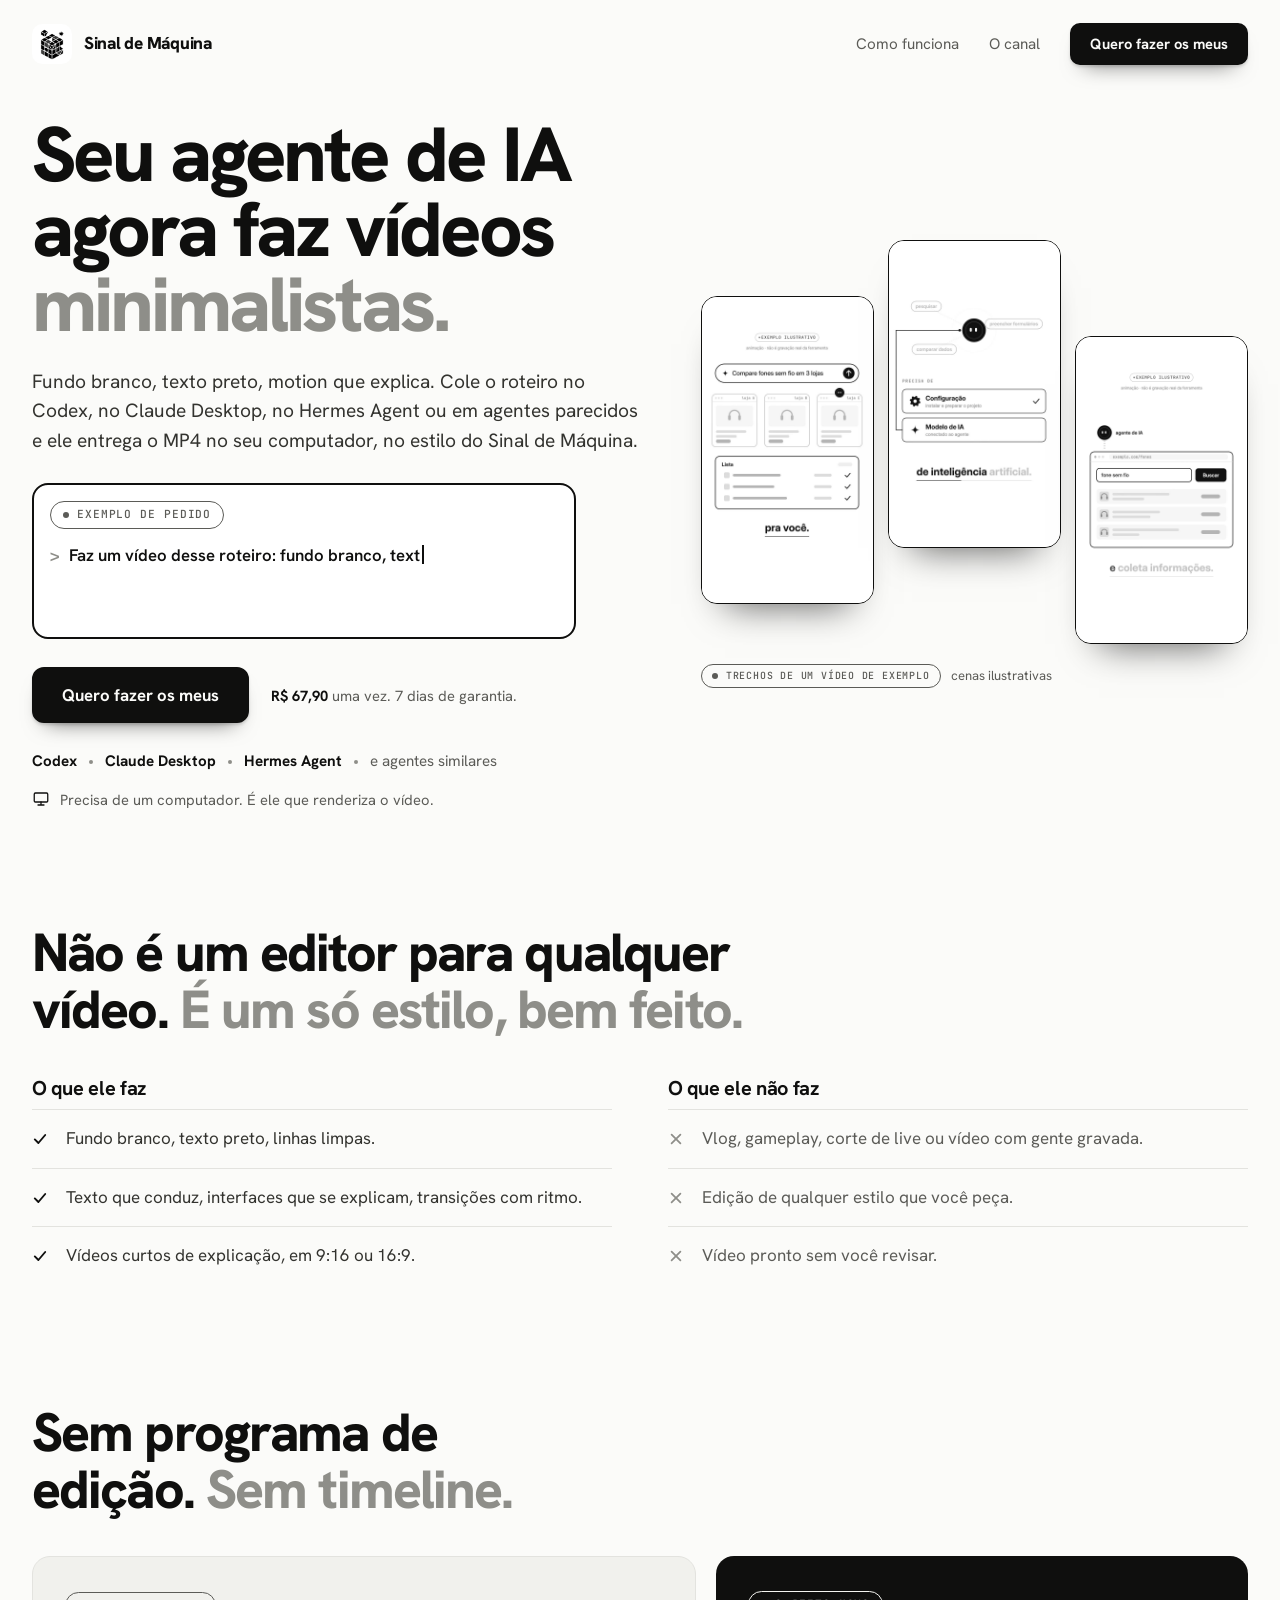
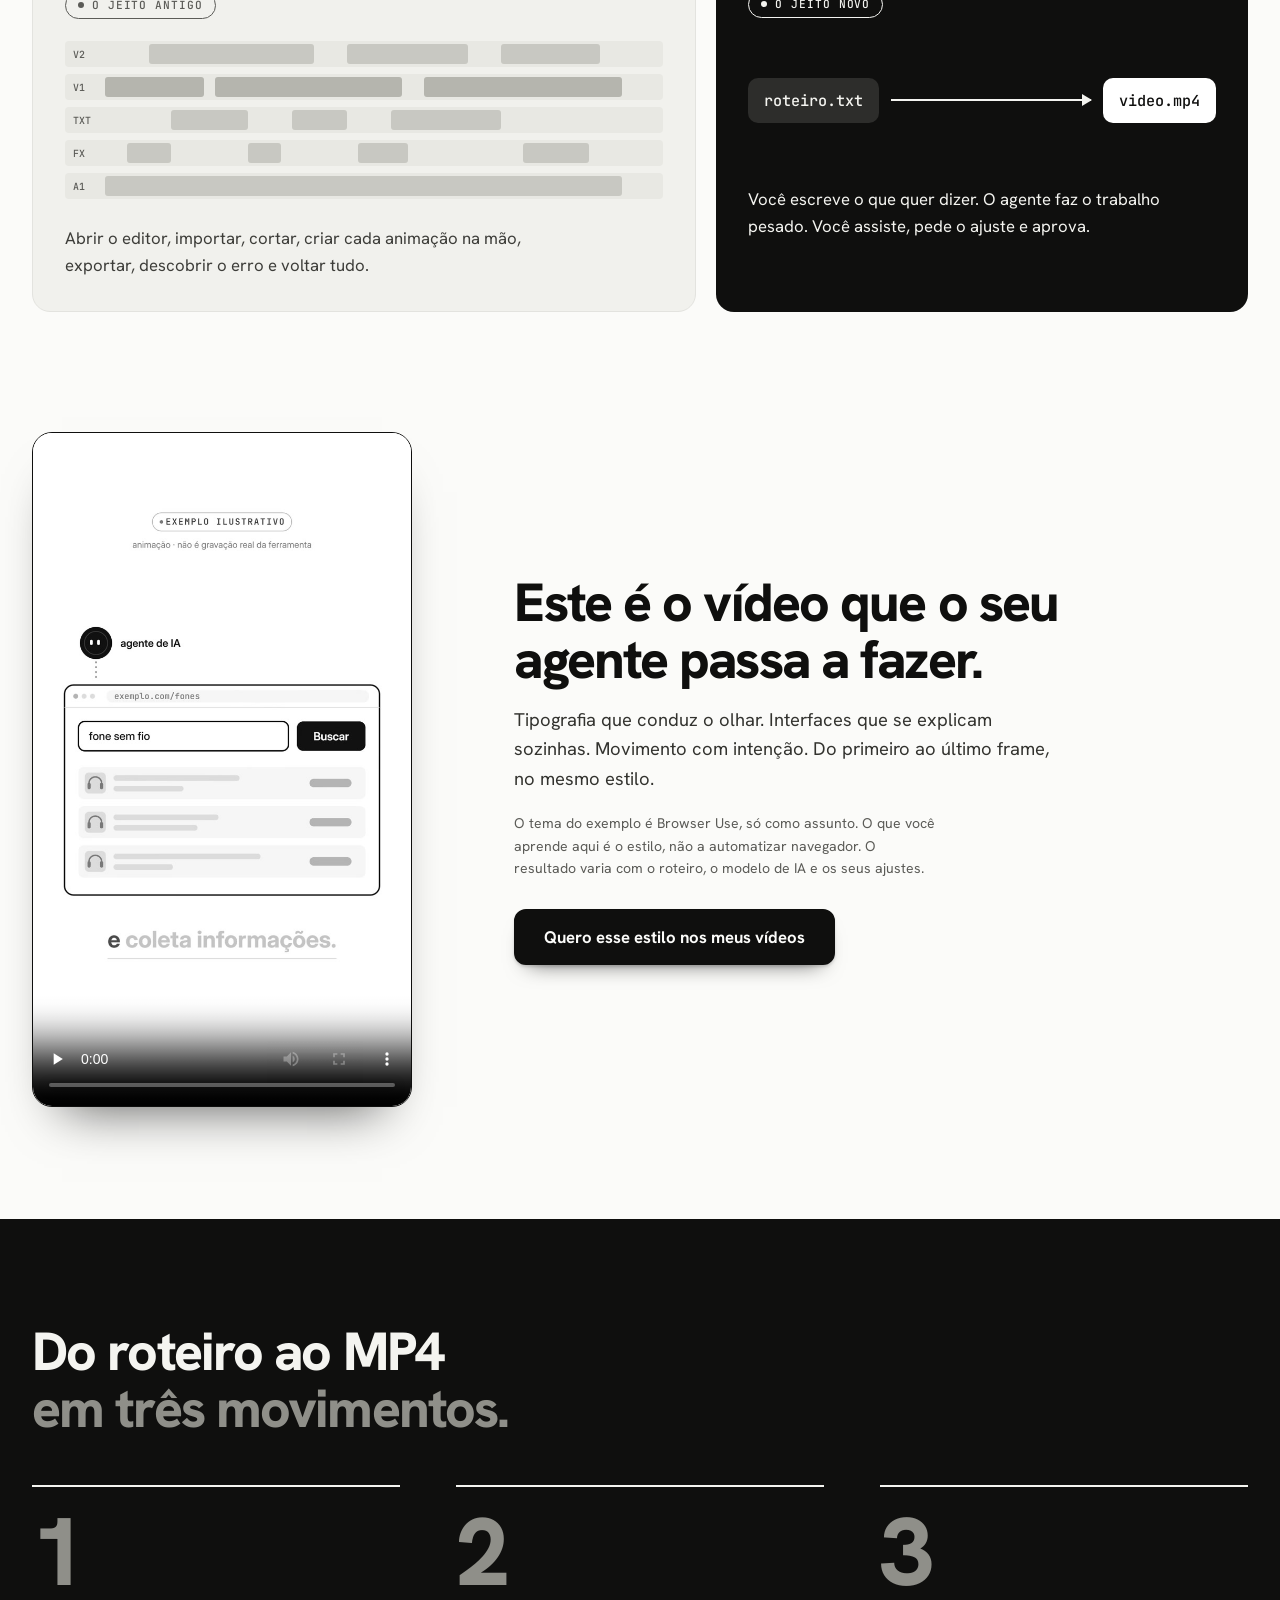
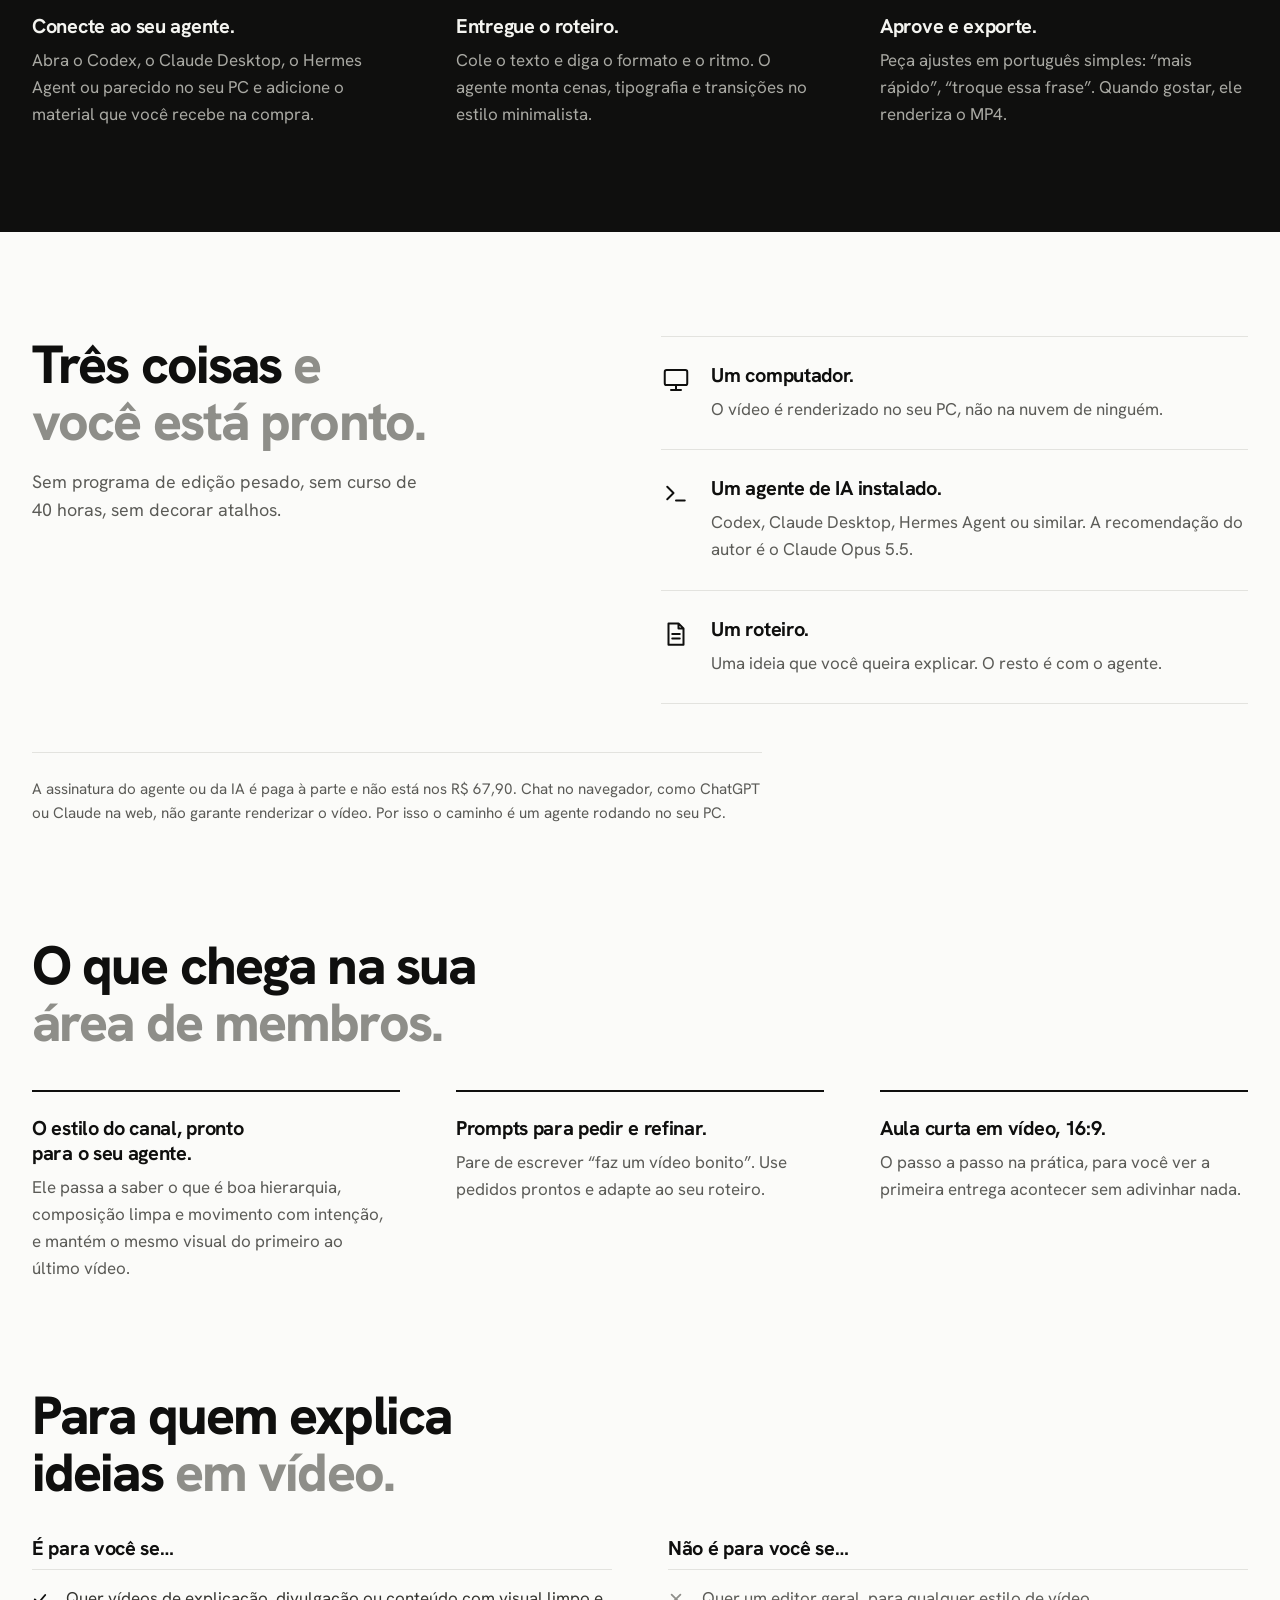
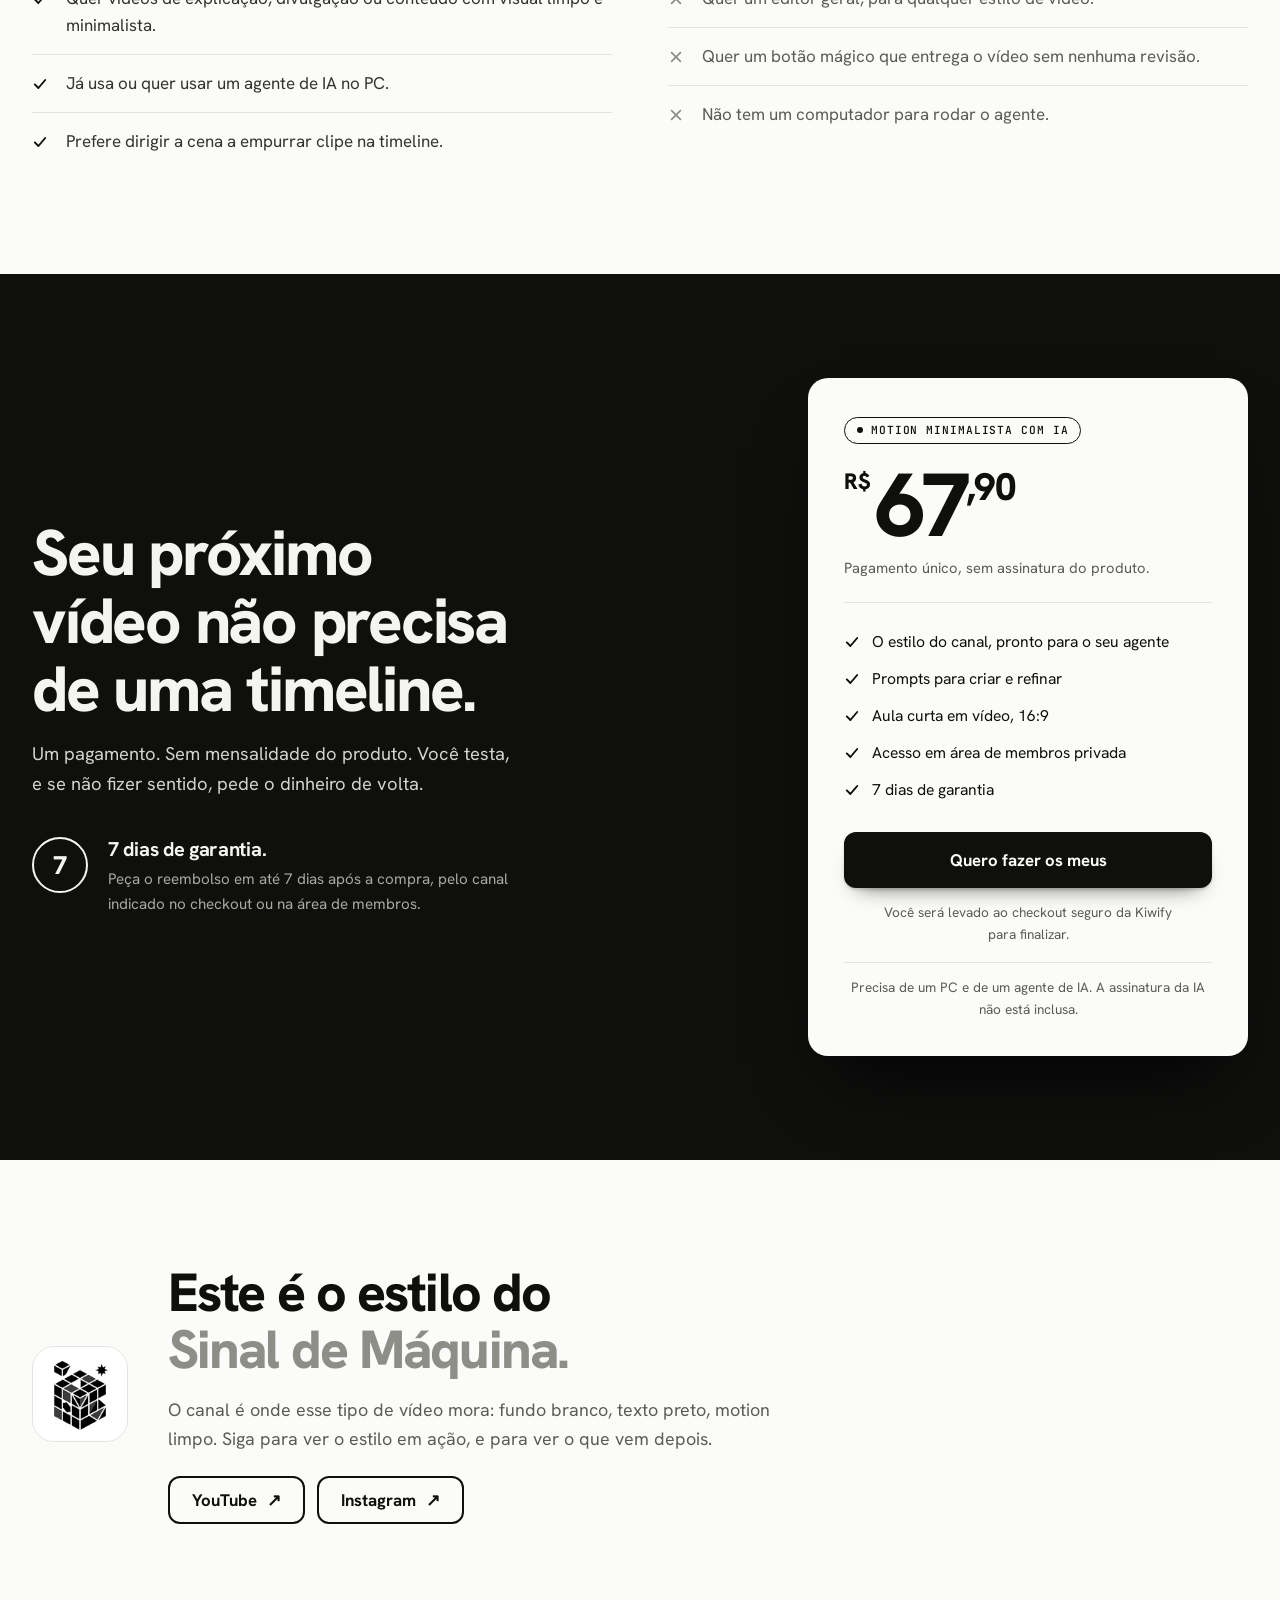
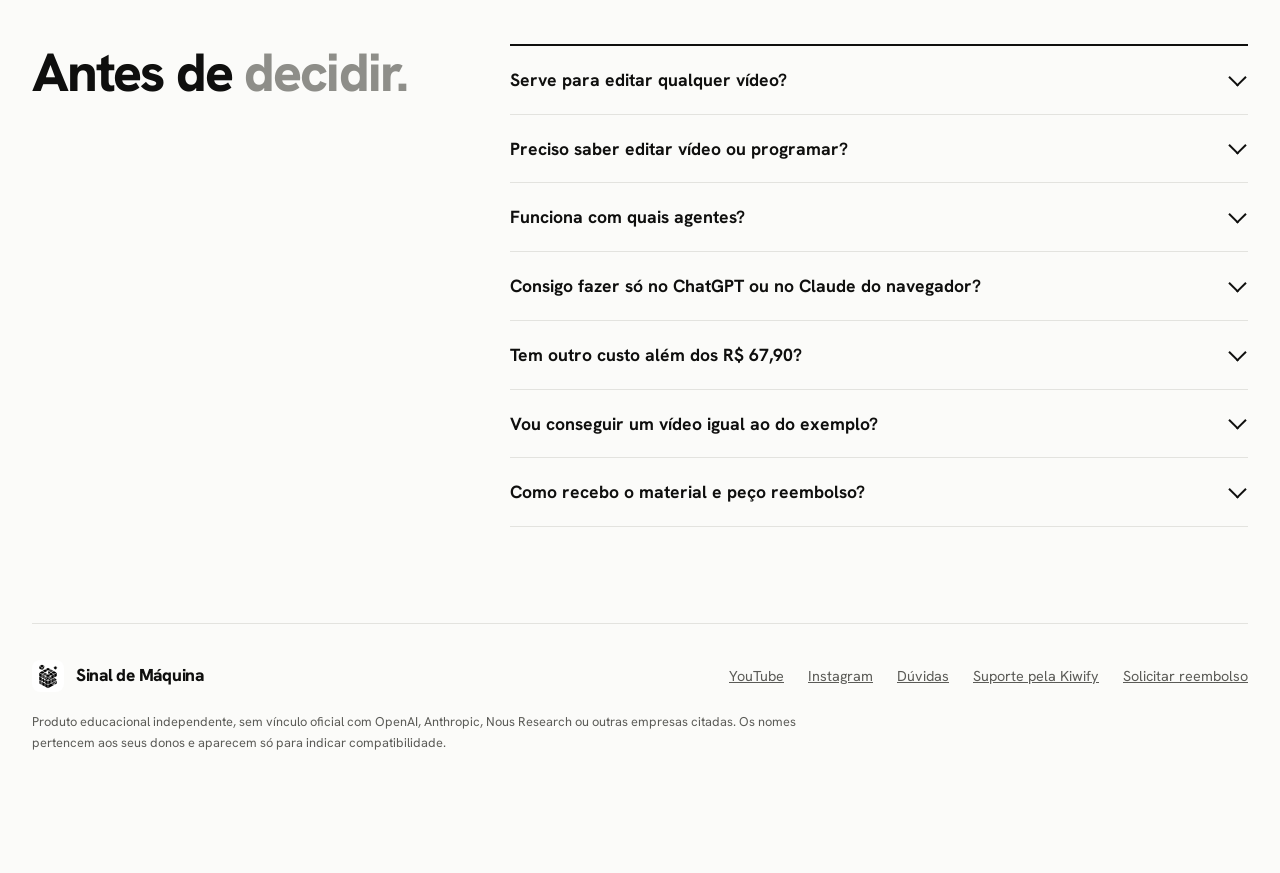
==== commit ce82140e: "feat: rebrand to Sinal de Máquina, white/black minimalist style, scope to minimalist videos only" ====
--- a/site/index.html
+++ b/site/index.html
@@ -3,19 +3,20 @@
 <head>
 <meta charset="UTF-8">
 <meta name="viewport" content="width=device-width,initial-scale=1">
-<meta name="theme-color" content="#0d0c0b">
-<title>Fim da Timeline: seu agente de IA agora edita vídeo</title>
-<meta name="description" content="Cole o roteiro no Codex, Claude Desktop, Hermes Agent ou similar e deixe a IA montar, animar e renderizar o vídeo no seu PC. R$ 67,90, pagamento único, 7 dias de garantia.">
-<link rel="canonical" href="https://fimdatimeline.pages.dev/">
+<meta name="theme-color" content="#fbfbf9">
+<title>Vídeos minimalistas feitos pela sua IA | Sinal de Máquina</title>
+<meta name="description" content="Fundo branco, texto preto, motion que explica. Seu agente de IA (Codex, Claude Desktop, Hermes Agent ou similar) faz vídeos minimalistas no seu PC. R$ 67,90, pagamento único, 7 dias de garantia.">
+<link rel="canonical" href="https://sinaldemaquina.pages.dev/">
 <meta property="og:type" content="website">
 <meta property="og:locale" content="pt_BR">
-<meta property="og:title" content="Fim da Timeline: seu agente de IA agora edita vídeo">
-<meta property="og:description" content="Entregue o roteiro ao seu agente de IA e receba o vídeo em motion minimalista, renderizado no seu PC. R$ 67,90, uma vez.">
-<meta property="og:url" content="https://fimdatimeline.pages.dev/">
-<meta property="og:image" content="https://fimdatimeline.pages.dev/assets/hero.jpg">
+<meta property="og:site_name" content="Sinal de Máquina">
+<meta property="og:title" content="Vídeos minimalistas feitos pela sua IA">
+<meta property="og:description" content="Fundo branco, texto preto, motion que explica. Seu agente de IA faz o vídeo no seu PC. R$ 67,90, uma vez.">
+<meta property="og:url" content="https://sinaldemaquina.pages.dev/">
+<meta property="og:image" content="https://sinaldemaquina.pages.dev/assets/hero.jpg">
 <meta name="twitter:card" content="summary_large_image">
-<link rel="icon" href="assets/favicon.svg" type="image/svg+xml">
-<link rel="preload" href="assets/fonts/bricolage-grotesque-800.woff2" as="font" type="font/woff2" crossorigin>
+<link rel="icon" href="assets/logo.jpg" type="image/jpeg">
+<link rel="preload" href="assets/fonts/hanken-grotesk-800.woff2" as="font" type="font/woff2" crossorigin>
 <link rel="stylesheet" href="styles.css">
 <script src="config.js" defer></script>
 <script src="app.js" defer></script>
@@ -24,11 +25,11 @@
 <a class="skip-link" href="#conteudo">Pular para o conteúdo</a>
 
 <header class="header wrap">
-  <a class="brand" href="#inicio" aria-label="Fim da Timeline, início"><i class="rec" aria-hidden="true"></i>Fim da Timeline</a>
+  <a class="brand" href="#inicio" aria-label="Sinal de Máquina, início"><img src="assets/logo.jpg" alt="" width="40" height="40">Sinal de Máquina</a>
   <nav aria-label="Navegação principal">
     <a class="nav-link" href="#como">Como funciona</a>
-    <a class="nav-link" href="#requisitos">O que você precisa</a>
-    <a class="button button-small js-buy" href="#oferta">Quero editar com IA</a>
+    <a class="nav-link" href="#canal">O canal</a>
+    <a class="button button-small js-buy" href="#oferta">Quero fazer os meus</a>
   </nav>
 </header>
 
@@ -36,17 +37,17 @@
 
 <section class="hero wrap" id="inicio">
   <div class="hero-copy">
-    <h1>Seu agente de IA agora <em>edita</em> vídeo.</h1>
-    <p class="lead">Cole o roteiro no Codex, no Claude Desktop, no Hermes Agent ou em agentes parecidos. Ele monta as cenas, anima o texto e entrega o MP4 direto no seu computador.</p>
+    <h1>Seu agente de IA agora faz vídeos <span class="soft">minimalistas.</span></h1>
+    <p class="lead">Fundo branco, texto preto, motion que explica. Cole o roteiro no Codex, no Claude Desktop, no Hermes Agent ou em agentes parecidos e ele entrega o MP4 no seu computador, no estilo do Sinal de Máquina.</p>
 
     <div class="prompt" aria-label="Exemplo de pedido ao agente">
-      <div class="prompt-bar"><i></i><i></i><i></i><span>seu agente</span></div>
-      <p class="prompt-line"><span class="prompt-sign" aria-hidden="true">&gt;</span><span class="prompt-text" data-text="Pega esse roteiro e faz um vídeo 9:16 em motion minimalista.">Pega esse roteiro e faz um vídeo 9:16 em motion minimalista.</span><span class="caret" aria-hidden="true"></span></p>
+      <div class="prompt-bar"><span class="pill">exemplo de pedido</span></div>
+      <p class="prompt-line"><span class="prompt-sign" aria-hidden="true">&gt;</span><span class="prompt-text" data-text="Faz um vídeo desse roteiro: fundo branco, texto preto, motion minimalista, 9:16.">Faz um vídeo desse roteiro: fundo branco, texto preto, motion minimalista, 9:16.</span><span class="caret" aria-hidden="true"></span></p>
       <p class="prompt-result"><svg viewBox="0 0 20 20" width="16" height="16" aria-hidden="true"><path d="M4 10.5l4 4 8-9" fill="none" stroke="currentColor" stroke-width="2.2" stroke-linecap="round" stroke-linejoin="round"/></svg>video-final.mp4 pronto para revisar</p>
     </div>
 
     <div class="cta-row">
-      <a class="button js-buy" href="#oferta">Quero meu agente editando</a>
+      <a class="button js-buy" href="#oferta">Quero fazer os meus</a>
       <p class="micro"><strong>R$ 67,90</strong> uma vez. 7 dias de garantia.</p>
     </div>
 
@@ -60,15 +61,37 @@
     <video class="loop-video r1" muted loop playsinline preload="metadata" poster="assets/hero.jpg" aria-label="Trecho de motion minimalista: pedido digitado e lojas comparadas lado a lado"><source src="assets/hero.mp4" type="video/mp4"></video>
     <video class="loop-video r2" muted loop playsinline preload="metadata" poster="assets/ritmo.jpg" aria-label="Trecho de motion minimalista: agente conectado ao modelo de IA"><source src="assets/ritmo.mp4" type="video/mp4"></video>
     <video class="loop-video r3" muted loop playsinline preload="metadata" poster="assets/detalhe.jpg" aria-label="Trecho de motion minimalista: agente coletando informações em uma página"><source src="assets/detalhe.mp4" type="video/mp4"></video>
-    <p class="reel-note">Trechos de um vídeo de exemplo, em cenas ilustrativas.</p>
+    <p class="reel-note"><span class="pill">trechos de um vídeo de exemplo</span> cenas ilustrativas</p>
+  </div>
+</section>
+
+<section class="scope wrap" aria-labelledby="scope-h">
+  <h2 id="scope-h">Não é um editor para qualquer vídeo. <span class="soft">É um só estilo, bem feito.</span></h2>
+  <div class="scope-grid">
+    <div>
+      <h3>O que ele faz</h3>
+      <ul class="yes">
+        <li>Fundo branco, texto preto, linhas limpas.</li>
+        <li>Texto que conduz, interfaces que se explicam, transições com ritmo.</li>
+        <li>Vídeos curtos de explicação, em 9:16 ou 16:9.</li>
+      </ul>
+    </div>
+    <div>
+      <h3>O que ele não faz</h3>
+      <ul class="no">
+        <li>Vlog, gameplay, corte de live ou vídeo com gente gravada.</li>
+        <li>Edição de qualquer estilo que você peça.</li>
+        <li>Vídeo pronto sem você revisar.</li>
+      </ul>
+    </div>
   </div>
 </section>
 
 <section class="versus wrap" aria-labelledby="versus-h">
-  <h2 id="versus-h">Timeline é para quem tem tempo sobrando.</h2>
+  <h2 id="versus-h">Sem programa de edição. <span class="soft">Sem timeline.</span></h2>
   <div class="versus-grid">
     <div class="old">
-      <p class="versus-label">O jeito antigo</p>
+      <p class="versus-label"><span class="pill">o jeito antigo</span></p>
       <div class="tracks" aria-hidden="true">
         <div><b>V2</b><span style="--l:8;--w:30"></span><span style="--l:44;--w:22"></span><span style="--l:72;--w:18"></span></div>
         <div><b>V1</b><span style="--l:0;--w:18"></span><span style="--l:20;--w:34"></span><span style="--l:58;--w:36"></span></div>
@@ -79,7 +102,7 @@
       <p class="versus-text">Abrir o editor, importar, cortar, criar cada animação na mão, exportar, descobrir o erro e voltar tudo.</p>
     </div>
     <div class="new">
-      <p class="versus-label">O jeito novo</p>
+      <p class="versus-label"><span class="pill">o jeito novo</span></p>
       <div class="one-line" aria-hidden="true"><span>roteiro.txt</span><i></i><span class="out">video.mp4</span></div>
       <p class="versus-text">Você escreve o que quer dizer. O agente faz o trabalho pesado. Você assiste, pede o ajuste e aprova.</p>
     </div>
@@ -91,19 +114,19 @@
     <video controls playsinline preload="none" poster="assets/detalhe.jpg" aria-label="Vídeo de exemplo completo em motion minimalista"><source src="assets/exemplo.mp4" type="video/mp4">Seu navegador não reproduz este vídeo. <a href="assets/exemplo.mp4">Abrir o MP4</a>.</video>
   </div>
   <div class="demo-copy">
-    <h2 id="demo-h">Este é o acabamento que você passa a pedir.</h2>
-    <p>Texto que conduz o olhar. Interfaces que se explicam sozinhas. Transições com ritmo. Sem arrastar um único clipe.</p>
-    <p class="fine">O tema do exemplo é Browser Use, só como assunto. O que você aprende aqui é a edição, não a automatizar navegador. O resultado varia com o roteiro, o modelo de IA e os seus ajustes.</p>
-    <a class="button js-buy" href="#oferta">Quero esse nível no meu canal</a>
+    <h2 id="demo-h">Este é o vídeo que o seu agente passa a fazer.</h2>
+    <p>Tipografia que conduz o olhar. Interfaces que se explicam sozinhas. Movimento com intenção. Do primeiro ao último frame, no mesmo estilo.</p>
+    <p class="fine">O tema do exemplo é Browser Use, só como assunto. O que você aprende aqui é o estilo, não a automatizar navegador. O resultado varia com o roteiro, o modelo de IA e os seus ajustes.</p>
+    <a class="button js-buy" href="#oferta">Quero esse estilo nos meus vídeos</a>
   </div>
 </section>
 
 <section class="how" id="como" aria-labelledby="how-h">
   <div class="wrap">
-    <h2 id="how-h">Do roteiro ao MP4 em três movimentos.</h2>
+    <h2 id="how-h">Do roteiro ao MP4 <span class="soft">em três movimentos.</span></h2>
     <ol class="steps">
       <li><span class="n">1</span><div><h3>Conecte ao seu agente.</h3><p>Abra o Codex, o Claude Desktop, o Hermes Agent ou parecido no seu PC e adicione o material que você recebe na compra.</p></div></li>
-      <li><span class="n">2</span><div><h3>Entregue o roteiro.</h3><p>Cole o texto e diga o formato, o ritmo e o tom. O agente monta cenas, tipografia e transições.</p></div></li>
+      <li><span class="n">2</span><div><h3>Entregue o roteiro.</h3><p>Cole o texto e diga o formato e o ritmo. O agente monta cenas, tipografia e transições no estilo minimalista.</p></div></li>
       <li><span class="n">3</span><div><h3>Aprove e exporte.</h3><p>Peça ajustes em português simples: “mais rápido”, “troque essa frase”. Quando gostar, ele renderiza o MP4.</p></div></li>
     </ol>
   </div>
@@ -112,8 +135,8 @@
 <section class="needs" id="requisitos" aria-labelledby="needs-h">
   <div class="wrap needs-layout">
     <div>
-      <h2 id="needs-h">Três coisas e você está pronto.</h2>
-      <p class="needs-lead">Sem editor pesado, sem curso de 40 horas, sem decorar atalhos.</p>
+      <h2 id="needs-h">Três coisas <span class="soft">e você está pronto.</span></h2>
+      <p class="needs-lead">Sem programa de edição pesado, sem curso de 40 horas, sem decorar atalhos.</p>
     </div>
     <ul class="needs-list">
       <li><svg viewBox="0 0 24 24" width="30" height="30" aria-hidden="true"><rect x="3" y="4" width="18" height="12" rx="1.5" fill="none" stroke="currentColor" stroke-width="1.6"/><path d="M8 20h8M12 16v4" fill="none" stroke="currentColor" stroke-width="1.6" stroke-linecap="round"/></svg><div><h3>Um computador.</h3><p>O vídeo é renderizado no seu PC, não na nuvem de ninguém.</p></div></li>
@@ -125,21 +148,21 @@
 </section>
 
 <section class="included wrap" aria-labelledby="inc-h">
-  <h2 id="inc-h">O que chega na sua área de membros.</h2>
+  <h2 id="inc-h">O que chega na sua <span class="soft">área de membros.</span></h2>
   <div class="inc-list">
-    <article><h3>A direção visual pronta para o seu agente.</h3><p>Ele passa a saber o que é boa hierarquia, boa composição e bom movimento, e mantém o mesmo estilo do primeiro ao último vídeo.</p></article>
+    <article><h3>O estilo do canal, pronto para o seu agente.</h3><p>Ele passa a saber o que é boa hierarquia, composição limpa e movimento com intenção, e mantém o mesmo visual do primeiro ao último vídeo.</p></article>
     <article><h3>Prompts para pedir e refinar.</h3><p>Pare de escrever “faz um vídeo bonito”. Use pedidos prontos e adapte ao seu roteiro.</p></article>
     <article><h3>Aula curta em vídeo, 16:9.</h3><p>O passo a passo na prática, para você ver a primeira entrega acontecer sem adivinhar nada.</p></article>
   </div>
 </section>
 
 <section class="fit wrap" aria-labelledby="fit-h">
-  <h2 id="fit-h">Para quem explica ideias em vídeo.</h2>
+  <h2 id="fit-h">Para quem explica ideias <span class="soft">em vídeo.</span></h2>
   <div class="fit-grid">
     <div>
       <h3>É para você se…</h3>
       <ul class="yes">
-        <li>Cria conteúdo, aulas, vendas ou divulgação e perde horas na edição.</li>
+        <li>Quer vídeos de explicação, divulgação ou conteúdo com visual limpo e minimalista.</li>
         <li>Já usa ou quer usar um agente de IA no PC.</li>
         <li>Prefere dirigir a cena a empurrar clipe na timeline.</li>
       </ul>
@@ -147,9 +170,9 @@
     <div>
       <h3>Não é para você se…</h3>
       <ul class="no">
+        <li>Quer um editor geral, para qualquer estilo de vídeo.</li>
         <li>Quer um botão mágico que entrega o vídeo sem nenhuma revisão.</li>
         <li>Não tem um computador para rodar o agente.</li>
-        <li>Procura software pronto ou projeto-base para revender.</li>
       </ul>
     </div>
   </div>
@@ -166,31 +189,44 @@
       </div>
     </div>
     <div class="offer-card">
-      <p class="offer-name">Fim da Timeline</p>
+      <p class="offer-name"><span class="pill">motion minimalista com IA</span></p>
       <div class="price"><span>R$</span>67<span>,90</span></div>
       <p class="payment-note">Pagamento único, sem assinatura do produto.</p>
       <ul class="offer-items">
-        <li>Direção visual pronta para o seu agente</li>
+        <li>O estilo do canal, pronto para o seu agente</li>
         <li>Prompts para criar e refinar</li>
         <li>Aula curta em vídeo, 16:9</li>
         <li>Acesso em área de membros privada</li>
         <li>7 dias de garantia</li>
       </ul>
-      <a class="button button-block purchase-button js-buy" href="#oferta" id="buy-main">Quero meu agente editando</a>
+      <a class="button button-block purchase-button js-buy" href="#oferta" id="buy-main">Quero fazer os meus</a>
       <p class="checkout-status" id="checkout-status" role="status">Você será levado ao checkout seguro da Kiwify para finalizar.</p>
       <p class="offer-small">Precisa de um PC e de um agente de IA. A assinatura da IA não está inclusa.</p>
     </div>
   </div>
 </section>
 
+<section class="channel wrap" id="canal" aria-labelledby="channel-h">
+  <img class="channel-logo" src="assets/logo.jpg" alt="Logo do Sinal de Máquina" width="96" height="96">
+  <div>
+    <h2 id="channel-h">Este é o estilo do <span class="soft">Sinal de Máquina.</span></h2>
+    <p>O canal é onde esse tipo de vídeo mora: fundo branco, texto preto, motion limpo. Siga para ver o estilo em ação, e para ver o que vem depois.</p>
+    <div class="channel-links">
+      <a class="button button-ghost" href="https://www.youtube.com/@SinaldeMaquina" target="_blank" rel="noopener noreferrer">YouTube <span aria-hidden="true">↗</span></a>
+      <a class="button button-ghost" href="https://www.instagram.com/sinaldemaquina/" target="_blank" rel="noopener noreferrer">Instagram <span aria-hidden="true">↗</span></a>
+    </div>
+  </div>
+</section>
+
 <section class="faq wrap" id="duvidas" aria-labelledby="faq-h">
-  <h2 id="faq-h">Antes de decidir.</h2>
+  <h2 id="faq-h">Antes de <span class="soft">decidir.</span></h2>
   <div class="faq-list">
-    <details><summary>Preciso saber editar vídeo ou programar?</summary><p>Não precisa saber editar. A ideia é justamente dirigir o agente com palavras. Como o agente roda no seu PC, pode haver alguma instalação ou ajuste, e a aula mostra o caminho. Você sempre revisa o resultado.</p></details>
+    <details><summary>Serve para editar qualquer vídeo?</summary><p>Não. O produto faz um estilo só: vídeos minimalistas de fundo branco, texto preto e motion limpo, como os do Sinal de Máquina. Não serve para vlog, gameplay, corte de live ou vídeo com pessoas gravadas.</p></details>
+    <details><summary>Preciso saber editar vídeo ou programar?</summary><p>Não precisa saber editar. A ideia é dirigir o agente com palavras. Como o agente roda no seu PC, pode haver alguma instalação ou ajuste, e a aula mostra o caminho. Você sempre revisa o resultado.</p></details>
     <details><summary>Funciona com quais agentes?</summary><p>Com agentes de IA que rodam no seu computador, como Codex, Claude Desktop e Hermes Agent, e outros parecidos. Quanto mais capaz o modelo por trás, melhor o resultado. O autor recomenda o Claude Opus 5.5.</p></details>
-    <details><summary>Consigo fazer só no ChatGPT ou no Claude do navegador?</summary><p>Não é o caminho recomendado. Chats na web variam conforme modelo e plano, e não garantem renderizar um MP4. Para editar de verdade, use um agente no seu PC.</p></details>
+    <details><summary>Consigo fazer só no ChatGPT ou no Claude do navegador?</summary><p>Não é o caminho recomendado. Chats na web variam conforme modelo e plano, e não garantem renderizar um MP4. Use um agente no seu PC.</p></details>
     <details><summary>Tem outro custo além dos R$ 67,90?</summary><p>Pode ter. O valor cobre apenas o material. Assinaturas de IA, créditos e eventuais serviços são contratados à parte.</p></details>
-    <details><summary>Vou conseguir um vídeo igual ao do exemplo?</summary><p>O exemplo mostra o nível de acabamento possível, não uma promessa individual. O resultado depende do roteiro, do modelo, da sua direção e dos ajustes. Não há prazo fixo de produção.</p></details>
+    <details><summary>Vou conseguir um vídeo igual ao do exemplo?</summary><p>O exemplo mostra o estilo e o nível de acabamento, não uma promessa individual. O resultado depende do roteiro, do modelo, da sua direção e dos ajustes. Não há prazo fixo de produção.</p></details>
     <details><summary>Como recebo o material e peço reembolso?</summary><p>Após a confirmação da compra, siga as instruções de acesso à área de membros mostradas no checkout. Tudo é entregue lá, não nesta página. O reembolso pode ser pedido em até 7 dias após a compra.</p></details>
   </div>
 </section>
@@ -198,11 +234,11 @@
 </main>
 
 <footer class="footer wrap">
-  <a class="brand" href="#inicio"><i class="rec" aria-hidden="true"></i>Fim da Timeline</a>
-  <div class="footer-links"><a href="#duvidas">Dúvidas</a><a href="https://ajuda.kiwify.com.br/pt-br/article/como-entrar-em-contato-com-o-produtor-1qoi7wc/" target="_blank" rel="noopener noreferrer">Suporte pela Kiwify</a><a href="https://reembolso.kiwify.com.br/" target="_blank" rel="noopener noreferrer">Solicitar reembolso</a></div>
+  <a class="brand" href="#inicio"><img src="assets/logo.jpg" alt="" width="32" height="32">Sinal de Máquina</a>
+  <div class="footer-links"><a href="https://www.youtube.com/@SinaldeMaquina" target="_blank" rel="noopener noreferrer">YouTube</a><a href="https://www.instagram.com/sinaldemaquina/" target="_blank" rel="noopener noreferrer">Instagram</a><a href="#duvidas">Dúvidas</a><a href="https://ajuda.kiwify.com.br/pt-br/article/como-entrar-em-contato-com-o-produtor-1qoi7wc/" target="_blank" rel="noopener noreferrer">Suporte pela Kiwify</a><a href="https://reembolso.kiwify.com.br/" target="_blank" rel="noopener noreferrer">Solicitar reembolso</a></div>
   <p class="footer-disclosure">Produto educacional independente, sem vínculo oficial com OpenAI, Anthropic, Nous Research ou outras empresas citadas. Os nomes pertencem aos seus donos e aparecem só para indicar compatibilidade.</p>
 </footer>
 
-<div class="sticky-cta" id="sticky" aria-hidden="true"><a class="button button-block js-buy" href="#oferta" tabindex="-1">Quero meu agente editando</a></div>
+<div class="sticky-cta" id="sticky" aria-hidden="true"><a class="button button-block js-buy" href="#oferta" tabindex="-1">Quero fazer os meus</a></div>
 </body>
 </html>
--- a/site/styles.css
+++ b/site/styles.css
@@ -1,118 +1,133 @@
 @charset "UTF-8";
-@font-face{font-family:"Bricolage Grotesque";font-weight:700;font-display:swap;src:url(assets/fonts/bricolage-grotesque-700.woff2) format("woff2")}
-@font-face{font-family:"Bricolage Grotesque";font-weight:800;font-display:swap;src:url(assets/fonts/bricolage-grotesque-800.woff2) format("woff2")}
 @font-face{font-family:"Hanken Grotesk";font-weight:400;font-display:swap;src:url(assets/fonts/hanken-grotesk-400.woff2) format("woff2")}
 @font-face{font-family:"Hanken Grotesk";font-weight:600;font-display:swap;src:url(assets/fonts/hanken-grotesk-600.woff2) format("woff2")}
+@font-face{font-family:"Hanken Grotesk";font-weight:700;font-display:swap;src:url(assets/fonts/hanken-grotesk-700.woff2) format("woff2")}
+@font-face{font-family:"Hanken Grotesk";font-weight:800;font-display:swap;src:url(assets/fonts/hanken-grotesk-800.woff2) format("woff2")}
+@font-face{font-family:"JetBrains Mono";font-weight:500;font-display:swap;src:url(assets/fonts/jetbrains-mono-500.woff2) format("woff2")}
 
 :root{
-  --bg:#0d0c0b;--bg-2:#161412;--ink:#f4efe6;--mute:#aaa397;--line:#2c2926;
-  --accent:#ff4b2b;--accent-ink:#140a07;--paper:#f4efe6;--paper-ink:#171412;--paper-mute:#5c554c;
-  --display:"Bricolage Grotesque","Helvetica Neue",sans-serif;--body:"Hanken Grotesk","Helvetica Neue",sans-serif;
+  --bg:#fbfbf9;--ink:#0f0f0e;--mute:#5b5b57;--soft:#8e8e89;--line:#e3e3df;--surface:#f1f1ed;
+  --night:#0f0f0e;--night-ink:#f4f4f0;--night-mute:#a9a9a3;--night-line:#2d2d2b;
+  --font:"Hanken Grotesk","Helvetica Neue",Arial,sans-serif;--mono:"JetBrains Mono",ui-monospace,monospace;
   --ease:cubic-bezier(.16,1,.3,1);
 }
 *{box-sizing:border-box}
-html{scroll-behavior:smooth;scroll-padding-top:24px;scrollbar-color:#3a3632 var(--bg)}
-body{margin:0;background:var(--bg);color:var(--ink);font:400 17px/1.6 var(--body);-webkit-font-smoothing:antialiased;text-rendering:optimizeLegibility}
-::selection{background:var(--accent);color:var(--accent-ink)}
-::-webkit-scrollbar{width:12px}::-webkit-scrollbar-track{background:var(--bg)}::-webkit-scrollbar-thumb{background:#3a3632;border-radius:8px;border:3px solid var(--bg)}
+html{scroll-behavior:smooth;scroll-padding-top:24px;scrollbar-color:#bdbdb7 var(--bg)}
+body{margin:0;background:var(--bg);color:var(--ink);font:400 17px/1.6 var(--font);-webkit-font-smoothing:antialiased;text-rendering:optimizeLegibility}
+::selection{background:var(--ink);color:var(--bg)}
+::-webkit-scrollbar{width:12px}::-webkit-scrollbar-track{background:var(--bg)}::-webkit-scrollbar-thumb{background:#c9c9c4;border-radius:8px;border:3px solid var(--bg)}
 a{color:inherit}
 h1,h2,h3,p,ul,ol{margin-top:0}
-h1,h2,h3{font-family:var(--display);font-weight:800;text-wrap:balance}
-h2{font-size:clamp(2rem,4.4vw,3.6rem);line-height:1.05;letter-spacing:-.03em;margin-bottom:1.1rem}
-h3{font-size:1.3rem;line-height:1.2;letter-spacing:-.015em;font-weight:700;margin-bottom:.5rem}
+h1,h2,h3{font-weight:800;text-wrap:balance}
+h2{font-size:clamp(2rem,4.2vw,3.5rem);line-height:1.06;letter-spacing:-.035em;margin-bottom:1.1rem}
+h3{font-size:1.25rem;line-height:1.25;letter-spacing:-.015em;font-weight:700;margin-bottom:.5rem}
 p{text-wrap:pretty}
-a:focus-visible,button:focus-visible,summary:focus-visible,video:focus-visible{outline:2px solid var(--accent);outline-offset:4px}
+.soft{color:var(--soft)}
+a:focus-visible,button:focus-visible,summary:focus-visible,video:focus-visible{outline:2px solid var(--ink);outline-offset:4px}
 .wrap{max-width:1240px;margin-inline:auto;width:calc(100% - 64px)}
 [hidden]{display:none!important}
 .skip-link{position:fixed;left:12px;top:-100px;z-index:100;background:var(--ink);color:var(--bg);padding:12px 20px;border-radius:6px}.skip-link:focus{top:12px}
 
+.pill{display:inline-flex;align-items:center;gap:8px;font:500 .7rem/1 var(--mono);letter-spacing:.08em;text-transform:uppercase;border:1.5px solid currentColor;border-radius:999px;padding:7px 12px}
+.pill:before{content:"";width:6px;height:6px;border-radius:50%;background:currentColor}
+
 /* Header */
 .header{display:flex;align-items:center;justify-content:space-between;height:88px}
-.brand{display:inline-flex;align-items:center;gap:11px;font:800 1.05rem/1 var(--display);letter-spacing:-.01em;text-decoration:none}
-.rec{width:11px;height:11px;border-radius:50%;background:var(--accent);display:inline-block;animation:rec 2.4s ease-in-out infinite}
-@keyframes rec{0%,100%{opacity:1}50%{opacity:.35}}
+.brand{display:inline-flex;align-items:center;gap:12px;font:800 1.08rem/1 var(--font);letter-spacing:-.015em;text-decoration:none}
+.brand img{border-radius:10px;display:block}
 nav{display:flex;align-items:center;gap:30px;font-size:.95rem}
 .nav-link{text-decoration:none;color:var(--mute);padding:10px 0;transition:color .2s}
 .nav-link:hover{color:var(--ink)}
 
 /* Buttons */
-.button{display:inline-flex;align-items:center;justify-content:center;gap:10px;min-height:56px;padding:15px 28px;background:var(--accent);color:var(--accent-ink);font:700 1.05rem/1.2 var(--body);border:0;border-radius:10px;text-decoration:none;cursor:pointer;box-shadow:0 10px 24px -10px #ff4b2b88,0 2px 4px #0006;transition:transform .25s var(--ease),box-shadow .25s var(--ease),background .2s}
-.button:hover{transform:translateY(-2px);background:#ff6044;box-shadow:0 16px 30px -12px #ff4b2bbb,0 2px 4px #0006}
-.button:active{transform:translateY(0)}
-.button-small{min-height:42px;padding:10px 18px;font-size:.92rem;border-radius:8px}
+.button{display:inline-flex;align-items:center;justify-content:center;gap:10px;min-height:56px;padding:15px 28px;background:var(--ink);color:var(--bg);font:700 1.05rem/1.2 var(--font);border:2px solid var(--ink);border-radius:12px;text-decoration:none;cursor:pointer;box-shadow:0 12px 22px -14px #000a,0 2px 3px #0002;transition:transform .25s var(--ease),box-shadow .25s var(--ease),background .2s}
+.button:hover{transform:translateY(-2px);background:#2b2b29;box-shadow:0 18px 28px -14px #000b,0 2px 3px #0002}
+.button:active{transform:none}
+.button-small{min-height:42px;padding:9px 18px;font-size:.92rem;border-radius:10px}
 .button-block{width:100%}
-.button[aria-disabled=true]{background:#3a3632;color:#bdb6aa;box-shadow:none;pointer-events:none}
+.button-ghost{background:transparent;color:var(--ink);box-shadow:none}
+.button-ghost:hover{background:var(--ink);color:var(--bg);box-shadow:none}
+.button[aria-disabled=true]{background:#d6d6d1;border-color:#d6d6d1;color:#6b6b66;box-shadow:none;pointer-events:none}
 
 /* Hero */
 .hero{display:grid;grid-template-columns:1.12fr 1fr;gap:56px;align-items:center;padding-top:28px;padding-bottom:88px;min-height:calc(100svh - 88px)}
-h1{font-size:clamp(2.9rem,6.3vw,5.6rem);line-height:.98;letter-spacing:-.035em;margin-bottom:1.5rem}
-h1 em{font-style:normal;color:var(--accent)}
-.lead{font-size:clamp(1.08rem,1.5vw,1.28rem);line-height:1.55;color:#d9d3c8;max-width:34em;margin-bottom:1.7rem}
-
-.prompt{background:var(--bg-2);border:1px solid var(--line);border-radius:12px;max-width:34rem;margin-bottom:1.8rem;overflow:hidden}
-.prompt-bar{display:flex;align-items:center;gap:6px;padding:10px 14px;border-bottom:1px solid var(--line);font-size:.78rem;color:var(--mute)}
-.prompt-bar i{width:9px;height:9px;border-radius:50%;background:#3a3632}.prompt-bar span{margin-left:8px}
+h1{font-size:clamp(2.8rem,6vw,5.4rem);line-height:.98;letter-spacing:-.04em;margin-bottom:1.5rem}
+.lead{font-size:clamp(1.08rem,1.5vw,1.26rem);line-height:1.55;color:#33332f;max-width:34em;margin-bottom:1.7rem}
+
+.prompt{background:#fff;border:2px solid var(--ink);border-radius:16px;max-width:34rem;margin-bottom:1.8rem;overflow:hidden}
+.prompt-bar{padding:14px 16px 0;color:var(--mute)}
 .prompt p{margin:0}
-.prompt-line{padding:16px 16px 8px;font-size:1.02rem;line-height:1.45;min-height:4.1em}
-.prompt-sign{color:var(--accent);font-weight:700;margin-right:10px}
+.prompt-line{padding:14px 16px 8px;font-size:1.05rem;line-height:1.45;min-height:4.4em;font-weight:600}
+.prompt-sign{color:var(--soft);font-weight:700;margin-right:10px}
 .caret{display:none;width:2px;height:1.1em;background:var(--ink);margin-left:2px;vertical-align:-.18em;animation:blink 1s steps(2) infinite}
 .prompt.typing .caret{display:inline-block}
 @keyframes blink{50%{opacity:0}}
-.prompt-result{display:flex;align-items:center;gap:8px;padding:0 16px 16px;font-size:.9rem;color:#7fd99a}
+.prompt-result{display:flex;align-items:center;gap:8px;padding:0 16px 16px;font:500 .84rem var(--mono);color:var(--mute)}
 .js .prompt-result{opacity:0;transform:translateY(6px);transition:opacity .5s var(--ease),transform .5s var(--ease)}
 .js .prompt.done .prompt-result{opacity:1;transform:none}
 
 .cta-row{display:flex;align-items:center;flex-wrap:wrap;gap:14px 22px;margin-bottom:1.6rem}
-.micro{margin:0;font-size:.92rem;color:var(--mute)}.micro strong{color:var(--ink);font-weight:600}
-.works-with{display:flex;flex-wrap:wrap;gap:6px 0;list-style:none;padding:0;margin-bottom:.9rem;font-size:.95rem;color:var(--ink);font-weight:600}
-.works-with li+li:before{content:"";display:inline-block;width:4px;height:4px;border-radius:50%;background:var(--accent);margin:0 12px;vertical-align:middle}
-.works-with li:first-child:before{display:none}
+.micro{margin:0;font-size:.92rem;color:var(--mute)}.micro strong{color:var(--ink);font-weight:700}
+.works-with{display:flex;flex-wrap:wrap;gap:6px 0;list-style:none;padding:0;margin-bottom:.9rem;font-size:.95rem;font-weight:700}
+.works-with li+li:before{content:"";display:inline-block;width:4px;height:4px;border-radius:50%;background:var(--soft);margin:0 12px;vertical-align:middle}
 .works-with li:last-child{color:var(--mute);font-weight:400}
 .needs-pc{display:flex;align-items:center;gap:10px;margin:0;font-size:.92rem;color:var(--mute)}
 .needs-pc svg{flex:none;color:var(--ink)}
 
-.reel{display:grid;grid-template-columns:repeat(3,1fr);gap:14px;align-items:start;position:relative}
-.reel video{width:100%;aspect-ratio:9/16;object-fit:cover;display:block;background:#fff;border-radius:14px;box-shadow:0 22px 40px -18px #000,0 2px 6px #0008}
-.r1{margin-top:56px}.r2{margin-top:0}.r3{margin-top:96px}
-.reel-note{grid-column:1/-1;margin:4px 0 0;font-size:.82rem;color:var(--mute)}
+.reel{display:grid;grid-template-columns:repeat(3,1fr);gap:14px;align-items:start}
+.reel video{width:100%;aspect-ratio:9/16;object-fit:cover;display:block;background:#fff;border-radius:16px;border:1.5px solid var(--ink);box-shadow:0 24px 36px -24px #000a}
+.r1{margin-top:56px}.r3{margin-top:96px}
+.reel-note{grid-column:1/-1;margin:6px 0 0;font-size:.82rem;color:var(--mute);display:flex;align-items:center;gap:10px;flex-wrap:wrap}
+.reel-note .pill{font-size:.62rem;padding:6px 10px}
+
+/* Scope */
+.scope{padding:24px 0 96px}
+.scope h2{max-width:15em;margin-bottom:2.4rem}
+.scope-grid,.fit-grid{display:grid;grid-template-columns:1fr 1fr;gap:20px 56px}
+ul.yes,ul.no{list-style:none;padding:0;margin:0}
+.scope-grid li,.fit-grid li{padding:15px 0 15px 34px;border-top:1px solid var(--line);position:relative;color:#33332f}
+.scope-grid li:before,.fit-grid li:before{content:"";position:absolute;left:0;top:21px;width:16px;height:16px;background:center/contain no-repeat}
+.yes li:before{background-image:url("data:image/svg+xml,%3Csvg xmlns='http://www.w3.org/2000/svg' viewBox='0 0 20 20'%3E%3Cpath d='M3.5 10.5l4.5 4.5 8.5-10' fill='none' stroke='%230f0f0e' stroke-width='2.4' stroke-linecap='round' stroke-linejoin='round'/%3E%3C/svg%3E")}
+.no li:before{background-image:url("data:image/svg+xml,%3Csvg xmlns='http://www.w3.org/2000/svg' viewBox='0 0 20 20'%3E%3Cpath d='M4.5 4.5l11 11M15.5 4.5l-11 11' fill='none' stroke='%238e8e89' stroke-width='2.2' stroke-linecap='round'/%3E%3C/svg%3E")}
+.no li{color:var(--mute)}
 
 /* Versus */
-.versus{padding:96px 0}
-.versus h2{max-width:14em;margin-bottom:2.6rem}
+.versus{padding:24px 0 96px}
+.versus h2{max-width:14em;margin-bottom:2.4rem}
 .versus-grid{display:grid;grid-template-columns:1.25fr 1fr;gap:20px}
-.old,.new{border-radius:16px;padding:32px}
-.old{background:var(--bg-2);border:1px solid var(--line)}
-.new{background:var(--accent);color:var(--accent-ink)}
-.versus-label{font-size:.85rem;font-weight:600;margin-bottom:1.4rem;color:var(--mute)}
-.new .versus-label{color:#3a1409}
+.old,.new{border-radius:18px;padding:32px}
+.old{background:var(--surface);border:1.5px solid var(--line)}
+.new{background:var(--night);color:var(--night-ink)}
+.versus-label{margin-bottom:1.4rem}
+.old .pill{color:var(--mute)}
 .versus-text{margin:1.6rem 0 0;font-size:1.05rem;max-width:30em}
-.old .versus-text{color:#cfc9be}
+.old .versus-text{color:#3d3d39}
 .tracks{display:grid;gap:7px}
-.tracks div{position:relative;height:26px;background:#1d1a18;border-radius:4px}
-.tracks b{position:absolute;left:8px;top:50%;transform:translateY(-50%);font:600 .66rem var(--body);color:var(--mute);z-index:1}
-.tracks div{margin-left:0;padding-left:0}
-.tracks span{position:absolute;top:3px;bottom:3px;left:calc(40px + (100% - 48px) * var(--l) / 100);width:calc((100% - 48px) * var(--w) / 100);background:#3b3733;border-radius:3px}
-.tracks div:nth-child(2) span{background:#4a443d}
+.tracks div{position:relative;height:26px;background:#e8e8e3;border-radius:4px}
+.tracks b{position:absolute;left:8px;top:50%;transform:translateY(-50%);font:500 .62rem var(--mono);color:var(--mute);z-index:1}
+.tracks span{position:absolute;top:3px;bottom:3px;left:calc(40px + (100% - 48px) * var(--l) / 100);width:calc((100% - 48px) * var(--w) / 100);background:#c8c8c2;border-radius:3px}
+.tracks div:nth-child(2) span{background:#b5b5ae}
 .one-line{display:flex;align-items:center;gap:12px;margin-top:6px;min-height:120px}
-.one-line span{font:700 1.05rem var(--display);background:var(--accent-ink);color:var(--ink);padding:12px 16px;border-radius:8px;white-space:nowrap}
-.one-line .out{background:var(--paper);color:var(--paper-ink)}
-.one-line i{flex:1;height:3px;background:var(--accent-ink);position:relative;min-width:24px}
-.one-line i:after{content:"";position:absolute;right:-1px;top:-5px;border:6.5px solid transparent;border-left:10px solid var(--accent-ink);border-right:0}
+.one-line span{font:500 .95rem var(--mono);background:#2d2d2b;color:var(--night-ink);padding:12px 16px;border-radius:10px;white-space:nowrap}
+.one-line .out{background:#fff;color:var(--ink)}
+.one-line i{flex:1;height:2px;background:var(--night-ink);position:relative;min-width:24px}
+.one-line i:after{content:"";position:absolute;right:-1px;top:-5px;border:6px solid transparent;border-left:10px solid var(--night-ink);border-right:0}
 
 /* Demo */
-.demo{display:grid;grid-template-columns:minmax(260px,380px) 1fr;gap:clamp(40px,8vw,120px);align-items:center;padding:40px 0 112px}
-.demo-video video{width:100%;aspect-ratio:9/16;display:block;background:#fff;border-radius:18px;box-shadow:0 30px 60px -24px #000,0 2px 8px #0008}
-.demo-copy p{font-size:1.15rem;color:#d9d3c8;max-width:30em}
+.demo{display:grid;grid-template-columns:minmax(260px,380px) 1fr;gap:clamp(40px,8vw,120px);align-items:center;padding:24px 0 112px}
+.demo-video video{width:100%;aspect-ratio:9/16;display:block;background:#fff;border-radius:20px;border:1.5px solid var(--ink);box-shadow:0 30px 50px -30px #000a}
+.demo-copy p{font-size:1.15rem;color:#33332f;max-width:30em}
 .demo-copy .fine{font-size:.88rem;color:var(--mute);margin-bottom:1.8rem}
 .demo-copy h2{max-width:11em}
 
-/* How */
-.how{background:var(--paper);color:var(--paper-ink);padding:104px 0}
+/* How (night band) */
+.how{background:var(--night);color:var(--night-ink);padding:104px 0}
 .how h2{max-width:13em;margin-bottom:3rem}
+.how .soft{color:#8f8f89}
 .steps{list-style:none;padding:0;margin:0;display:grid;grid-template-columns:repeat(3,1fr);gap:0 56px}
-.steps li{display:block;border-top:2px solid var(--paper-ink);padding-top:22px}
-.n{display:block;font:800 clamp(4rem,8vw,6rem)/.9 var(--display);letter-spacing:-.05em;color:var(--accent);margin-bottom:18px}
-.steps p{color:var(--paper-mute);margin:0}
+.steps li{border-top:2px solid var(--night-ink);padding-top:22px}
+.n{display:block;font:800 clamp(4rem,8vw,6rem)/.9 var(--font);letter-spacing:-.05em;color:#8f8f89;margin-bottom:18px}
+.steps p{color:var(--night-mute);margin:0}
 
 /* Needs */
 .needs{padding:104px 0 88px}
@@ -120,7 +135,7 @@
 .needs-lead{color:var(--mute);font-size:1.12rem;max-width:22em}
 .needs-list{list-style:none;padding:0;margin:0;border-top:1px solid var(--line)}
 .needs-list li{display:flex;gap:20px;align-items:flex-start;padding:26px 0;border-bottom:1px solid var(--line)}
-.needs-list svg{flex:none;color:var(--accent);margin-top:2px}
+.needs-list svg{flex:none;margin-top:2px}
 .needs-list p{margin:0;color:var(--mute)}
 .needs-note{grid-column:1/-1;max-width:48em;margin:0;font-size:.95rem;color:var(--mute);border-top:1px solid var(--line);padding-top:24px}
 
@@ -128,81 +143,82 @@
 .included{padding:24px 0 104px}
 .included h2{max-width:12em;margin-bottom:2.4rem}
 .inc-list{display:grid;grid-template-columns:repeat(3,1fr);gap:0 56px}
-.inc-list article{border-top:1px solid var(--line);padding-top:24px}
+.inc-list article{border-top:2px solid var(--ink);padding-top:24px}
 .inc-list p{color:var(--mute);margin:0}
 
-/* Fit */
 .fit{padding:0 0 104px}
 .fit h2{max-width:14em;margin-bottom:2.2rem}
-.fit-grid{display:grid;grid-template-columns:1fr 1fr;gap:20px 56px}
-.fit-grid ul{list-style:none;padding:0;margin:0}
-.fit-grid li{padding:15px 0 15px 34px;border-top:1px solid var(--line);position:relative;color:#d9d3c8}
-.fit-grid li:before{content:"";position:absolute;left:0;top:21px;width:16px;height:16px;background:center/contain no-repeat}
-.yes li:before{background-image:url("data:image/svg+xml,%3Csvg xmlns='http://www.w3.org/2000/svg' viewBox='0 0 20 20'%3E%3Cpath d='M3.5 10.5l4.5 4.5 8.5-10' fill='none' stroke='%237fd99a' stroke-width='2.2' stroke-linecap='round' stroke-linejoin='round'/%3E%3C/svg%3E")}
-.no li:before{background-image:url("data:image/svg+xml,%3Csvg xmlns='http://www.w3.org/2000/svg' viewBox='0 0 20 20'%3E%3Cpath d='M4.5 4.5l11 11M15.5 4.5l-11 11' fill='none' stroke='%23aaa397' stroke-width='2.2' stroke-linecap='round'/%3E%3C/svg%3E")}
-.no li{color:var(--mute)}
-
-/* Offer */
-.offer{background:var(--bg-2);border-top:1px solid var(--line);border-bottom:1px solid var(--line);padding:104px 0}
+
+/* Offer (night band) */
+.offer{background:var(--night);color:var(--night-ink);padding:104px 0}
 .offer-layout{display:grid;grid-template-columns:1fr 440px;gap:72px;align-items:center}
 .offer-intro h2{font-size:clamp(2.3rem,5vw,4.4rem);max-width:10em}
-.offer-intro>p{font-size:1.15rem;color:#d9d3c8;max-width:26em}
+.offer-intro>p{font-size:1.15rem;color:#d4d4ce;max-width:26em}
 .guarantee{display:flex;gap:20px;align-items:flex-start;margin-top:2.4rem;max-width:28em}
-.g-mark{flex:none;width:56px;height:56px;border:2px solid var(--accent);border-radius:50%;display:grid;place-items:center;font:800 1.6rem var(--display);color:var(--accent)}
-.guarantee h3{margin-bottom:.3rem}.guarantee p{margin:0;font-size:.95rem;color:var(--mute)}
-.offer-card{background:var(--paper);color:var(--paper-ink);border-radius:18px;padding:36px;box-shadow:0 40px 70px -30px #000}
-.offer-name{font:700 .95rem var(--body);color:var(--paper-mute);margin-bottom:.4rem}
-.price{font:800 clamp(4.4rem,7vw,5.6rem)/1 var(--display);letter-spacing:-.05em;white-space:nowrap}
+.g-mark{flex:none;width:56px;height:56px;border:2px solid var(--night-ink);border-radius:50%;display:grid;place-items:center;font:800 1.6rem var(--font)}
+.guarantee h3{margin-bottom:.3rem}.guarantee p{margin:0;font-size:.95rem;color:var(--night-mute)}
+.offer-card{background:var(--bg);color:var(--ink);border-radius:20px;padding:36px;box-shadow:0 40px 70px -30px #000}
+.offer-name{margin-bottom:1rem}
+.price{font:800 clamp(4.4rem,7vw,5.6rem)/1 var(--font);letter-spacing:-.05em;white-space:nowrap}
 .price span{font-size:1.4rem;letter-spacing:0;vertical-align:top;display:inline-block;padding-top:.5em;margin-right:4px}
 .price span:last-child{font-size:2.4rem;letter-spacing:-.03em;padding-top:.2em;margin:0}
-.payment-note{margin:.4rem 0 1.4rem;font-size:.92rem;color:var(--paper-mute)}
-.offer-items{list-style:none;padding:20px 0 0;margin:0 0 24px;border-top:1px solid #cfc7ba}
+.payment-note{margin:.4rem 0 1.4rem;font-size:.92rem;color:var(--mute)}
+.offer-items{list-style:none;padding:20px 0 0;margin:0 0 24px;border-top:1px solid var(--line)}
 .offer-items li{padding:6px 0 6px 28px;position:relative;font-size:.98rem}
-.offer-items li:before{content:"";position:absolute;left:0;top:11px;width:16px;height:16px;background:url("data:image/svg+xml,%3Csvg xmlns='http://www.w3.org/2000/svg' viewBox='0 0 20 20'%3E%3Cpath d='M3.5 10.5l4.5 4.5 8.5-10' fill='none' stroke='%23d63a1c' stroke-width='2.4' stroke-linecap='round' stroke-linejoin='round'/%3E%3C/svg%3E") center/contain no-repeat}
-.checkout-status{margin:14px 0 0;font-size:.85rem;color:var(--paper-mute);text-align:center}
-.offer-small{margin:16px 0 0;padding-top:14px;border-top:1px solid #cfc7ba;font-size:.85rem;color:var(--paper-mute);text-align:center}
+.offer-items li:before{content:"";position:absolute;left:0;top:11px;width:16px;height:16px;background:url("data:image/svg+xml,%3Csvg xmlns='http://www.w3.org/2000/svg' viewBox='0 0 20 20'%3E%3Cpath d='M3.5 10.5l4.5 4.5 8.5-10' fill='none' stroke='%230f0f0e' stroke-width='2.4' stroke-linecap='round' stroke-linejoin='round'/%3E%3C/svg%3E") center/contain no-repeat}
+.checkout-status{margin:14px 0 0;font-size:.85rem;color:var(--mute);text-align:center}
+.offer-small{margin:16px 0 0;padding-top:14px;border-top:1px solid var(--line);font-size:.85rem;color:var(--mute);text-align:center}
+
+/* Channel */
+.channel{padding:104px 0 24px;display:flex;gap:40px;align-items:center}
+.channel-logo{flex:none;width:96px;height:96px;border-radius:22px;border:1.5px solid var(--line)}
+.channel h2{max-width:14em}
+.channel p{color:var(--mute);font-size:1.12rem;max-width:34em}
+.channel-links{display:flex;flex-wrap:wrap;gap:12px;margin-top:1.4rem}
+.channel .button{min-height:48px;padding:11px 22px}
 
 /* FAQ */
-.faq{padding:104px 0;display:grid;grid-template-columns:.8fr 1.4fr;gap:56px}
-.faq-list{border-top:1px solid var(--line)}
+.faq{padding:96px 0;display:grid;grid-template-columns:.8fr 1.4fr;gap:56px}
+.faq-list{border-top:2px solid var(--ink)}
 details{border-bottom:1px solid var(--line)}
-summary{list-style:none;cursor:pointer;padding:22px 40px 22px 0;font:700 1.1rem/1.35 var(--display);position:relative}
+summary{list-style:none;cursor:pointer;padding:22px 40px 22px 0;font:700 1.1rem/1.35 var(--font);position:relative}
 summary::-webkit-details-marker{display:none}
-summary:after{content:"";position:absolute;right:4px;top:50%;width:12px;height:12px;border-right:2px solid var(--accent);border-bottom:2px solid var(--accent);transform:translateY(-70%) rotate(45deg);transition:transform .3s var(--ease)}
+summary:after{content:"";position:absolute;right:4px;top:50%;width:11px;height:11px;border-right:2px solid var(--ink);border-bottom:2px solid var(--ink);transform:translateY(-70%) rotate(45deg);transition:transform .3s var(--ease)}
 details[open] summary:after{transform:translateY(-30%) rotate(-135deg)}
 details p{margin:0 0 22px;color:var(--mute);max-width:42em}
 
 /* Footer */
 .footer{display:flex;flex-wrap:wrap;gap:20px 40px;justify-content:space-between;align-items:center;border-top:1px solid var(--line);padding:36px 0 120px}
+.footer .brand img{border-radius:8px}
 .footer-links{display:flex;flex-wrap:wrap;gap:8px 24px;font-size:.9rem;color:var(--mute)}
 .footer-links a:hover{color:var(--ink)}
 .footer-disclosure{flex-basis:100%;margin:0;font-size:.8rem;color:var(--mute);max-width:60em}
 
-/* Sticky mobile CTA */
-.sticky-cta{position:fixed;left:0;right:0;bottom:0;padding:12px 16px calc(12px + env(safe-area-inset-bottom));background:linear-gradient(#0d0c0b00,#0d0c0bee 30%);transform:translateY(110%);transition:transform .4s var(--ease);z-index:50;display:none}
+.sticky-cta{position:fixed;left:0;right:0;bottom:0;padding:12px 16px calc(12px + env(safe-area-inset-bottom));background:linear-gradient(#fbfbf900,#fbfbf9f2 30%);transform:translateY(110%);transition:transform .4s var(--ease);z-index:50;display:none}
 .sticky-cta.on{transform:none}
 
 @media(max-width:1000px){
   .hero{grid-template-columns:1fr;gap:48px;min-height:0;padding-bottom:64px}
   .reel{max-width:560px}
-  .versus-grid,.fit-grid,.needs-layout,.offer-layout,.faq{grid-template-columns:1fr}
+  .versus-grid,.fit-grid,.scope-grid,.needs-layout,.offer-layout,.faq{grid-template-columns:1fr}
   .demo{grid-template-columns:1fr;gap:40px}.demo-video{max-width:340px}
   .steps,.inc-list{grid-template-columns:1fr;gap:36px}
-  .offer-layout{gap:48px}
-  .faq{gap:28px}
+  .offer-layout{gap:48px}.faq{gap:28px}
 }
 @media(max-width:640px){
   body{font-size:16px}
   .wrap{width:calc(100% - 40px)}
-  .header{height:72px}.nav-link{display:none}
+  .header{height:72px}nav{display:none}.brand{white-space:nowrap}
   .sticky-cta{display:block}
-  h1{font-size:clamp(2.6rem,12.5vw,3.6rem)}
+  h1{font-size:clamp(2.5rem,11.5vw,3.5rem)}
   .reel{gap:8px}.r1{margin-top:32px}.r3{margin-top:56px}.reel video{border-radius:10px}
-  .versus,.how,.needs,.offer,.faq{padding-top:72px;padding-bottom:72px}
+  .scope,.versus{padding-bottom:64px}
+  .how,.needs,.offer,.faq{padding-top:72px;padding-bottom:72px}
   .old,.new{padding:24px}
   .one-line{flex-wrap:wrap}
   .offer-card{padding:26px}
   .cta-row .button{width:100%}
+  .channel{flex-direction:column;align-items:flex-start;gap:24px;padding-top:72px}
 }
 @media(prefers-reduced-motion:reduce){
   html{scroll-behavior:auto}
